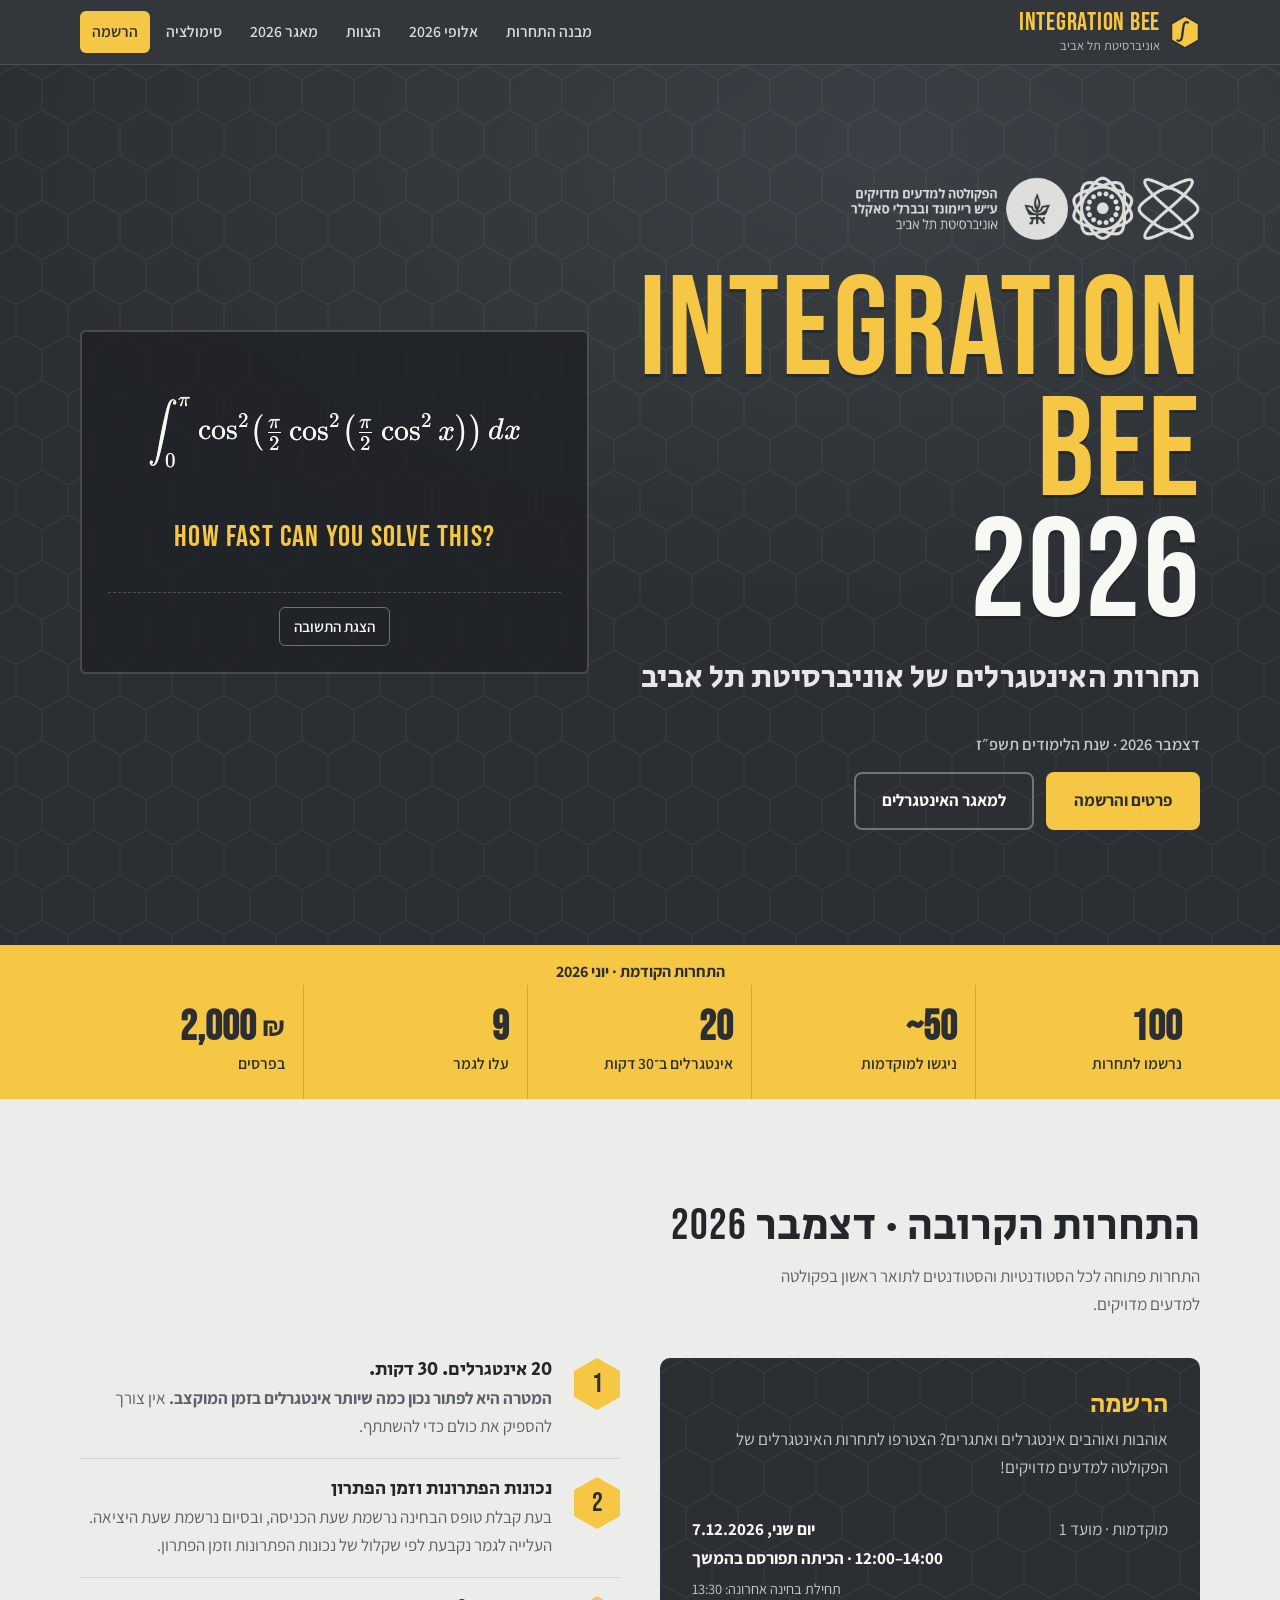
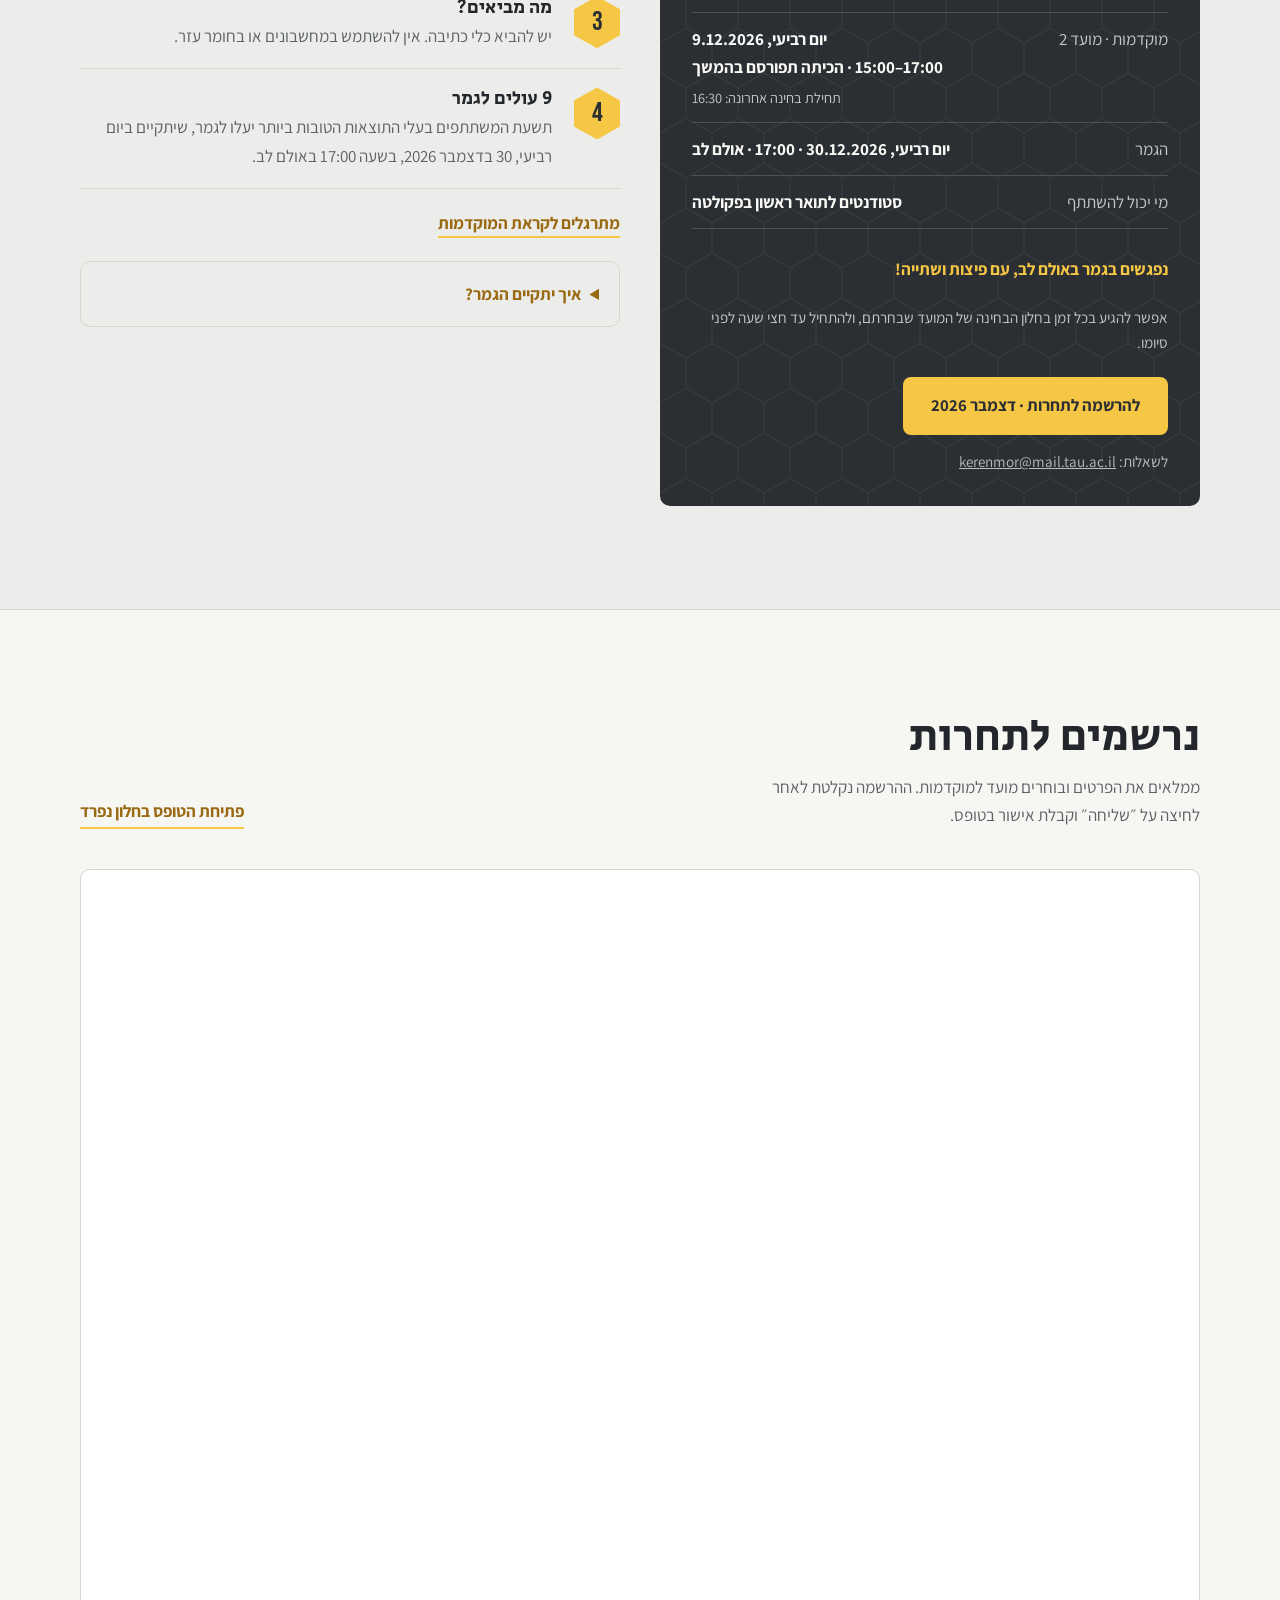
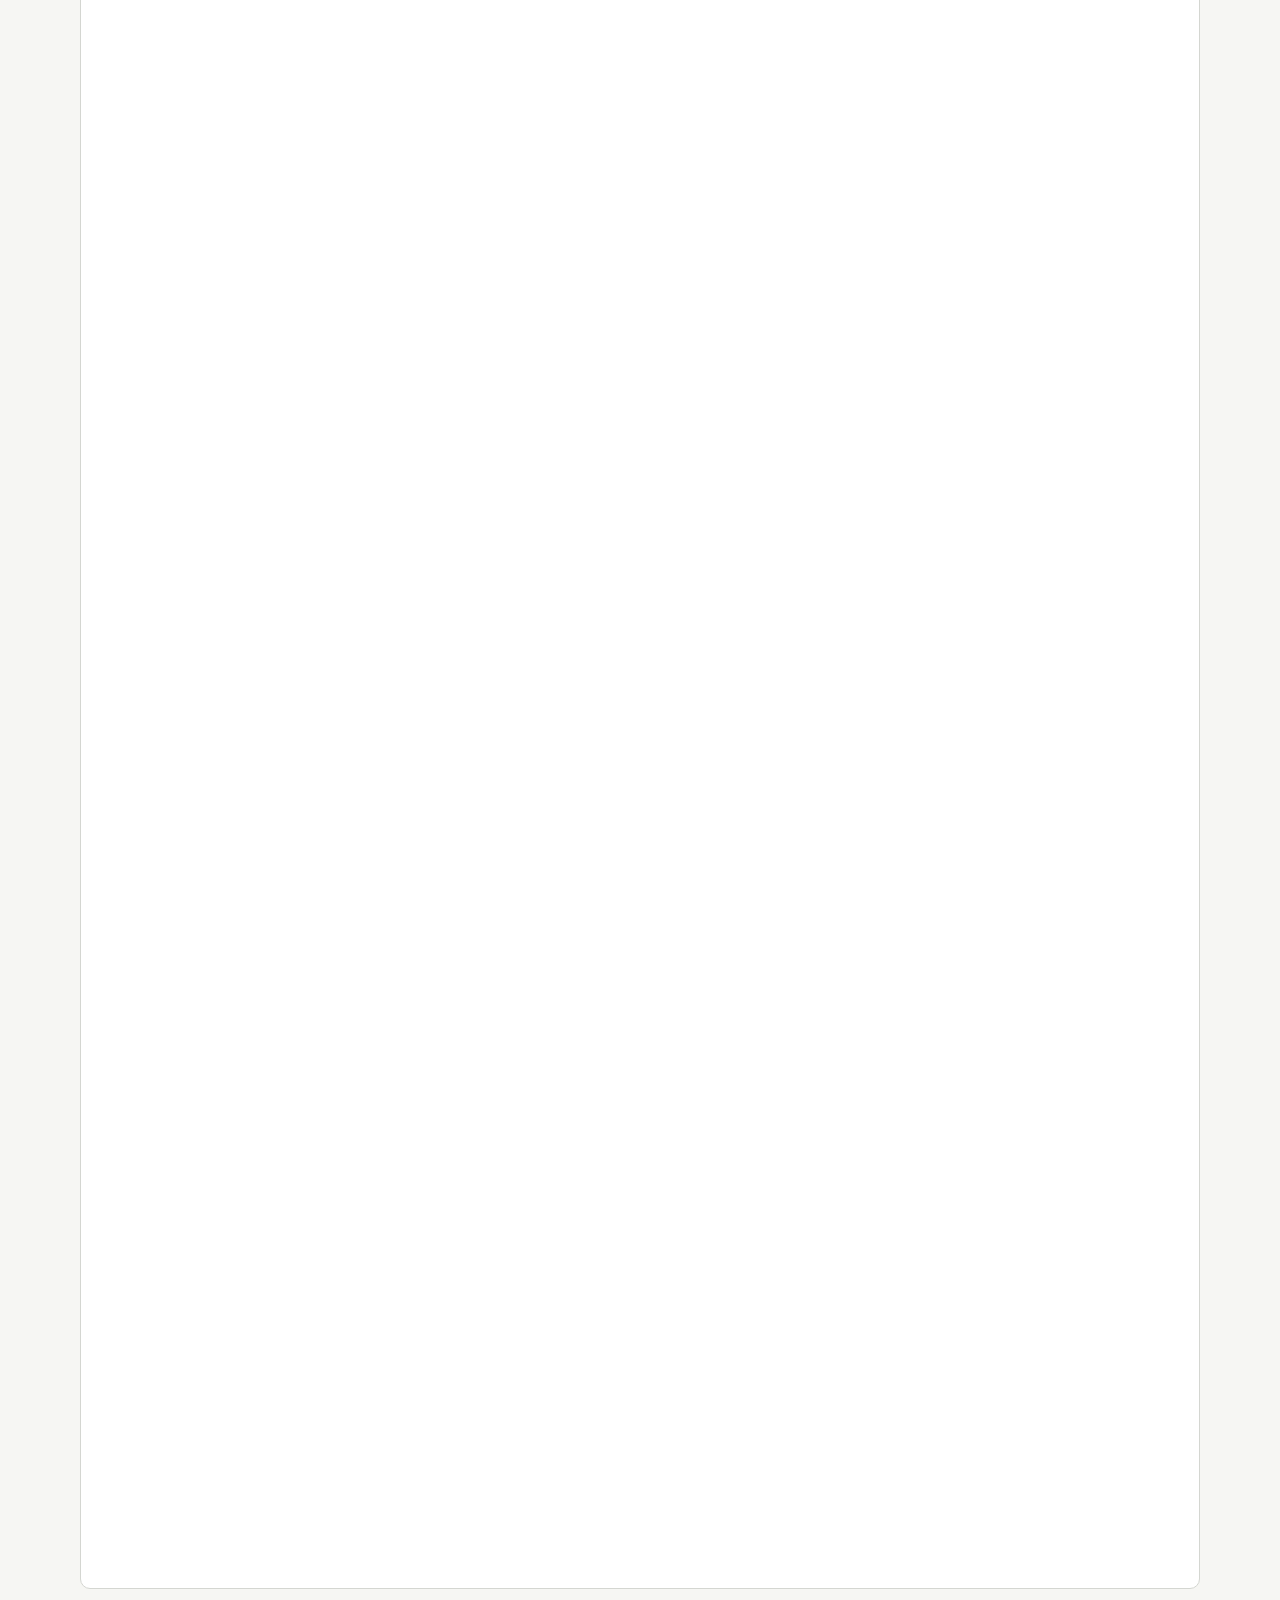
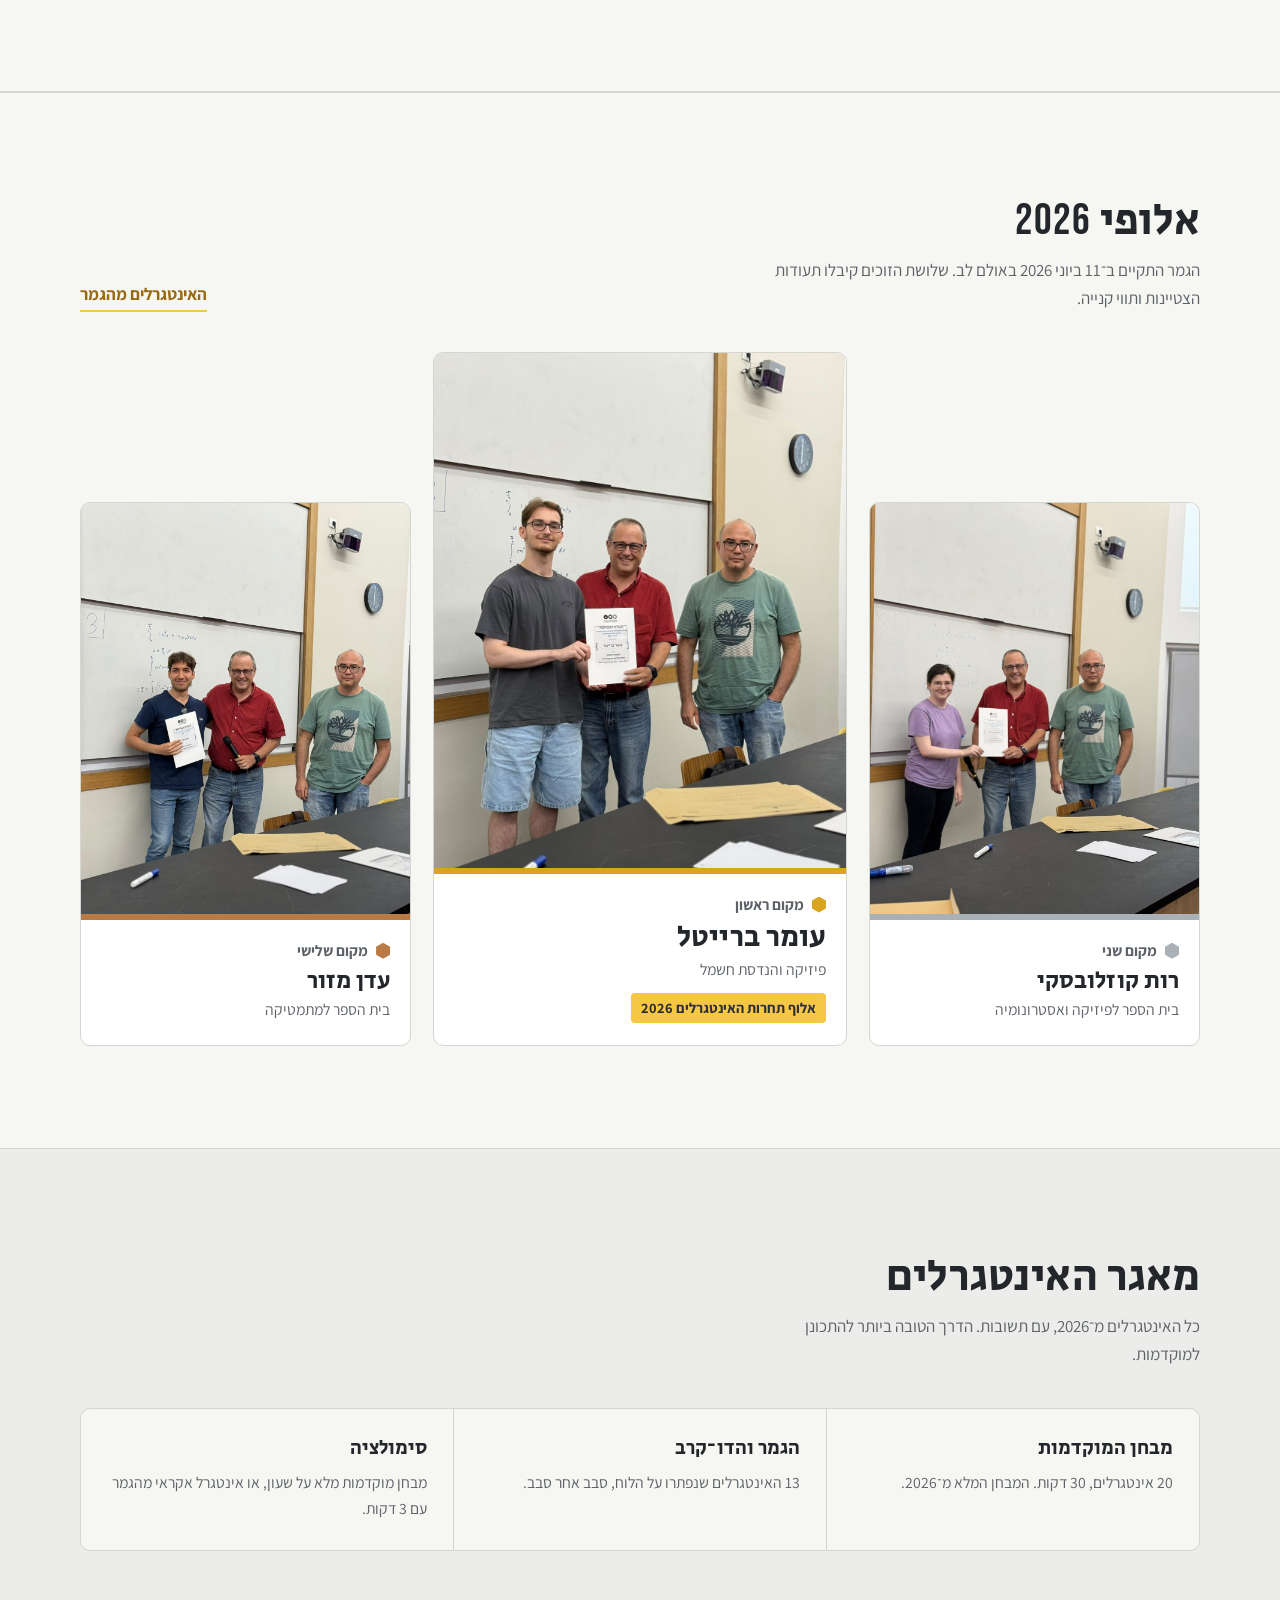
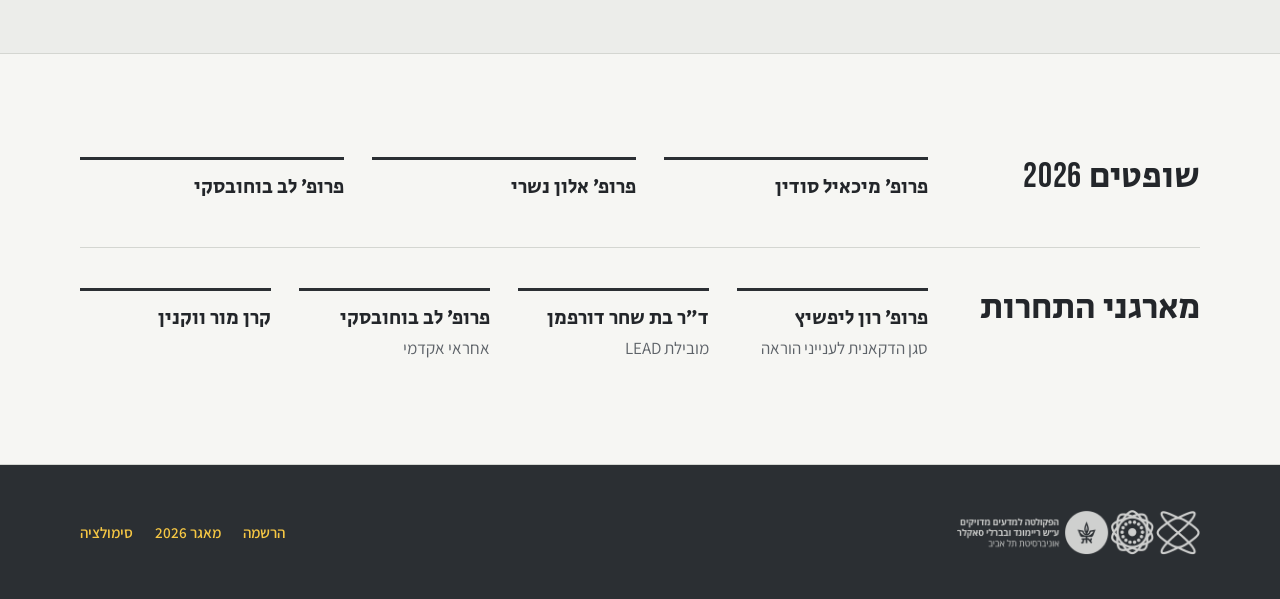
==== index.html @ d7afb15b "Simplify registration copy and homepage archive cards" ====
<!doctype html>
<html lang="he" dir="rtl">
<head>
<meta charset="utf-8">
<meta name="viewport" content="width=device-width, initial-scale=1">
<title>Integration Bee · תחרות האינטגרלים של אוניברסיטת תל אביב</title>
<meta name="description" content="תחרות האינטגרלים של הפקולטה למדעים מדויקים באוניברסיטת תל אביב: הרשמה, מבנה התחרות, אלופי 2026 ומאגר האינטגרלים מהשנים הקודמות.">
<meta property="og:title" content="Integration Bee · דצמבר 2026 · אוניברסיטת תל אביב">
<meta property="og:description" content="מוקדמות: 7 ו־9 בדצמבר. הגמר: 30.12.2026 בשעה 17:00 באולם לב, עם פיצות ושתייה. תחרות האינטגרלים של הפקולטה למדעים מדויקים.">
<meta property="og:image" content="https://kerenmorwak.github.io/tau-integration-bee/assets/img/og-integration-bee-december-2026.jpg">
<meta property="og:image:type" content="image/jpeg">
<meta property="og:image:width" content="1200">
<meta property="og:image:height" content="630">
<meta property="og:image:alt" content="Integration Bee דצמבר 2026 · תחרות האינטגרלים של אוניברסיטת תל אביב, הפקולטה למדעים מדויקים">
<meta property="og:type" content="website">
<meta name="twitter:card" content="summary_large_image">
<meta name="twitter:image" content="https://kerenmorwak.github.io/tau-integration-bee/assets/img/og-integration-bee-december-2026.jpg">
<meta name="twitter:image:alt" content="Integration Bee דצמבר 2026 · תחרות האינטגרלים של אוניברסיטת תל אביב, הפקולטה למדעים מדויקים">
<link rel="icon" href="assets/img/favicon.svg" type="image/svg+xml">
<link rel="stylesheet" href="assets/css/fonts.css">
<link rel="stylesheet" href="assets/vendor/katex/katex.min.css">
<link rel="stylesheet" href="assets/css/style.css?v=20261112">
</head>
<body>

<header class="site-header">
  <div class="wrap">
    <a class="brand" href="index.html" aria-label="Integration Bee · דף הבית">
      <img class="brand-mark" src="assets/img/favicon.svg" alt="">
      <span><span class="brand-name">INTEGRATION BEE</span><span class="brand-sub">אוניברסיטת תל אביב</span></span>
    </a>
    <button class="menu-btn" type="button" aria-expanded="false" aria-controls="nav">תפריט</button>
    <nav class="nav" id="nav" aria-label="ניווט ראשי">
      <a href="index.html#format">מבנה התחרות</a>
      <a href="index.html#champions">אלופי 2026</a>
      <a href="index.html#team">הצוות</a>
      <a href="archive-2026.html">מאגר 2026</a>
      <a href="simulation.html">סימולציה</a>
      <a class="nav-cta" href="index.html#register">הרשמה</a>
    </nav>
  </div>
</header>

<main>
  <section class="board hero">
    <div class="wrap hero-grid">
      <div>
        <img class="hero-logo" src="assets/img/faculty-he-light.png" alt="הפקולטה למדעים מדויקים ע״ש ריימונד ובברלי סאקלר, אוניברסיטת תל אביב" width="1016" height="192">
        <h1 class="hero-title" aria-label="Integration Bee"><span>INTEGRATION</span><span>BEE <span class="yr" data-year>2026</span></span></h1>
        <p class="hero-he">תחרות האינטגרלים של אוניברסיטת תל אביב</p>
        <p class="hero-kicker">דצמבר 2026 · שנת הלימודים תשפ״ז</p>
        <div class="hero-actions">
          <a class="btn btn-honey" href="#register">פרטים והרשמה</a>
          <a class="btn btn-ghost" href="archive-2026.html">למאגר האינטגרלים</a>
        </div>
      </div>
      <div class="chalk-problem">
        <div class="eq" data-tex="\int_0^{\pi}\cos^2\!\left(\tfrac{\pi}{2}\cos^2\!\left(\tfrac{\pi}{2}\cos^2 x\right)\right)dx"></div>
        <p class="chalk-q" dir="ltr">HOW FAST CAN YOU SOLVE THIS?</p>
        <div class="chalk-foot">
          <button class="reveal-btn" type="button" data-reveal="hero-ans" aria-expanded="false">הצגת התשובה</button>
        </div>
        <div class="chalk-answer" id="hero-ans" hidden><span data-tex="\dfrac{\pi}{2}"></span></div>
      </div>
    </div>
  </section>

  <section class="facts" aria-label="התחרות הקודמת, יוני 2026">
    <p class="facts-caption">התחרות הקודמת · יוני 2026</p>
    <div class="wrap">
      <div class="fact"><b dir="ltr">100</b><span>נרשמו לתחרות</span></div>
      <div class="fact"><b dir="ltr">~50</b><span>ניגשו למוקדמות</span></div>
      <div class="fact"><b>20</b><span>אינטגרלים ב־30 דקות</span></div>
      <div class="fact"><b>9</b><span>עלו לגמר</span></div>
      <div class="fact"><b dir="ltr">2,000<span class="cur">₪</span></b><span>בפרסים</span></div>
    </div>
  </section>

  <section class="section" id="register">
    <div class="wrap">
      <div class="section-head">
        <div>
          <h2>התחרות הקרובה · דצמבר <span class="latin">2026</span></h2>
          <p>התחרות פתוחה לכל הסטודנטיות והסטודנטים לתואר ראשון בפקולטה למדעים מדויקים.</p>
        </div>
      </div>
      <div class="reg">
        <div class="reg-card">
          <h3>הרשמה</h3>
          <p class="who">אוהבות ואוהבים אינטגרלים ואתגרים? הצטרפו לתחרות האינטגרלים של הפקולטה למדעים מדויקים!</p>
          <ul class="reg-dates" id="reg-dates"></ul>
          <p class="reg-highlight">נפגשים בגמר באולם לב, עם פיצות ושתייה!</p>
          <p class="reg-arrival">אפשר להגיע בכל זמן בחלון הבחינה של המועד שבחרתם, ולהתחיל עד חצי שעה לפני סיומו.</p>
          <a class="btn btn-honey" id="reg-btn" href="#">להרשמה</a>
          <p class="reg-note" id="reg-contact" hidden></p>
        </div>
        <div id="format">
          <ol class="steps">
            <li><div><h3>20 אינטגרלים. 30 דקות.</h3><p><strong>המטרה היא לפתור נכון כמה שיותר אינטגרלים בזמן המוקצב.</strong> אין צורך להספיק את כולם כדי להשתתף.</p></div></li>
            <li><div><h3>נכונות הפתרונות וזמן הפתרון</h3><p>בעת קבלת טופס הבחינה נרשמת שעת הכניסה, ובסיום נרשמת שעת היציאה. העלייה לגמר נקבעת לפי שקלול של נכונות הפתרונות וזמן הפתרון.</p></div></li>
            <li><div><h3>מה מביאים?</h3><p>יש להביא כלי כתיבה. אין להשתמש במחשבונים או בחומר עזר.</p></div></li>
            <li><div><h3>9 עולים לגמר</h3><p>תשעת המשתתפים בעלי התוצאות הטובות ביותר יעלו לגמר, שיתקיים ביום רביעי, 30 בדצמבר 2026, בשעה 17:00 באולם לב.</p></div></li>
          </ol>
          <p style="margin-top:20px"><a class="link-arrow" href="simulation.html">מתרגלים לקראת המוקדמות</a></p>
          <details class="final-format">
            <summary>איך יתקיים הגמר?</summary>
            <p><strong>שלב הבתים:</strong> שלושה מקצים של שלושה מתמודדים. בכל מקצה שלושה אינטגרלים, עד 3 דקות לכל אינטגרל. פותרים על הלוח מול הקהל, ומכל מקצה עולה מתמודד אחד.</p>
            <p><strong>שלב הגמר:</strong> שלושת העולים פותרים אינטגרל אחד. שני הפותרים הנכונים הראשונים עולים לדו קרב הסופי.</p>
            <p><strong>דו קרב סופי:</strong> שלושה אינטגרלים, עד 5 דקות לכל אחד. מי שצובר יותר נקודות זוכה בתואר אלוף תחרות האינטגרלים.</p>
          </details>
        </div>
      </div>
    </div>
  </section>

  <section class="section section-alt" id="registration-form" aria-labelledby="registration-form-title" hidden>
    <div class="wrap">
      <div class="section-head">
        <div>
          <h2 id="registration-form-title">נרשמים לתחרות</h2>
          <p>ממלאים את הפרטים ובוחרים מועד למוקדמות. ההרשמה נקלטת לאחר לחיצה על ״שליחה״ וקבלת אישור בטופס.</p>
        </div>
        <a class="link-arrow" id="registration-external" target="_blank" rel="noopener">פתיחת הטופס בחלון נפרד</a>
      </div>
      <iframe class="registration-embed" title="טופס הרשמה לתחרות האינטגרלים" loading="lazy"></iframe>
    </div>
  </section>

  <section class="section section-alt" id="champions">
    <div class="wrap">
      <div class="section-head">
        <div>
          <h2>אלופי <span class="latin">2026</span></h2>
          <p>הגמר התקיים ב־11 ביוני 2026 באולם לב. שלושת הזוכים קיבלו תעודות הצטיינות ותווי קנייה.</p>
        </div>
        <a class="link-arrow" href="archive-2026.html#finals">האינטגרלים מהגמר</a>
      </div>
      <div class="podium">
        <article class="champ second">
          <figure style="--pos: 18% 30%"><img src="assets/img/photos/second-place.jpg" alt="רות קוזלובסקי מקבלת את תעודת המקום השני" loading="lazy"></figure>
          <div class="champ-body">
            <span class="champ-place"><i></i>מקום שני</span>
            <h3>רות קוזלובסקי</h3>
            <p class="school">בית הספר לפיזיקה ואסטרונומיה</p>
          </div>
        </article>
        <article class="champ first">
          <figure style="--pos: 22% 30%"><img src="assets/img/photos/first-place.jpg" alt="עומר ברייטל מקבל את תעודת המקום הראשון"></figure>
          <div class="champ-body">
            <span class="champ-place"><i></i>מקום ראשון</span>
            <h3>עומר ברייטל</h3>
            <p class="school">פיזיקה והנדסת חשמל</p>
            <span class="title">אלוף תחרות האינטגרלים 2026</span>
          </div>
        </article>
        <article class="champ third">
          <figure style="--pos: 22% 30%"><img src="assets/img/photos/third-place.jpg" alt="עדן מזור עם תעודת המקום השלישי" loading="lazy"></figure>
          <div class="champ-body">
            <span class="champ-place"><i></i>מקום שלישי</span>
            <h3>עדן מזור</h3>
            <p class="school">בית הספר למתמטיקה</p>
          </div>
        </article>
      </div>
    </div>
  </section>

  <section class="section">
    <div class="wrap">
      <div class="section-head">
        <div>
          <h2>מאגר האינטגרלים</h2>
          <p>כל האינטגרלים מ־2026, עם תשובות. הדרך הטובה ביותר להתכונן למוקדמות.</p>
        </div>
      </div>
      <div class="teaser">
        <a href="archive-2026.html#qualifying">
          <h3>מבחן המוקדמות</h3>
          <p>20 אינטגרלים, 30 דקות. המבחן המלא מ־2026.</p>
        </a>
        <a href="archive-2026.html#finals">
          <h3>הגמר והדו־קרב</h3>
          <p>13 האינטגרלים שנפתרו על הלוח, סבב אחר סבב.</p>
        </a>
        <a href="simulation.html">
          <h3>סימולציה</h3>
          <p>מבחן מוקדמות מלא על שעון, או אינטגרל אקראי מהגמר עם 3 דקות.</p>
        </a>
      </div>
    </div>
  </section>

  <section class="section section-alt" id="team">
    <div class="wrap">
      <div class="team-block">
        <h2>שופטים <span class="latin">2026</span></h2>
        <div class="team">
          <div class="member"><h3>פרופ׳ מיכאיל סודין</h3></div>
          <div class="member"><h3>פרופ׳ אלון נשרי</h3></div>
          <div class="member"><h3>פרופ׳ לב בוחובסקי</h3></div>
        </div>
      </div>
      <div class="team-block">
        <h2>מארגני התחרות</h2>
        <div class="team">
          <div class="member"><h3>פרופ׳ רון ליפשיץ</h3><p>סגן הדקאנית לענייני הוראה</p></div>
          <div class="member"><h3>ד״ר בת שחר דורפמן</h3><p>מובילת LEAD</p></div>
          <div class="member"><h3>פרופ׳ לב בוחובסקי</h3><p>אחראי אקדמי</p></div>
          <div class="member"><h3>קרן מור ווקנין</h3></div>
        </div>
      </div>
    </div>
  </section>
</main>

<footer class="site-footer">
  <div class="wrap">
    <img class="footer-logo" src="assets/img/faculty-he-light.png" alt="הפקולטה למדעים מדויקים ע״ש ריימונד ובברלי סאקלר, אוניברסיטת תל אביב" width="1016" height="192" loading="lazy">
    <div class="footer-links"><a href="index.html#register">הרשמה</a><a href="archive-2026.html">מאגר 2026</a><a href="simulation.html">סימולציה</a></div>
  </div>
</footer>

<script src="assets/vendor/katex/katex.min.js"></script>
<script src="assets/js/data.js?v=20261112"></script>
<script src="assets/js/main.js?v=20261112"></script>
</body>
</html>
---- assets/css/fonts.css ----
/* self-hosted fonts (@fontsource, SIL OFL) */
@font-face{font-family:"Assistant";font-weight:400;font-display:swap;src:url(../fonts/assistant-hebrew-400-normal.woff2) format("woff2");unicode-range:U+0307-0308,U+0590-05FF,U+200C-2010,U+20AA,U+25CC,U+FB1D-FB4F}
@font-face{font-family:"Assistant";font-weight:400;font-display:swap;src:url(../fonts/assistant-latin-400-normal.woff2) format("woff2");unicode-range:U+0000-00FF,U+0131,U+0152-0153,U+02BB-02BC,U+02C6,U+02DA,U+02DC,U+2000-206F,U+2074,U+20AC,U+2122,U+2191,U+2193,U+2212,U+2215,U+FEFF,U+FFFD}
@font-face{font-family:"Assistant";font-weight:600;font-display:swap;src:url(../fonts/assistant-hebrew-600-normal.woff2) format("woff2");unicode-range:U+0307-0308,U+0590-05FF,U+200C-2010,U+20AA,U+25CC,U+FB1D-FB4F}
@font-face{font-family:"Assistant";font-weight:600;font-display:swap;src:url(../fonts/assistant-latin-600-normal.woff2) format("woff2");unicode-range:U+0000-00FF,U+0131,U+0152-0153,U+02BB-02BC,U+02C6,U+02DA,U+02DC,U+2000-206F,U+2074,U+20AC,U+2122,U+2191,U+2193,U+2212,U+2215,U+FEFF,U+FFFD}
@font-face{font-family:"Assistant";font-weight:700;font-display:swap;src:url(../fonts/assistant-hebrew-700-normal.woff2) format("woff2");unicode-range:U+0307-0308,U+0590-05FF,U+200C-2010,U+20AA,U+25CC,U+FB1D-FB4F}
@font-face{font-family:"Assistant";font-weight:700;font-display:swap;src:url(../fonts/assistant-latin-700-normal.woff2) format("woff2");unicode-range:U+0000-00FF,U+0131,U+0152-0153,U+02BB-02BC,U+02C6,U+02DA,U+02DC,U+2000-206F,U+2074,U+20AC,U+2122,U+2191,U+2193,U+2212,U+2215,U+FEFF,U+FFFD}
@font-face{font-family:"Secular One";font-weight:400;font-display:swap;src:url(../fonts/secular-one-hebrew-400-normal.woff2) format("woff2");unicode-range:U+0307-0308,U+0590-05FF,U+200C-2010,U+20AA,U+25CC,U+FB1D-FB4F}
@font-face{font-family:"Secular One";font-weight:400;font-display:swap;src:url(../fonts/secular-one-latin-400-normal.woff2) format("woff2");unicode-range:U+0000-00FF,U+0131,U+0152-0153,U+02BB-02BC,U+02C6,U+02DA,U+02DC,U+2000-206F,U+2074,U+20AC,U+2122,U+2191,U+2193,U+2212,U+2215,U+FEFF,U+FFFD}
@font-face{font-family:"Bebas Neue";font-weight:400;font-display:swap;src:url(../fonts/bebas-neue-latin-400-normal.woff2) format("woff2")}
---- assets/css/style.css ----
:root {
  --slate: #2b2f33;
  --slate-2: #353a3f;
  --slate-line: #4a5056;
  --honey: #f6c744;
  --honey-soft: #fbe3a0;
  --amber: #9a6a12;
  --paper: #ecedea;
  --paper-2: #f6f6f3;
  --chalk: #f8f8f5;
  --ink: #23262a;
  --muted: #5d6268;
  --rule: #d4d6d1;
  --gold: #d9a520;
  --silver: #a9b0b6;
  --bronze: #b97a45;

  --f-display: "Secular One", "Assistant", system-ui, sans-serif;
  --f-latin: "Bebas Neue", "Secular One", sans-serif;
  --f-body: "Assistant", system-ui, -apple-system, "Segoe UI", sans-serif;

  --wrap: 1120px;
  --hex: url("data:image/svg+xml,%3Csvg xmlns='http://www.w3.org/2000/svg' width='52' height='90' viewBox='0 0 51.9615 90' preserveAspectRatio='none'%3E%3Cpath d='M25.98 0 51.96 15v30L25.98 60 0 45V15zM25.98 60v30' fill='none' stroke='%23ffffff' stroke-opacity='.055' stroke-width='1.2'/%3E%3C/svg%3E");
}

* { box-sizing: border-box; }
[hidden] { display: none !important; }
html { scroll-behavior: smooth; }
@media (prefers-reduced-motion: reduce) { html { scroll-behavior: auto; } *, *::before, *::after { transition: none !important; animation: none !important; } }

body {
  margin: 0;
  font-family: var(--f-body);
  font-size: 1.0625rem;
  line-height: 1.65;
  color: var(--ink);
  background: var(--paper);
  -webkit-font-smoothing: antialiased;
}
img { max-width: 100%; display: block; }
a { color: inherit; }
:focus-visible { outline: 3px solid var(--honey); outline-offset: 3px; border-radius: 4px; }

.wrap { width: min(var(--wrap), 100% - 40px); margin-inline: auto; }
.math { direction: ltr; unicode-bidi: isolate; display: inline-block; }
.latin { font-family: var(--f-latin); letter-spacing: .02em; direction: ltr; unicode-bidi: isolate; }

h1, h2, h3 { font-family: var(--f-display); font-weight: 400; line-height: 1.15; margin: 0; }
h2 { font-size: clamp(1.9rem, 3.6vw, 2.75rem); }
h3 { font-size: 1.35rem; }
p { margin: 0 0 1em; }

/* ---------- header ---------- */
.site-header {
  position: sticky; top: 0; z-index: 20;
  background: rgba(43, 47, 51, .96);
  backdrop-filter: blur(6px);
  color: var(--chalk);
  border-bottom: 1px solid var(--slate-line);
}
.site-header .wrap { display: flex; align-items: center; justify-content: space-between; gap: 20px; height: 64px; }
.brand { display: flex; align-items: center; gap: 10px; text-decoration: none; }
.brand-mark { width: 30px; height: 34px; }
.brand-name { font-family: var(--f-latin); font-size: 1.55rem; color: var(--honey); line-height: 1; letter-spacing: .03em; }
.brand-sub { font-size: .8rem; color: #b9bec3; display: block; line-height: 1.2; }
.nav { display: flex; gap: 4px; align-items: center; }
.nav a { text-decoration: none; padding: 8px 12px; border-radius: 6px; font-weight: 600; font-size: .98rem; color: #d9dcdf; }
.nav a:hover, .nav a[aria-current="page"] { color: var(--chalk); background: var(--slate-2); }
.nav .nav-cta { background: var(--honey); color: var(--slate); }
.nav .nav-cta:hover { background: var(--honey-soft); color: var(--slate); }
.menu-btn { display: none; background: none; border: 1px solid var(--slate-line); color: var(--chalk); border-radius: 6px; padding: 6px 12px; font: inherit; font-weight: 600; cursor: pointer; }

@media (max-width: 820px) {
  .menu-btn { display: block; }
  .nav { display: none; position: absolute; top: 64px; inset-inline: 0; background: var(--slate); flex-direction: column; align-items: stretch; padding: 10px 20px 18px; border-bottom: 1px solid var(--slate-line); }
  .nav.open { display: flex; }
  .nav a { padding: 12px; }
}

/* ---------- buttons ---------- */
.btn {
  display: inline-flex; align-items: center; gap: 8px; justify-content: center;
  font: inherit; font-weight: 700; font-size: 1.05rem;
  padding: 13px 26px; border-radius: 8px; text-decoration: none; cursor: pointer;
  border: 2px solid transparent; transition: background .15s, color .15s, border-color .15s;
}
.btn-honey { background: var(--honey); color: var(--slate); }
.btn-honey:hover { background: var(--honey-soft); }
.btn-ghost { border-color: #6d747b; color: var(--chalk); background: transparent; }
.btn-ghost:hover { border-color: var(--honey); color: var(--honey); }
.btn-dark { background: var(--slate); color: var(--chalk); }
.btn-dark:hover { background: var(--slate-2); }
.btn-line { border-color: var(--ink); color: var(--ink); background: transparent; }
.btn-line:hover { background: var(--ink); color: var(--chalk); }
.btn[aria-disabled="true"] { opacity: .75; cursor: default; }

/* ---------- hero (chalkboard) ---------- */
.board {
  background-color: var(--slate);
  background-image: var(--hex), radial-gradient(120% 90% at 70% 10%, #3a4045 0%, var(--slate) 60%);
  background-size: 52px 90px, auto;
  background-position: center top, 0 0;
  color: var(--chalk);
  position: relative;
  overflow: hidden;
}
.hero { padding: clamp(56px, 9vw, 110px) 0 clamp(64px, 9vw, 120px); }
.hero-grid { display: grid; grid-template-columns: 1.05fr .95fr; gap: 48px; align-items: center; }
.hero-logo { height: 66px; width: auto; margin: 0 0 30px auto; opacity: .92; }
@media (max-width: 600px) { .hero-logo { height: 50px; } }
.hero-kicker { color: #c3c8cc; font-weight: 600; font-size: 1.02rem; margin-bottom: 14px; }
.hero-title {
  font-family: var(--f-latin); color: var(--honey);
  font-size: clamp(4.2rem, 11vw, 9rem); line-height: .86; letter-spacing: .01em;
  direction: ltr; text-align: right;
  text-shadow: 0 3px 0 rgba(0,0,0,.25);
}
.hero-title span { display: block; }
.hero-title .yr { color: var(--chalk); }
.hero-he { font-family: var(--f-display); font-size: clamp(1.5rem, 2.6vw, 2rem); color: #e5e7e9; margin: 18px 0 26px; }
.hero-actions { display: flex; gap: 12px; flex-wrap: wrap; }

.chalk-problem {
  border: 2px solid rgba(248,248,245,.18);
  border-radius: 6px;
  padding: 34px 26px 26px;
  position: relative;
  background: rgba(31,34,37,.82);
}
.chalk-problem .eq { font-size: clamp(1.05rem, 2.2vw, 1.55rem); color: var(--chalk); text-align: center; overflow-x: auto; overflow-y: hidden; padding: 6px 0 12px; }
.chalk-problem .eq .katex { filter: drop-shadow(0 0 .6px rgba(255,255,255,.6)); }
.chalk-q { font-family: var(--f-latin); font-size: 1.9rem; color: var(--honey); text-align: center; letter-spacing: .04em; margin-top: 8px; }
.chalk-foot { display: flex; justify-content: center; align-items: center; gap: 12px; margin-top: 14px; padding-top: 14px; border-top: 1px dashed rgba(248,248,245,.2); color: #b9bec3; font-size: .95rem; }
.reveal-btn { background: none; border: 1px solid #6d747b; color: var(--chalk); border-radius: 6px; padding: 6px 14px; font: inherit; font-weight: 600; cursor: pointer; }
.reveal-btn:hover { border-color: var(--honey); color: var(--honey); }
.chalk-answer { margin-top: 12px; color: var(--honey); font-size: 1.15rem; text-align: center; }
.chalk-answer[hidden] { display: none; }

@media (max-width: 900px) { .hero-grid { grid-template-columns: 1fr; } }

/* ---------- facts strip ---------- */
.facts { background: var(--honey); color: var(--slate); }
.facts .wrap { display: grid; grid-template-columns: repeat(5, 1fr); }
.fact { padding: 22px 18px; border-inline-start: 1px solid rgba(43,47,51,.2); }
.fact:first-child { border-inline-start: 0; }
.facts-caption { margin: 0; padding: 14px 20px 0; text-align: center; font-weight: 700; font-size: 1rem; }
.fact .cur { font-family: var(--f-body); font-weight: 700; font-size: 1.7rem; margin-inline-start: 6px; vertical-align: 4px; }
.fact b { display: block; font-family: var(--f-latin); font-size: 2.6rem; line-height: 1; direction: ltr; text-align: right; }
.fact span { font-weight: 600; font-size: .98rem; }
@media (max-width: 860px) { .facts .wrap { grid-template-columns: 1fr 1fr; } .fact { border-top: 1px solid rgba(43,47,51,.15); } .fact:nth-child(even) { border-inline-start: 0; } .fact:first-child { grid-column: 1 / -1; border-top: 0; } }

/* ---------- sections ---------- */
.section { padding: clamp(64px, 8vw, 104px) 0; }
.section-alt { background: var(--paper-2); border-block: 1px solid var(--rule); }
.section-head { display: flex; justify-content: space-between; align-items: end; gap: 24px; margin-bottom: 40px; flex-wrap: wrap; }
.section-head p { color: var(--muted); max-width: 56ch; margin: 10px 0 0; }
.link-arrow { font-weight: 700; color: var(--amber); text-decoration: none; border-bottom: 2px solid var(--honey); padding-bottom: 2px; }
.link-arrow:hover { color: var(--ink); }

/* ---------- registration ---------- */
.reg { display: grid; grid-template-columns: 1fr 1fr; gap: 40px; align-items: start; }
.reg-card { background: var(--slate); color: var(--chalk); border-radius: 10px; padding: 32px; background-image: var(--hex); background-size: 52px 90px; }
.reg-card h3 { color: var(--honey); font-size: 1.6rem; margin-bottom: 6px; }
.reg-card .who { color: #c3c8cc; margin-bottom: 22px; }
.reg-dates { list-style: none; padding: 0; margin: 0 0 26px; }
.reg-dates li { display: flex; justify-content: space-between; gap: 16px; padding: 12px 0; border-bottom: 1px solid var(--slate-line); }
.reg-dates li span:first-child { color: #c3c8cc; }
.reg-dates li span:last-child { font-weight: 700; text-align: left; }
.reg-dates small { display: block; color: #c3c8cc; font-size: .9rem; font-weight: 400; margin-top: 5px; }
.reg-note { font-size: .95rem; color: #b9bec3; margin: 14px 0 0; }
.reg-highlight { color: var(--honey); font-weight: 700; margin: 0 0 22px; }
.reg-arrival { color: #c3c8cc; font-size: .95rem; margin: 0 0 22px; }
.registration-embed { display: block; width: 100%; height: 2320px; border: 1px solid var(--rule); border-radius: 10px; background: #fff; }
.form-help { font-size: .95rem; }
@media (max-width: 600px) { .registration-embed { height: 2900px; } }
.final-format { margin-top: 24px; padding: 18px 20px; border: 1px solid var(--rule); border-radius: 10px; }
.final-format summary { cursor: pointer; font-weight: 700; color: var(--amber); }
.final-format p { color: var(--muted); margin: 14px 0 0; }

.steps { list-style: none; margin: 0; padding: 0; counter-reset: s; }
.steps li { counter-increment: s; display: grid; grid-template-columns: 52px 1fr; gap: 16px; padding: 18px 0; border-bottom: 1px solid var(--rule); }
.steps li:first-child { padding-top: 0; }
.steps li::before {
  content: counter(s); font-family: var(--f-latin); font-size: 1.7rem; color: var(--slate);
  width: 46px; height: 52px; display: grid; place-items: center;
  background: var(--honey);
  clip-path: polygon(50% 0, 100% 25%, 100% 75%, 50% 100%, 0 75%, 0 25%);
}
.steps h3 { font-size: 1.2rem; margin-bottom: 4px; }
.steps p { margin: 0; color: var(--muted); }
@media (max-width: 860px) { .reg { grid-template-columns: 1fr; } }

/* ---------- champions ---------- */
.podium { display: grid; grid-template-columns: 1fr 1.25fr 1fr; gap: 22px; align-items: end; }
.champ { background: #fff; border: 1px solid var(--rule); border-radius: 10px; overflow: hidden; }
.champ figure { margin: 0; aspect-ratio: 4 / 5; overflow: hidden; background: #ddd; }
.champ figure img { width: 100%; height: 100%; object-fit: cover; object-position: var(--pos, 20% 30%); }
.champ-body { padding: 18px 20px 22px; border-top: 6px solid var(--medal); }
.champ-place { font-weight: 700; color: var(--muted); font-size: .95rem; display: flex; align-items: center; gap: 8px; }
.champ-place i { width: 14px; height: 16px; background: var(--medal); clip-path: polygon(50% 0, 100% 25%, 100% 75%, 50% 100%, 0 75%, 0 25%); display: inline-block; }
.champ h3 { font-size: 1.5rem; margin: 4px 0 2px; }
.champ .school { color: var(--muted); margin: 0; font-size: .98rem; }
.champ.first { --medal: var(--gold); }
.champ.first h3 { font-size: 1.85rem; }
.champ.first .title { display: inline-block; margin-top: 10px; background: var(--honey); color: var(--slate); font-weight: 700; font-size: .9rem; padding: 3px 10px; border-radius: 4px; }
.champ.second { --medal: var(--silver); }
.champ.third { --medal: var(--bronze); }
@media (max-width: 860px) {
  .podium { grid-template-columns: 1fr; max-width: 460px; margin-inline: auto; }
  .champ.first { order: -1; }
}

/* ---------- archive teaser ---------- */
.teaser { display: grid; grid-template-columns: repeat(3, 1fr); gap: 1px; background: var(--rule); border: 1px solid var(--rule); border-radius: 10px; overflow: hidden; }
.teaser a { background: var(--paper-2); padding: 28px 26px; text-decoration: none; display: flex; flex-direction: column; gap: 10px; transition: background .15s; }
.teaser a:hover { background: #fff; }
.teaser .eq { font-size: 1.1rem; min-height: 64px; display: flex; align-items: center; color: var(--ink); overflow-x: auto; }
.teaser h3 { font-size: 1.25rem; }
.teaser p { color: var(--muted); margin: 0; font-size: .98rem; }
@media (max-width: 860px) { .teaser { grid-template-columns: 1fr; } }

/* ---------- team ---------- */
.team-block { display: grid; grid-template-columns: 240px 1fr; gap: 32px; align-items: start; }
.team-block + .team-block { margin-top: 48px; padding-top: 40px; border-top: 1px solid var(--rule); }
.team-block h2 { font-size: clamp(1.6rem, 3vw, 2.2rem); }
@media (max-width: 760px) { .team-block { grid-template-columns: 1fr; gap: 18px; } }
.team { display: grid; grid-template-columns: repeat(auto-fit, minmax(180px, 1fr)); gap: 28px; }
.member { border-top: 3px solid var(--slate); padding-top: 16px; }
.member h3 { font-size: 1.25rem; }
.member p { color: var(--muted); margin: 4px 0 0; }
@media (max-width: 760px) { .team { grid-template-columns: 1fr; gap: 20px; } }

/* ---------- footer ---------- */
.site-footer { background: var(--slate); color: #c3c8cc; padding: 44px 0; font-size: .95rem; }
.site-footer .wrap { display: flex; justify-content: space-between; gap: 24px; flex-wrap: wrap; align-items: center; }
.site-footer b { color: var(--chalk); font-weight: 600; }
.site-footer a { color: var(--honey); }
.footer-logo { height: 46px; width: auto; opacity: .85; }
.footer-links { display: flex; gap: 22px; }
.footer-links a { text-decoration: none; font-weight: 600; }
.footer-links a:hover { text-decoration: underline; }

/* ---------- page header (inner pages) ---------- */
.page-head { padding: 60px 0 52px; }
.page-head h1 { font-size: clamp(2.3rem, 5vw, 3.6rem); color: var(--chalk); }
.page-head h1 .latin { color: var(--honey); }
.page-head p { color: #c3c8cc; max-width: 60ch; margin: 14px 0 0; font-size: 1.1rem; }

.subnav { position: sticky; top: 64px; z-index: 10; background: var(--paper-2); border-bottom: 1px solid var(--rule); }
.subnav .wrap { display: flex; gap: 6px; overflow-x: auto; padding: 10px 0; }
.subnav a { white-space: nowrap; text-decoration: none; font-weight: 600; padding: 7px 14px; border-radius: 999px; color: var(--muted); }
.subnav a:hover { color: var(--ink); background: var(--paper); }

/* ---------- problems ---------- */
.tools { display: flex; gap: 10px; flex-wrap: wrap; align-items: center; }
.problems { display: grid; grid-template-columns: repeat(3, 1fr); gap: 16px; counter-reset: p; }
.problem { background: #fff; border: 1px solid var(--rule); border-radius: 8px; padding: 18px 20px 14px; display: flex; flex-direction: column; }
.problem-top { display: flex; justify-content: space-between; align-items: center; color: var(--muted); font-weight: 700; font-size: .9rem; }
.problem-num { font-family: var(--f-latin); font-size: 1.35rem; color: var(--amber); letter-spacing: .03em; }
.problem .eq { font-size: 1.12rem; padding: 14px 0 16px; text-align: center; overflow-x: auto; overflow-y: hidden; flex: 1; display: flex; align-items: center; justify-content: center; }
.problem .note { font-size: .88rem; color: var(--muted); text-align: center; margin: -6px 0 10px; }
.problem-foot { border-top: 1px solid var(--rule); padding-top: 10px; display: flex; align-items: center; justify-content: space-between; gap: 12px; min-height: 46px; }
.ans-toggle { background: none; border: 0; padding: 4px 0; font: inherit; font-weight: 700; color: var(--amber); cursor: pointer; }
.ans-toggle:hover { color: var(--ink); }
.ans { overflow-x: auto; }
.ans[hidden] { display: none; }
.ans .math { background: var(--honey-soft); padding: 2px 10px; border-radius: 4px; }
@media (max-width: 1000px) { .problems { grid-template-columns: repeat(2, 1fr); } }
@media (max-width: 680px) { .problems, .problems.cols-3 { grid-template-columns: 1fr; } }
.problems.single { grid-template-columns: minmax(0, 560px); justify-content: center; }

.round { margin-top: 48px; }
.round:first-of-type { margin-top: 0; }
.round-head { display: flex; justify-content: space-between; align-items: baseline; gap: 16px; flex-wrap: wrap; border-bottom: 2px solid var(--ink); padding-bottom: 10px; margin-bottom: 18px; }
.round-head h3 { font-size: 1.55rem; }
.round-meta { color: var(--muted); font-size: .98rem; }
.round-meta b { color: var(--ink); font-weight: 600; }
.problems.cols-3 { grid-template-columns: repeat(3, 1fr); }


/* ---------- slides viewer ---------- */
.viewer { background: var(--slate); border-radius: 10px; padding: 18px; color: var(--chalk); }
.viewer-stage { position: relative; aspect-ratio: 16 / 9; background: #1f2225; border-radius: 6px; overflow: hidden; }
.viewer-stage img { width: 100%; height: 100%; object-fit: contain; }
.viewer-bar { display: flex; justify-content: space-between; align-items: center; gap: 12px; margin-top: 14px; }
.viewer-bar button { background: var(--slate-2); color: var(--chalk); border: 1px solid var(--slate-line); border-radius: 6px; padding: 8px 16px; font: inherit; font-weight: 700; cursor: pointer; }
.viewer-bar button:hover { border-color: var(--honey); color: var(--honey); }
.viewer-count { font-family: var(--f-latin); font-size: 1.4rem; letter-spacing: .04em; direction: ltr; }
.thumbs { display: flex; gap: 8px; overflow-x: auto; margin-top: 14px; padding-bottom: 6px; }
.thumbs img { aspect-ratio: 16 / 9; width: 100%; object-fit: cover; }
.thumbs button { flex: 0 0 104px; padding: 0; border: 2px solid transparent; border-radius: 4px; overflow: hidden; cursor: pointer; background: none; opacity: .6; }
.thumbs button[aria-current="true"] { border-color: var(--honey); opacity: 1; }
.thumbs button:hover { opacity: 1; }

/* ---------- downloads ---------- */
.downloads { display: grid; grid-template-columns: repeat(3, 1fr); gap: 16px; }
.dl { display: flex; gap: 14px; align-items: center; padding: 18px 20px; background: #fff; border: 1px solid var(--rule); border-radius: 8px; text-decoration: none; }
.dl:hover { border-color: var(--ink); }
.dl svg { flex: 0 0 34px; }
.dl b { display: block; font-size: 1.05rem; }
.dl span { color: var(--muted); font-size: .9rem; }
@media (max-width: 860px) { .downloads { grid-template-columns: 1fr; } }

/* ---------- gallery ---------- */
.gallery { display: grid; grid-template-columns: 2fr 1fr 1fr; gap: 12px; }
.gallery img { width: 100%; height: 100%; object-fit: cover; border-radius: 6px; aspect-ratio: 3 / 4; }
.gallery .wide img { aspect-ratio: 3 / 2; }
@media (max-width: 760px) { .gallery { grid-template-columns: 1fr 1fr; } .gallery .wide { grid-column: 1 / -1; } .gallery .wide img { aspect-ratio: 4/3; } }

/* ---------- quiz ---------- */
.quiz { display: grid; gap: 10px; }
.quiz-row { display: grid; grid-template-columns: 1fr auto; gap: 16px; align-items: center; background: #fff; border: 1px solid var(--rule); border-radius: 8px; padding: 14px 18px; }
.quiz-row p { margin: 0; font-weight: 600; }
.quiz-choices { display: flex; gap: 8px; }
.quiz-choices button { font: inherit; font-weight: 700; padding: 7px 16px; border-radius: 6px; border: 1.5px solid var(--rule); background: var(--paper-2); cursor: pointer; }
.quiz-choices button:hover:not(:disabled) { border-color: var(--ink); }
.quiz-choices button:disabled { cursor: default; }
.quiz-choices button.right { background: #d8ecd2; border-color: #3f7a32; color: #24501b; }
.quiz-choices button.wrong { background: #f4d6d1; border-color: #a2382a; color: #6d1f15; }
.quiz-score { margin-top: 16px; font-weight: 700; font-size: 1.1rem; }
@media (max-width: 640px) { .quiz-row { grid-template-columns: 1fr; } }

/* ---------- practice ---------- */
.practice { padding: 48px 0 80px; }
.arena { max-width: 860px; margin-inline: auto; text-align: center; }
.arena-meta { display: flex; justify-content: space-between; align-items: center; color: #c3c8cc; font-weight: 600; margin-bottom: 16px; gap: 12px; flex-wrap: wrap; }
.timer { font-family: var(--f-latin); font-size: clamp(4.5rem, 14vw, 8rem); color: var(--honey); line-height: 1; direction: ltr; letter-spacing: .03em; }
.timer.low { color: #ff9d7a; }
.arena-board { border: 2px solid rgba(248,248,245,.18); border-radius: 6px; padding: 40px 20px; margin: 18px 0 22px; background: rgba(31,34,37,.82); min-height: 190px; display: grid; place-items: center; }
.arena-board .eq { font-size: clamp(1.25rem, 3.4vw, 2.1rem); color: var(--chalk); overflow-x: auto; max-width: 100%; }
.arena-board .note { color: #b9bec3; font-size: .95rem; margin-top: 8px; }
.arena-answer { min-height: 56px; font-size: 1.4rem; color: var(--honey); margin-bottom: 18px; }
.arena-actions { display: flex; gap: 10px; justify-content: center; flex-wrap: wrap; }
.seg { display: inline-flex; border: 1px solid var(--slate-line); border-radius: 8px; overflow: hidden; }
.seg button { background: transparent; color: #c3c8cc; border: 0; padding: 7px 14px; font: inherit; font-weight: 600; cursor: pointer; }
.seg button[aria-pressed="true"] { background: var(--honey); color: var(--slate); }

.sr-only { position: absolute; width: 1px; height: 1px; overflow: hidden; clip: rect(0 0 0 0); white-space: nowrap; }

/* ---------- simulation ---------- */
.sim-head { padding: 44px 0 36px; }
.sim-head .wrap { display: flex; justify-content: space-between; align-items: center; gap: 20px; flex-wrap: wrap; }
.sim-head h1 { font-size: clamp(2.2rem, 5vw, 3.2rem); color: var(--chalk); }
.seg-lg button { padding: 10px 26px; font-size: 1.08rem; }
.sim-bar { position: sticky; top: 64px; z-index: 9; background: var(--paper-2); border-bottom: 1px solid var(--rule); }
.sim-bar .wrap { display: grid; grid-template-columns: auto 1fr auto; gap: 24px; align-items: center; padding: 14px 0; }
.timer-sm { font-size: 3.4rem; color: var(--slate); }
.timer-sm.low { color: #b2402e; }
.sim-status { color: var(--muted); font-weight: 600; }
.sim-actions { display: flex; gap: 10px; }
.section-tight { padding: 36px 0 80px; }
#qual-sheet[data-locked="true"] .eq { filter: blur(7px); user-select: none; pointer-events: none; }
#qual-sheet .problem-foot { justify-content: space-between; }
#qual-sheet .problem-foot[hidden] { display: none; }
.self-check { display: flex; gap: 6px; align-items: center; font-weight: 600; color: var(--muted); cursor: pointer; white-space: nowrap; }
.self-check input { width: 18px; height: 18px; accent-color: var(--amber); }
.qual-score { margin-top: 24px; font-weight: 700; font-size: 1.15rem; }
@media (max-width: 760px) { .sim-bar .wrap { grid-template-columns: auto 1fr; } .sim-status { display: none; } .timer-sm { font-size: 2.6rem; } }

/* ---------- mobile polish ---------- */
@media (max-width: 600px) {
  body { font-size: 1rem; }
  .hero { padding: 40px 0 56px; }
  .hero-actions .btn { flex: 1 1 100%; }
  .chalk-problem { padding: 24px 12px 18px; }
  .chalk-problem .eq { font-size: 0.92rem; }
  .chalk-q { font-size: 1.5rem; }
  .problem .eq { font-size: 1rem; }
  .arena-board { padding: 28px 10px; }
  .arena-board .eq { font-size: 1.05rem; }
  .section-head { margin-bottom: 28px; }
  .round-meta { font-size: .9rem; }
  .viewer { padding: 10px; }
  .viewer-bar button { padding: 8px 12px; }
  .site-footer .wrap { flex-direction: column; align-items: flex-start; }
  .footer-logo { height: 38px; }
  .sim-actions .btn { padding: 11px 16px; font-size: .98rem; }
  .sim-head .wrap { flex-direction: column; align-items: flex-start; }
  .reg-card { padding: 24px 20px; }
  .reg-dates li { flex-direction: column; gap: 2px; }
  .reg-dates li span:last-child { text-align: right; }
  .gallery { grid-template-columns: 1fr; }
}
#sim-final { min-height: 72vh; }

/* ---------- photo gallery ---------- */
.ph-title { font-size: 1.3rem; margin: 0 0 14px; }
.ph-title:not(:first-of-type) { margin-top: 44px; }
.ph-grid { display: grid; gap: 10px; }
.ph { margin: 0; overflow: hidden; border-radius: 6px; background: #d9dad6; }
.ph-open { display: block; width: 100%; height: 100%; padding: 0; border: 0; background: none; cursor: zoom-in; }
.ph img { width: 100%; height: 100%; object-fit: cover; transition: transform .3s ease; }
.ph-open:hover img { transform: scale(1.03); }
.ph-qual { grid-template-columns: repeat(2, 1fr); max-width: 760px; }
.ph-qual .ph { aspect-ratio: 3 / 4; }
.ph-final { grid-template-columns: repeat(4, 1fr); grid-auto-rows: 190px; }
.ph-final .lead { grid-column: span 2; grid-row: span 2; }
.ph-final .wide { grid-column: span 2; grid-row: span 2; }
@media (max-width: 760px) {
  .ph-final { grid-template-columns: 1fr 1fr; grid-auto-rows: 130px; }
  .ph-final .lead, .ph-final .wide { grid-column: 1 / -1; grid-row: span 2; }
  .ph-qual { grid-template-columns: 1fr 1fr; }
}
.lightbox { border: 0; padding: 0; background: transparent; max-width: 94vw; max-height: 92vh; overflow: visible; }
.lightbox::backdrop { background: rgba(20, 22, 24, .9); }
.lightbox img { max-width: 94vw; max-height: 88vh; width: auto; height: auto; border-radius: 6px; }
.lb-close { position: absolute; top: -14px; inset-inline-start: -14px; width: 40px; height: 40px; border-radius: 50%; border: 0; background: var(--honey); color: var(--slate); font-size: 1.1rem; font-weight: 700; cursor: pointer; }
.ph-final .ph:not(.lead):not(.wide) img { object-position: 50% 85%; }
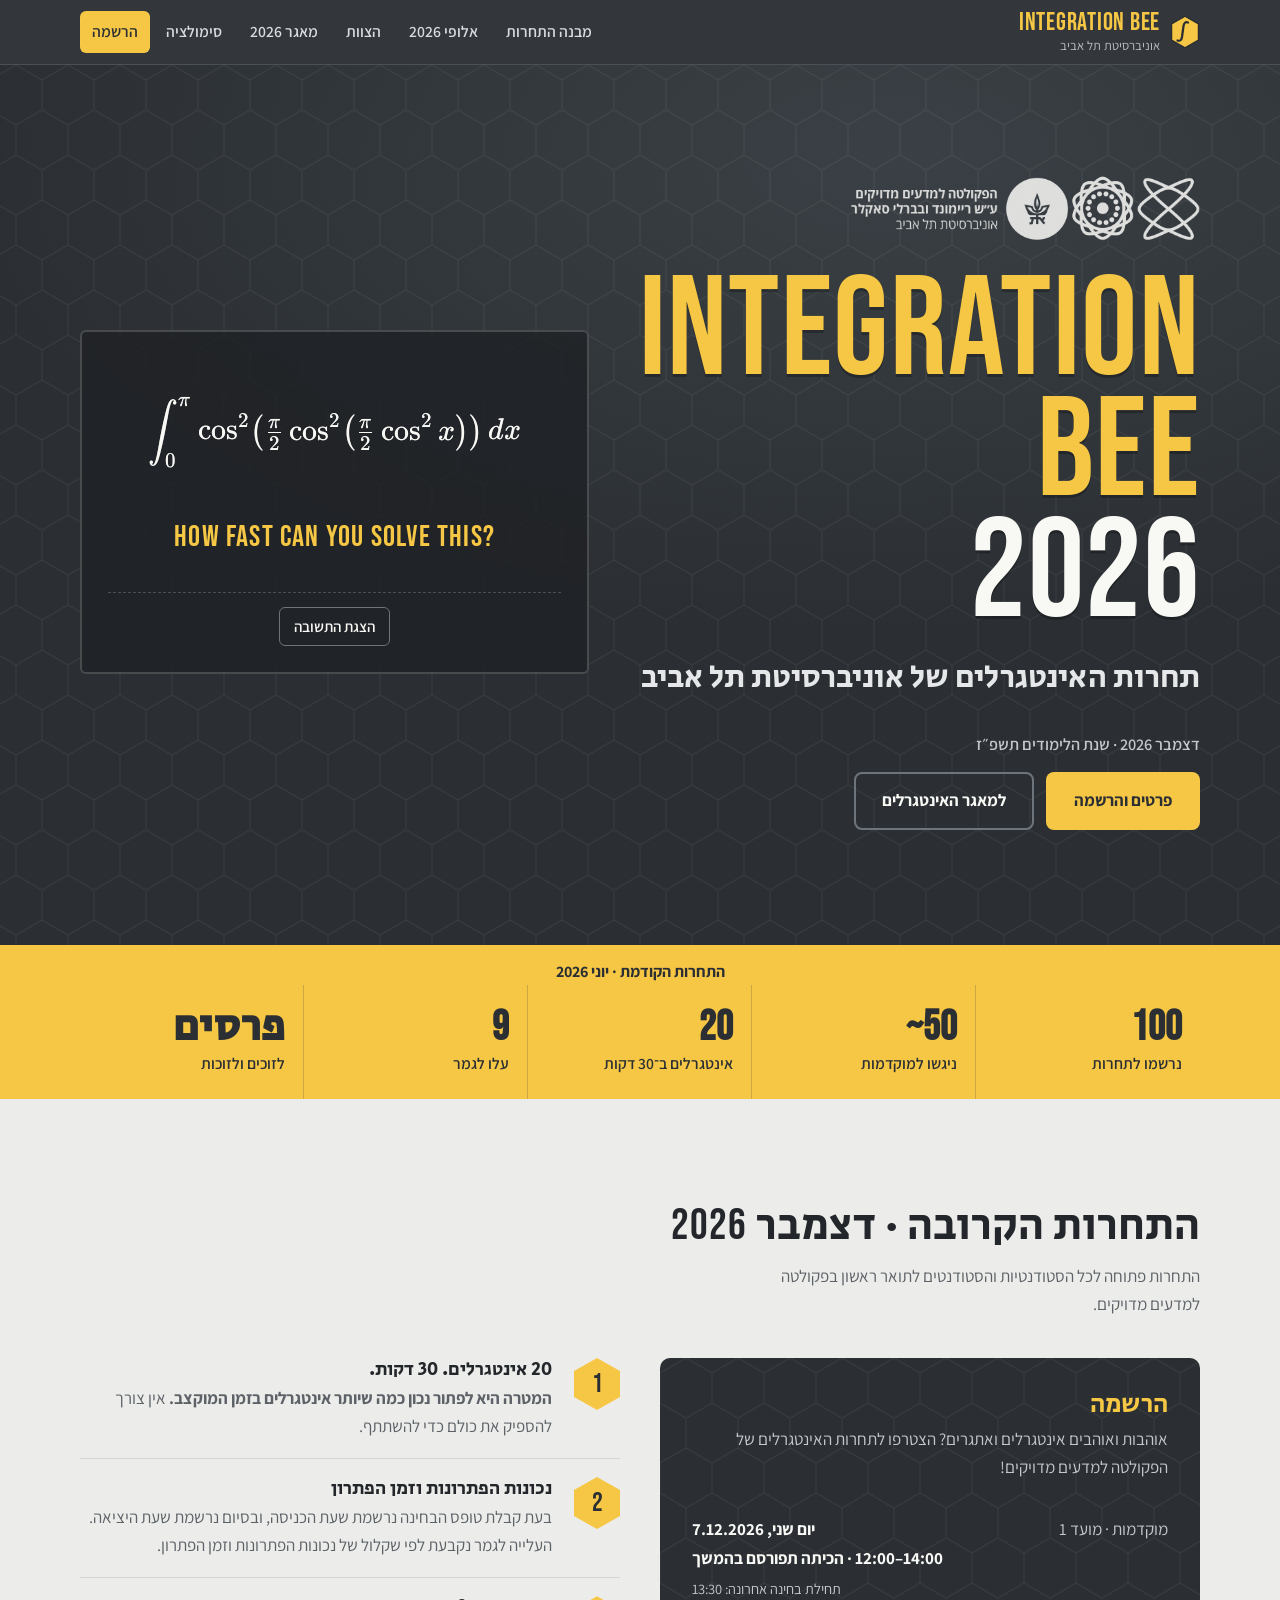
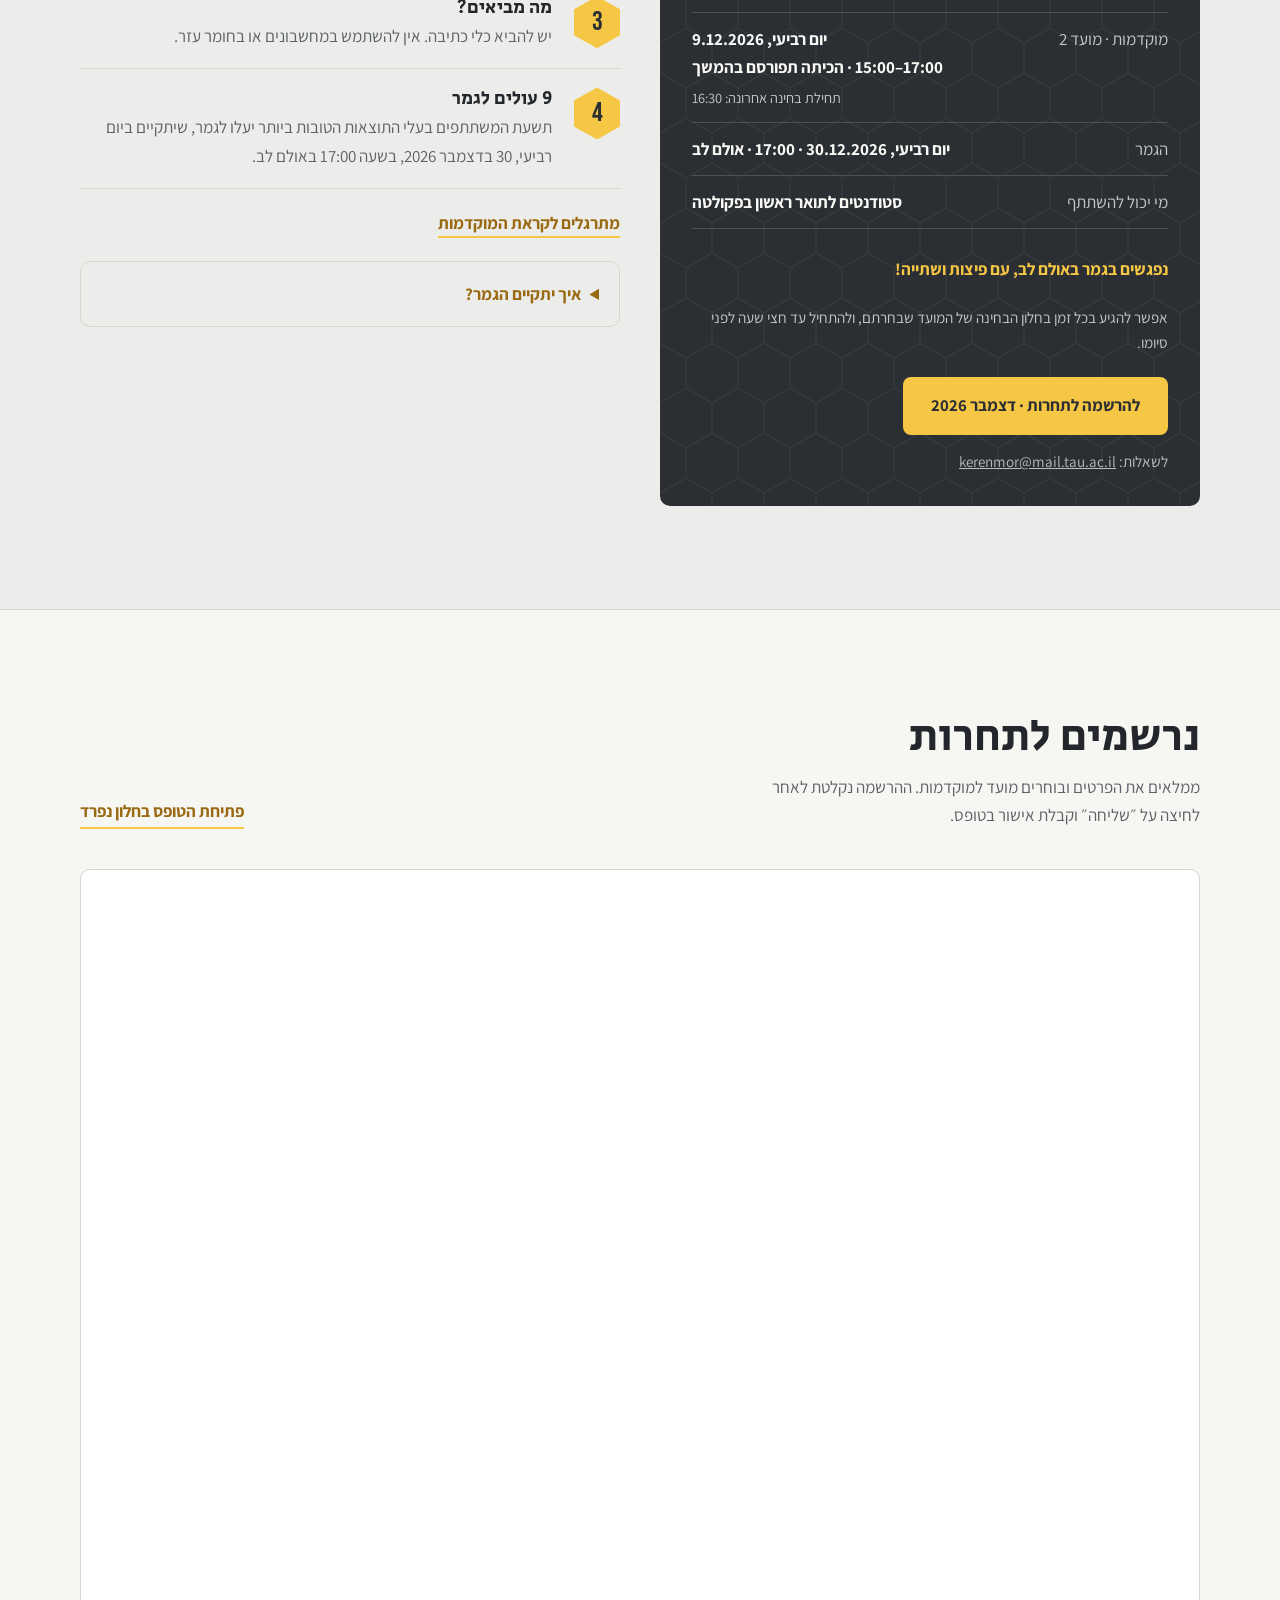
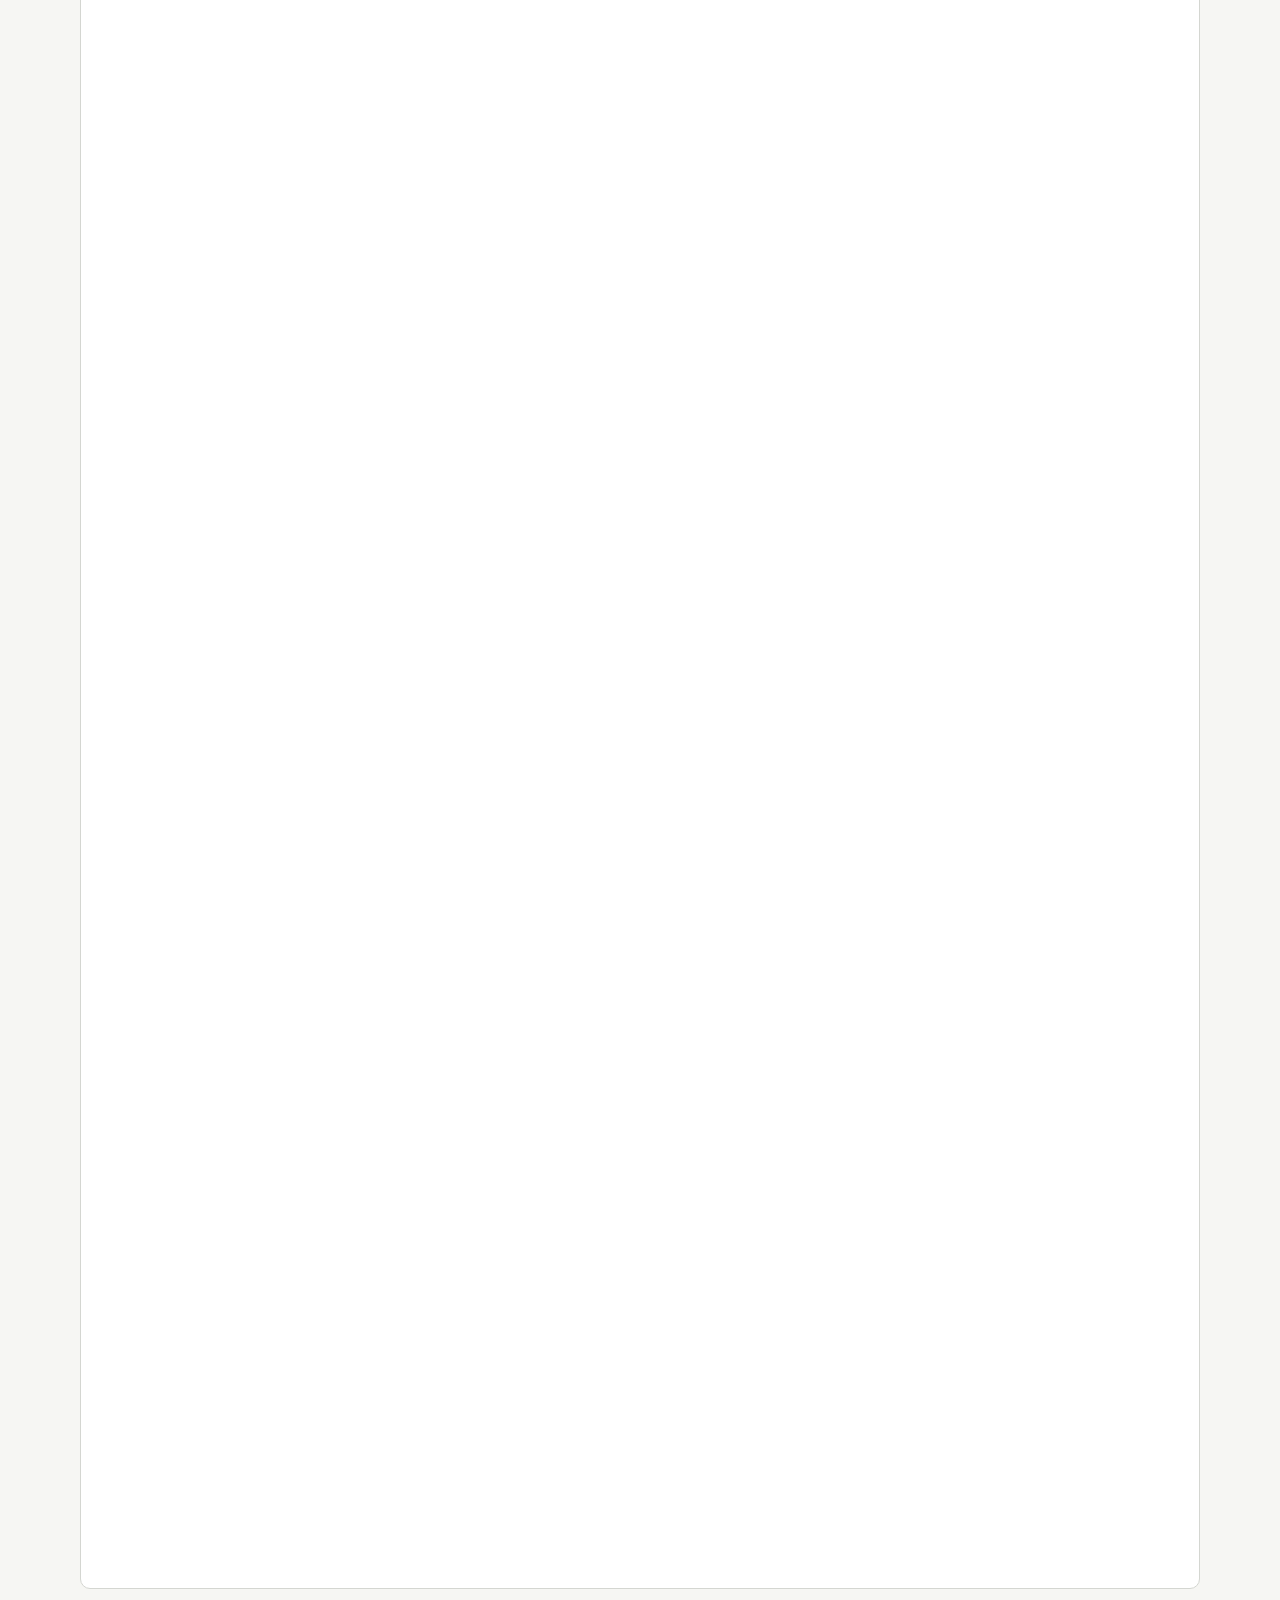
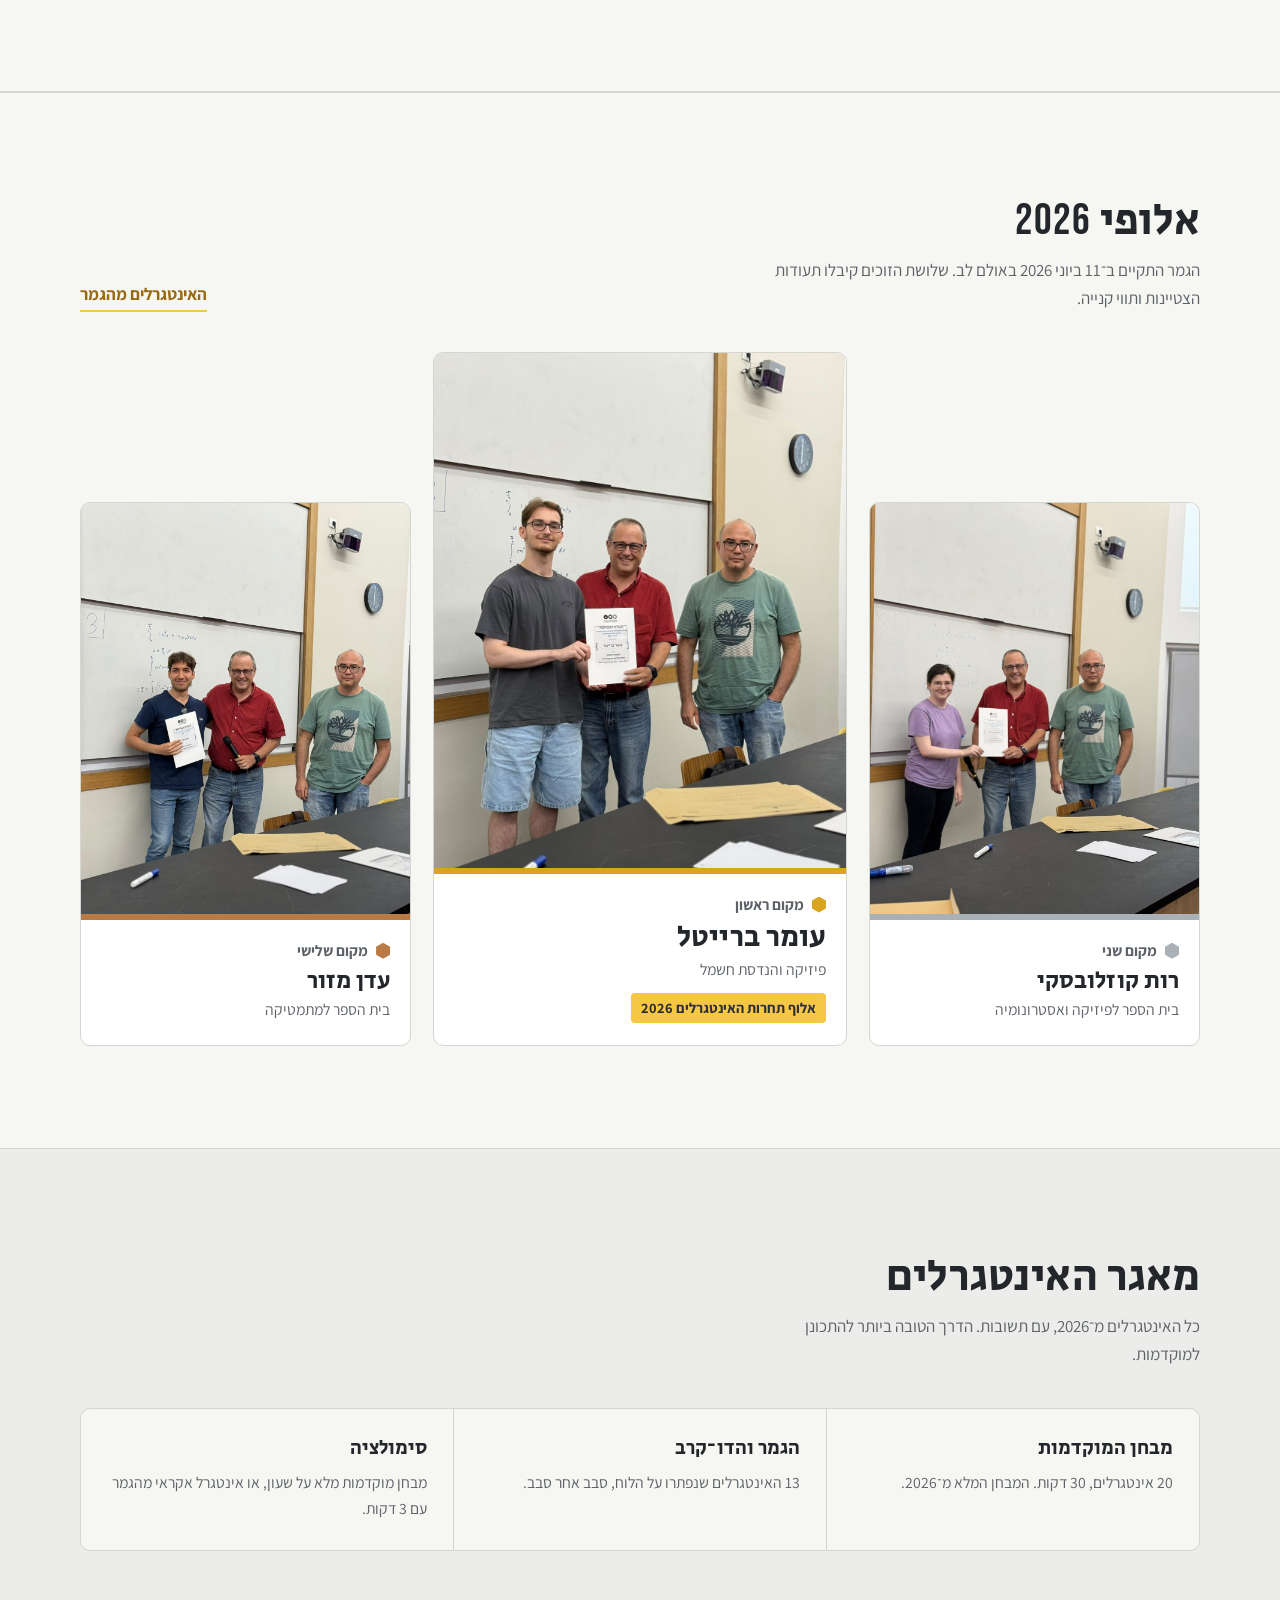
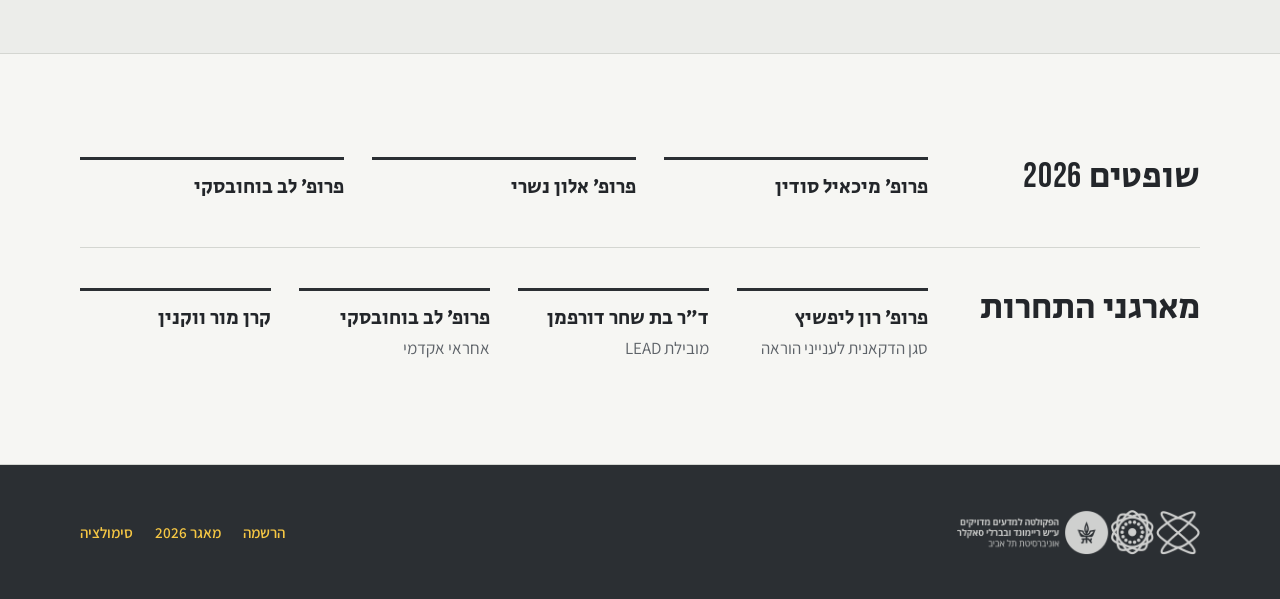
==== commit ca260e16: "Describe competition prizes without a monetary amount" ====
--- a/index.html
+++ b/index.html
@@ -72,7 +72,7 @@
       <div class="fact"><b dir="ltr">~50</b><span>ניגשו למוקדמות</span></div>
       <div class="fact"><b>20</b><span>אינטגרלים ב־30 דקות</span></div>
       <div class="fact"><b>9</b><span>עלו לגמר</span></div>
-      <div class="fact"><b dir="ltr">2,000<span class="cur">₪</span></b><span>בפרסים</span></div>
+      <div class="fact"><b>פרסים</b><span>לזוכים ולזוכות</span></div>
     </div>
   </section>
 
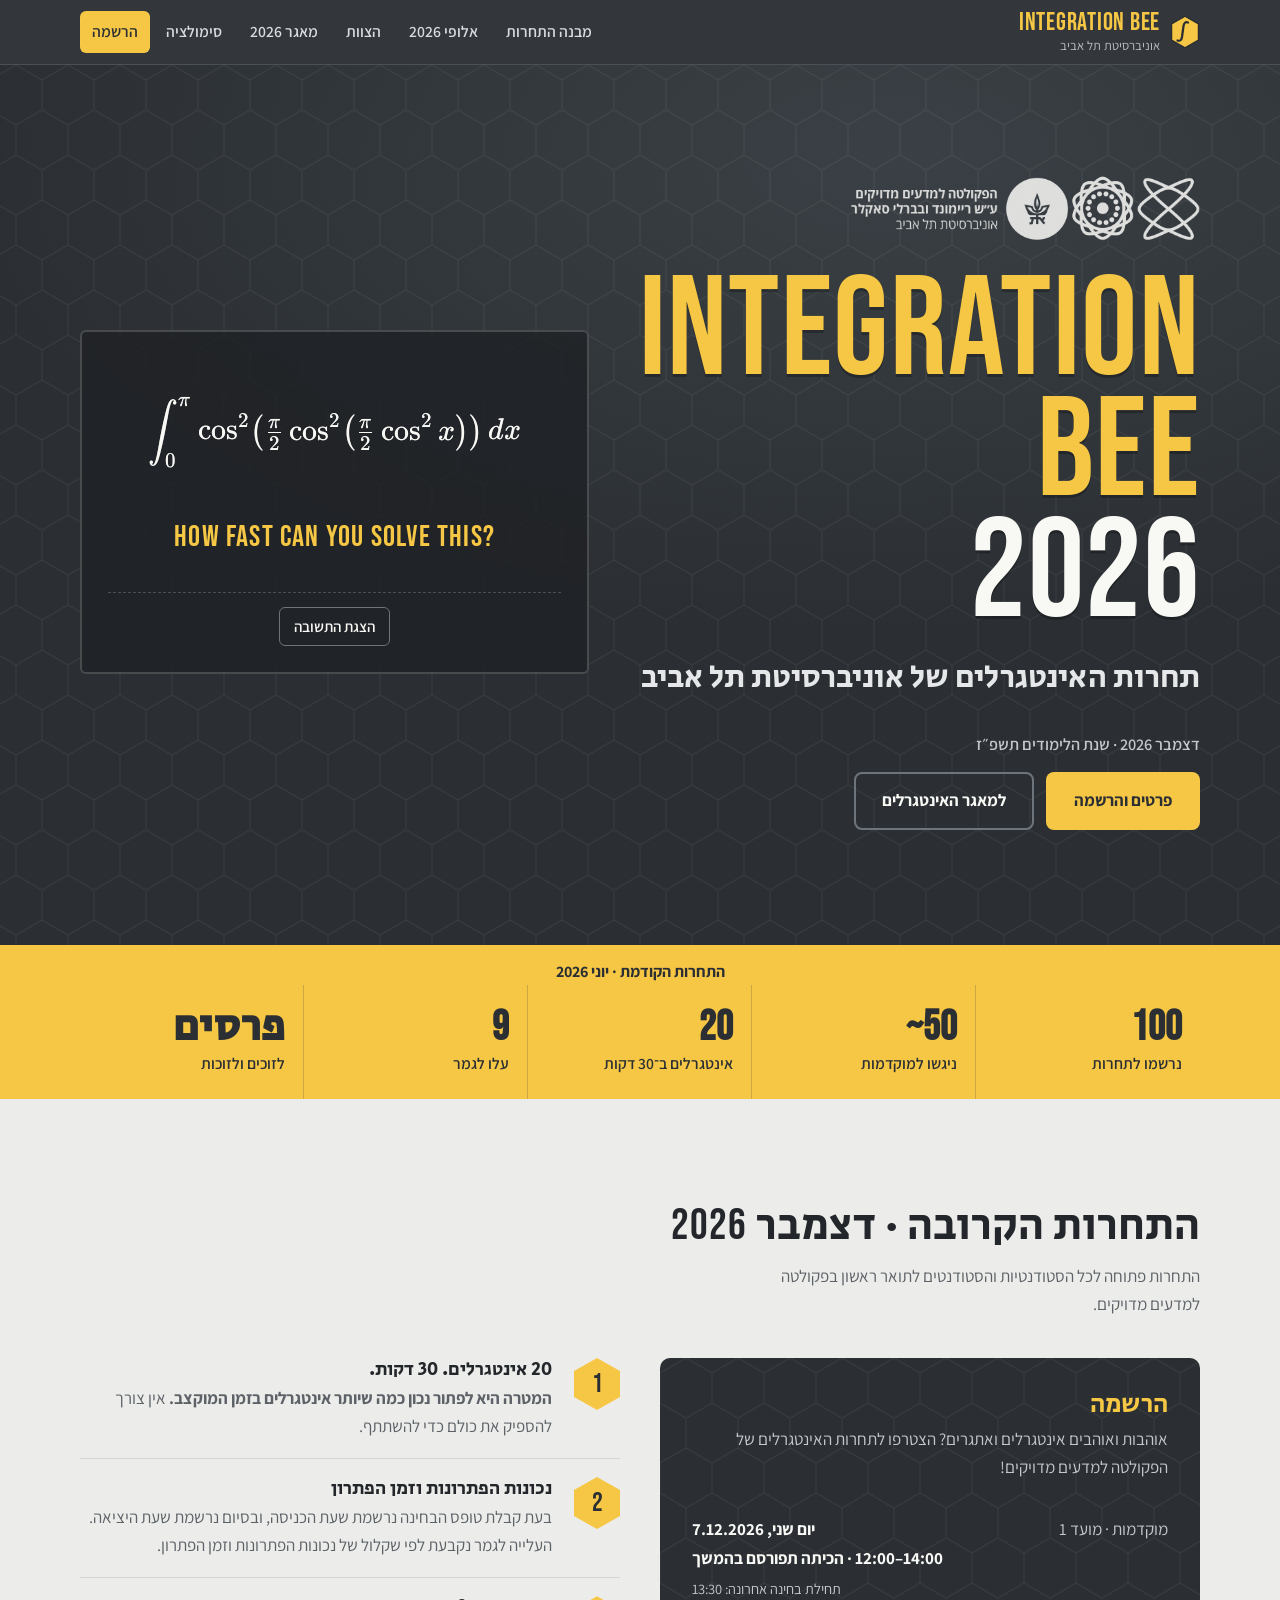
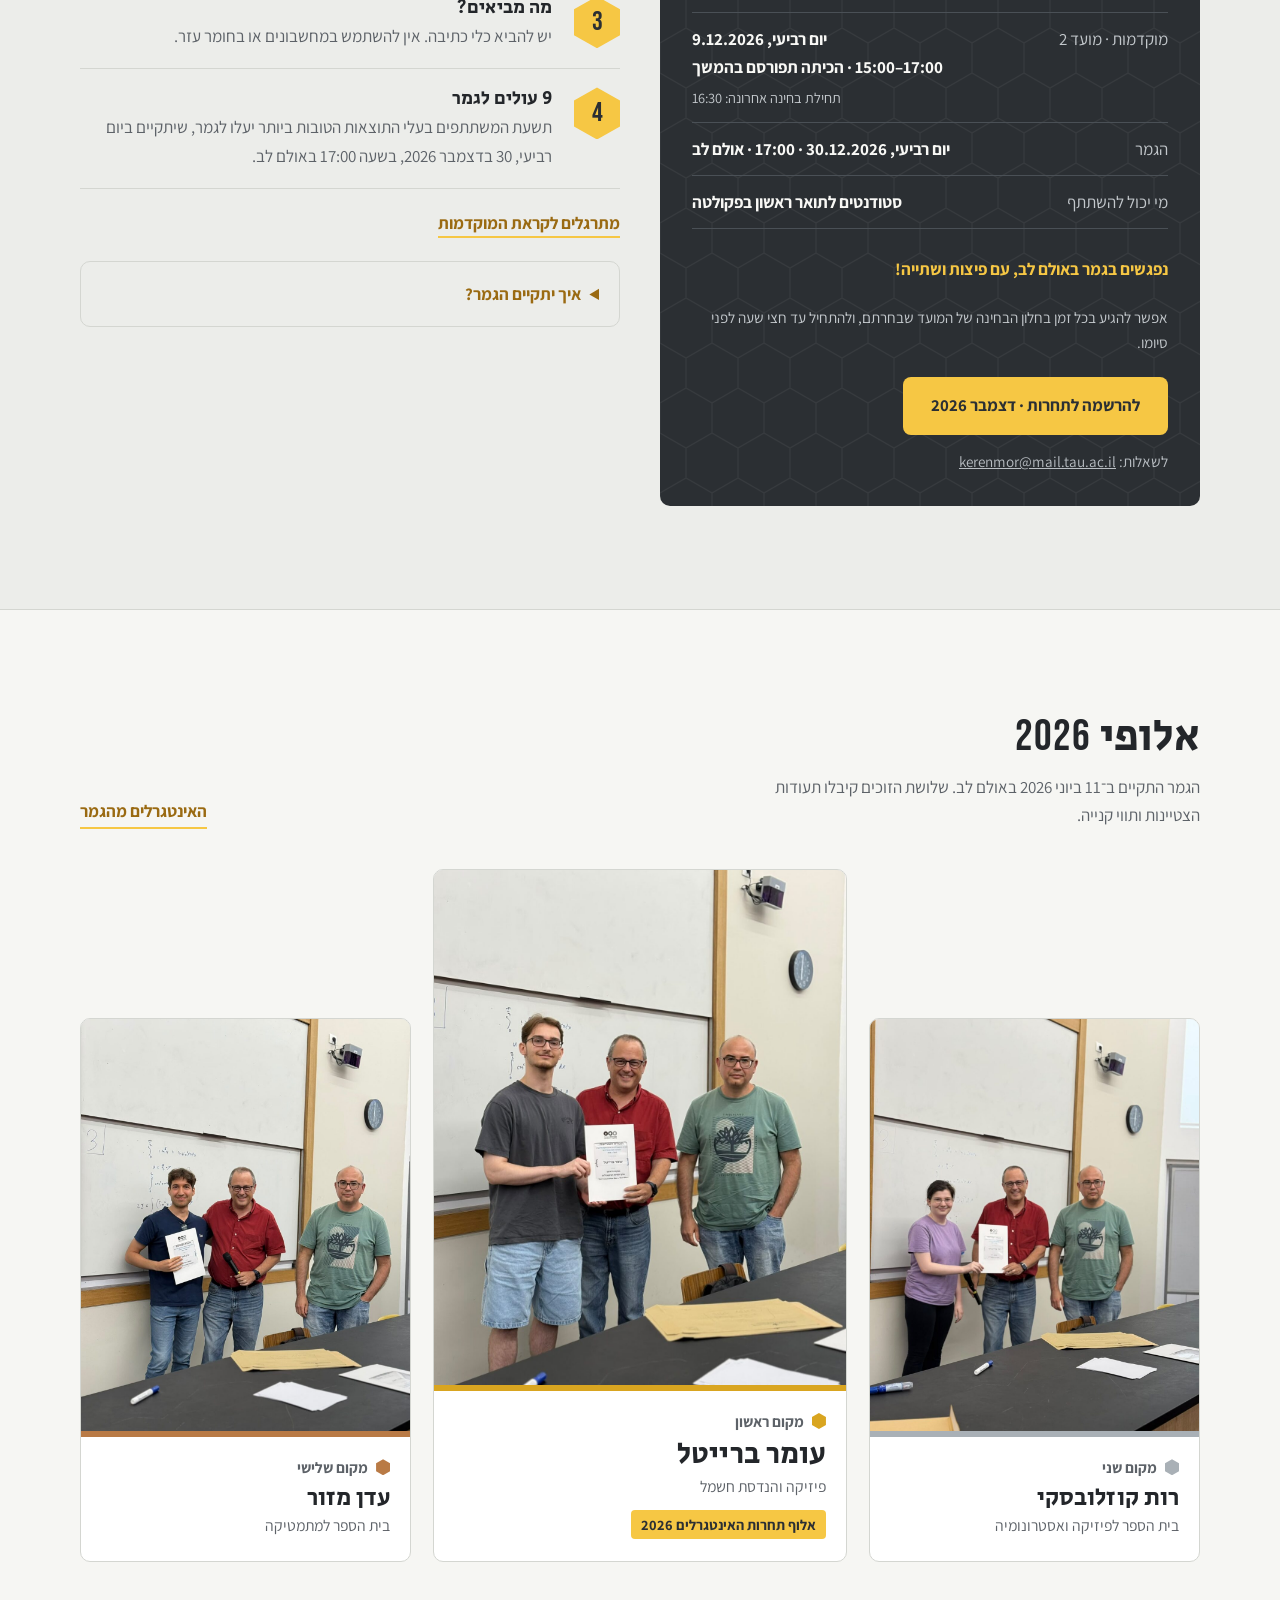
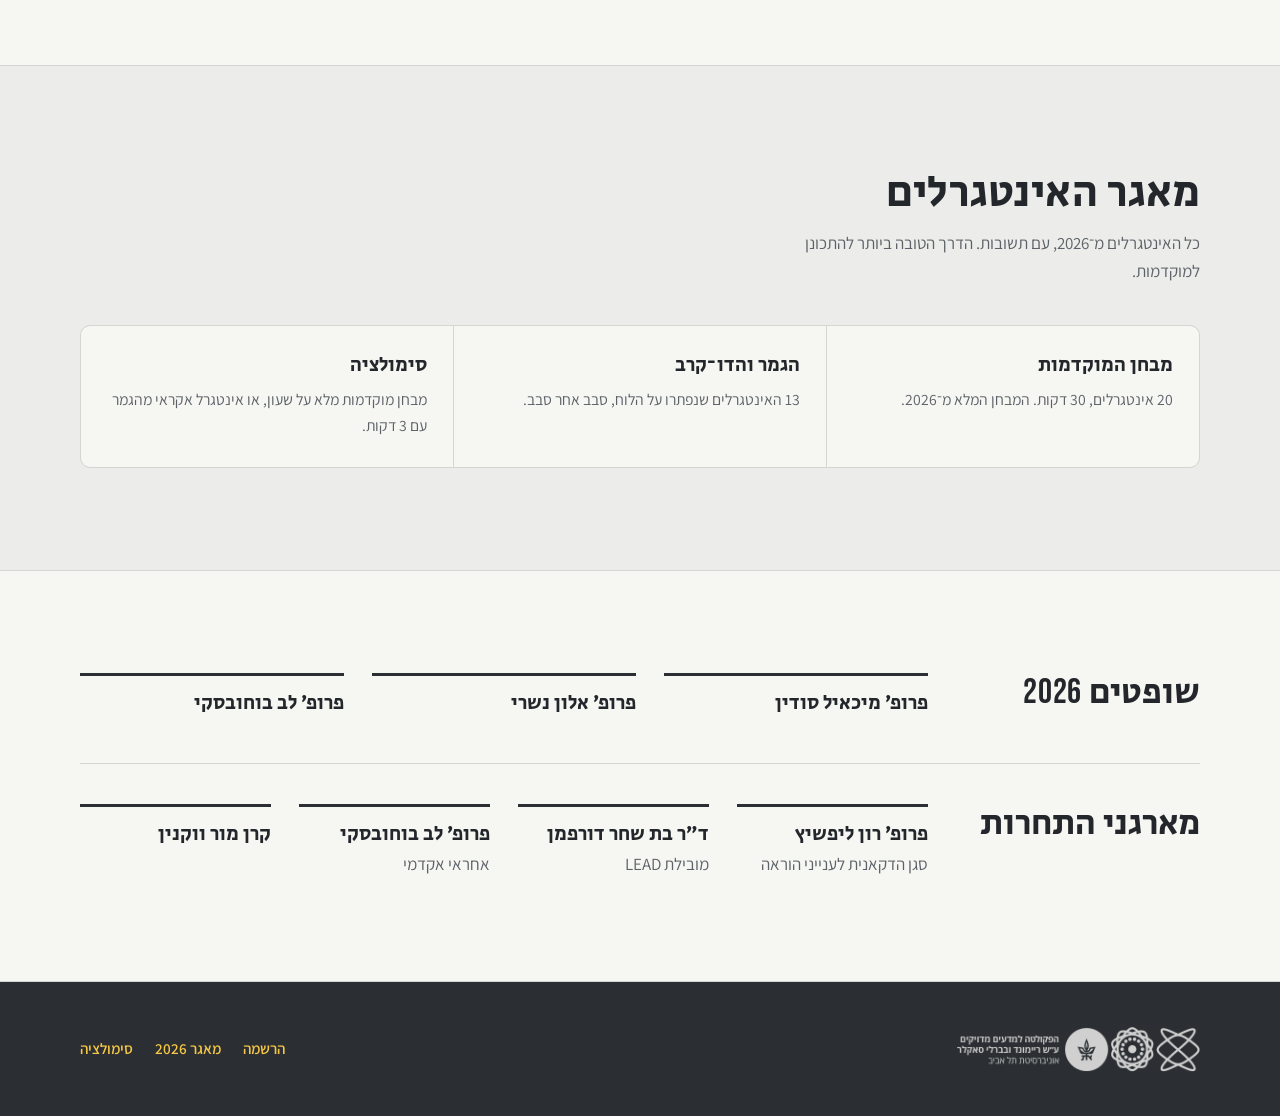
==== commit e8d78a7c: "Open competition registration in a separate tab instead of embedding the form" ====
--- a/index.html
+++ b/index.html
@@ -19,7 +19,7 @@
 <link rel="icon" href="assets/img/favicon.svg" type="image/svg+xml">
 <link rel="stylesheet" href="assets/css/fonts.css">
 <link rel="stylesheet" href="assets/vendor/katex/katex.min.css">
-<link rel="stylesheet" href="assets/css/style.css?v=20261112">
+<link rel="stylesheet" href="assets/css/style.css?v=20261112-link">
 </head>
 <body>
 
@@ -110,19 +110,6 @@
           </details>
         </div>
       </div>
-    </div>
-  </section>
-
-  <section class="section section-alt" id="registration-form" aria-labelledby="registration-form-title" hidden>
-    <div class="wrap">
-      <div class="section-head">
-        <div>
-          <h2 id="registration-form-title">נרשמים לתחרות</h2>
-          <p>ממלאים את הפרטים ובוחרים מועד למוקדמות. ההרשמה נקלטת לאחר לחיצה על ״שליחה״ וקבלת אישור בטופס.</p>
-        </div>
-        <a class="link-arrow" id="registration-external" target="_blank" rel="noopener">פתיחת הטופס בחלון נפרד</a>
-      </div>
-      <iframe class="registration-embed" title="טופס הרשמה לתחרות האינטגרלים" loading="lazy"></iframe>
     </div>
   </section>
 
@@ -221,7 +208,7 @@
 </footer>
 
 <script src="assets/vendor/katex/katex.min.js"></script>
-<script src="assets/js/data.js?v=20261112"></script>
-<script src="assets/js/main.js?v=20261112"></script>
+<script src="assets/js/data.js?v=20261112-link"></script>
+<script src="assets/js/main.js?v=20261112-link"></script>
 </body>
 </html>
--- a/assets/css/style.css
+++ b/assets/css/style.css
@@ -170,9 +170,6 @@
 .reg-note { font-size: .95rem; color: #b9bec3; margin: 14px 0 0; }
 .reg-highlight { color: var(--honey); font-weight: 700; margin: 0 0 22px; }
 .reg-arrival { color: #c3c8cc; font-size: .95rem; margin: 0 0 22px; }
-.registration-embed { display: block; width: 100%; height: 2320px; border: 1px solid var(--rule); border-radius: 10px; background: #fff; }
-.form-help { font-size: .95rem; }
-@media (max-width: 600px) { .registration-embed { height: 2900px; } }
 .final-format { margin-top: 24px; padding: 18px 20px; border: 1px solid var(--rule); border-radius: 10px; }
 .final-format summary { cursor: pointer; font-weight: 700; color: var(--amber); }
 .final-format p { color: var(--muted); margin: 14px 0 0; }
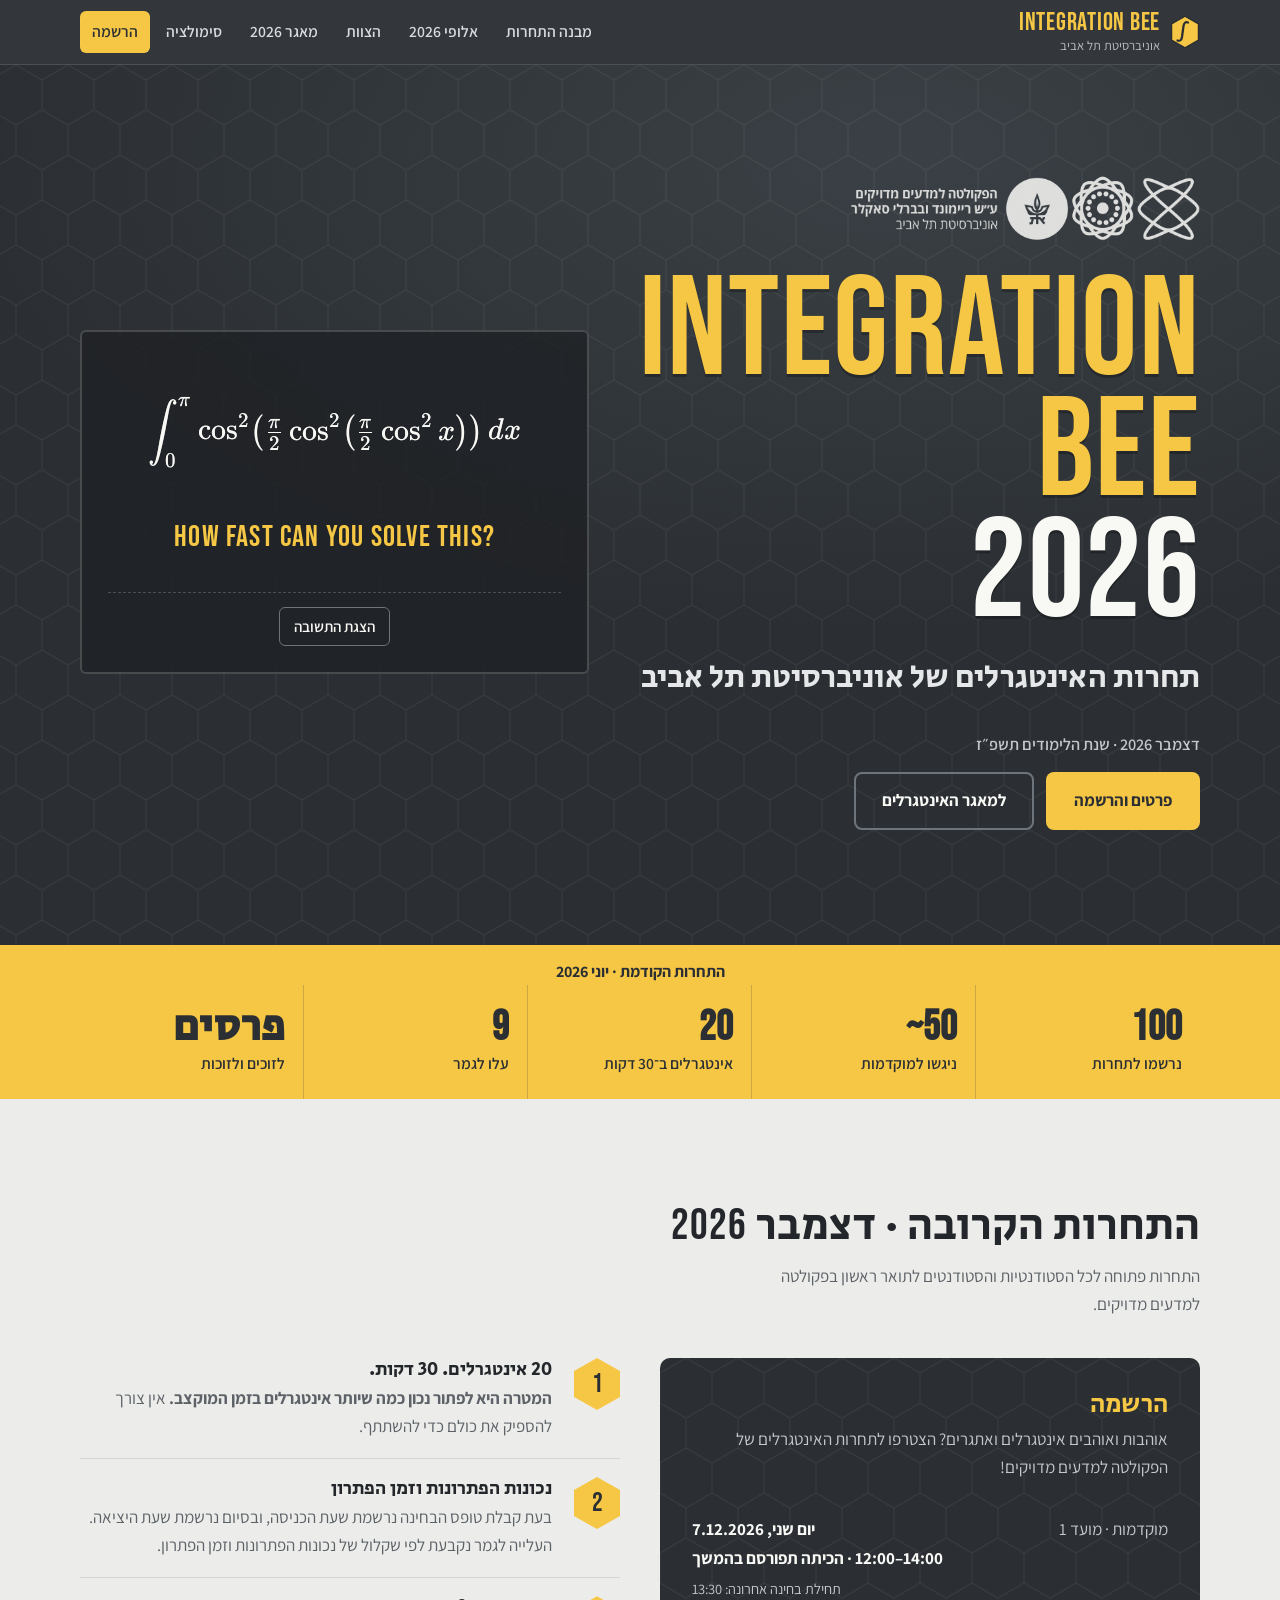
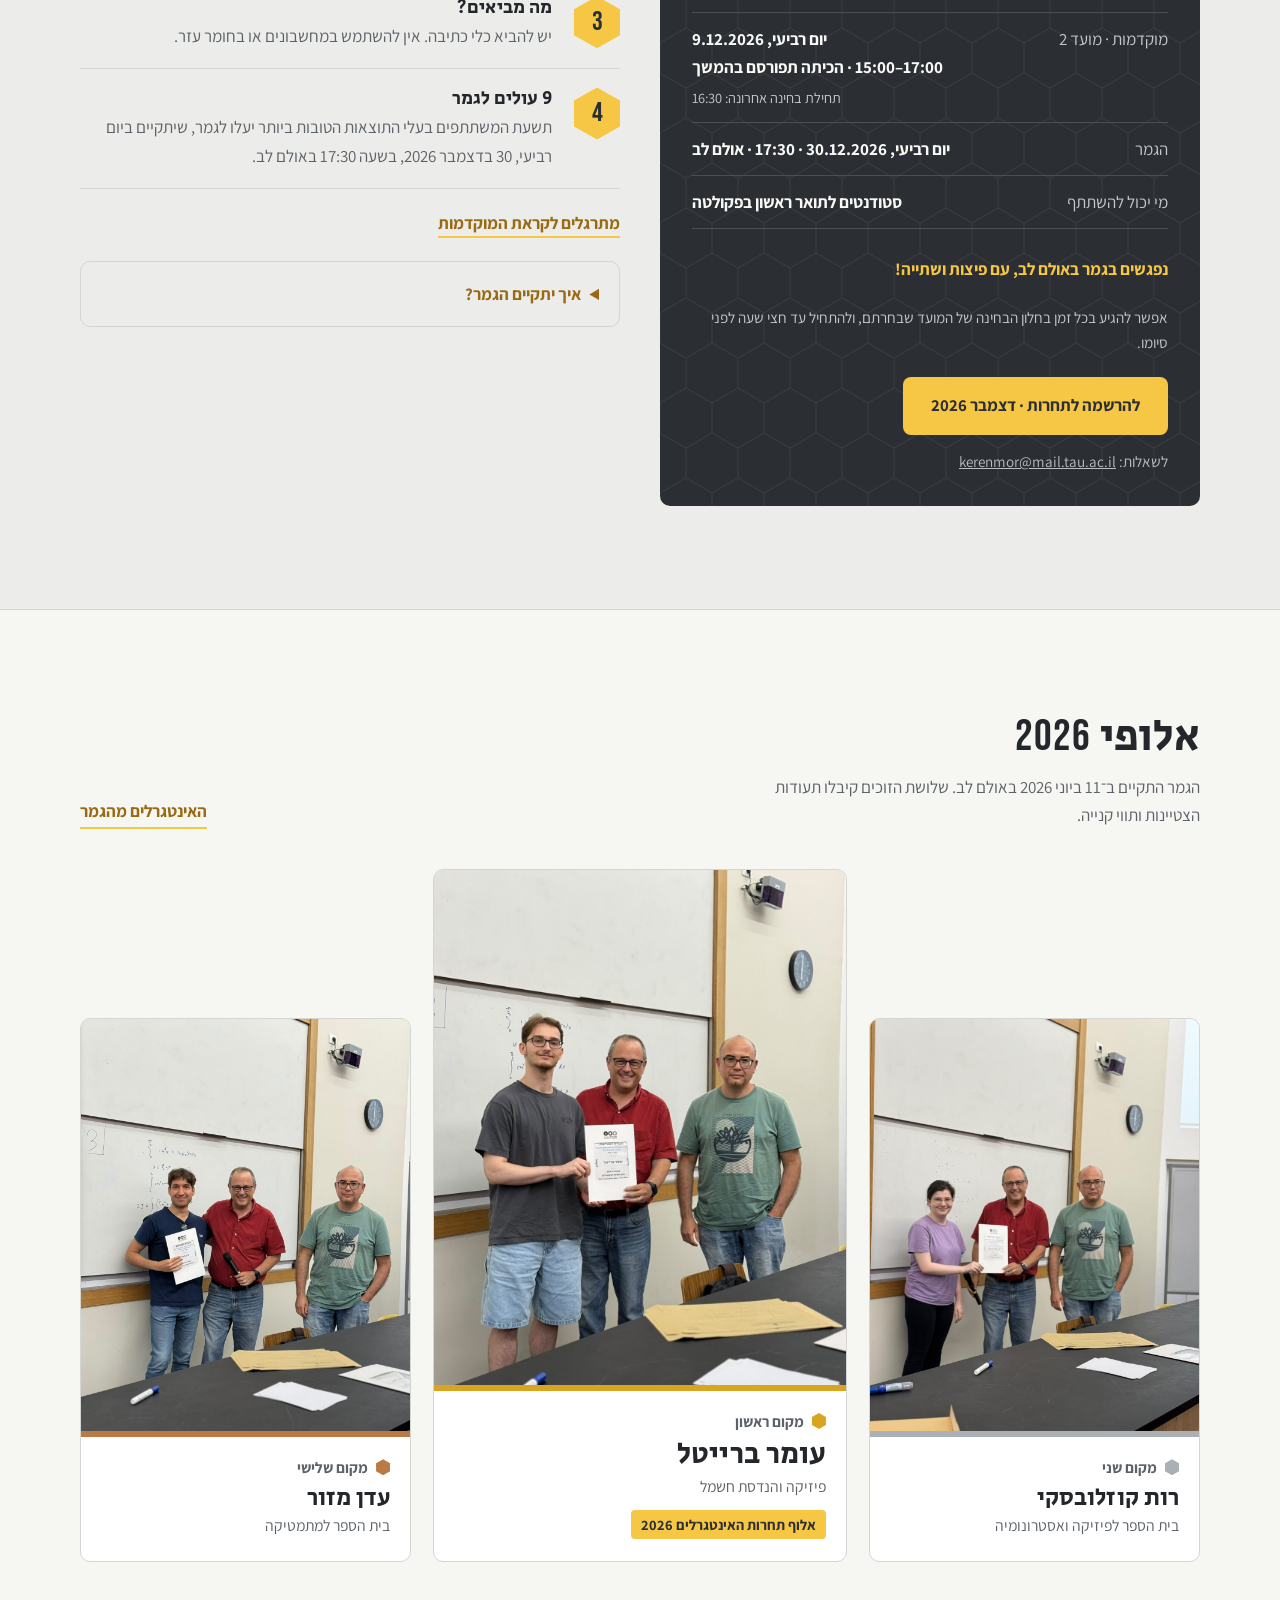
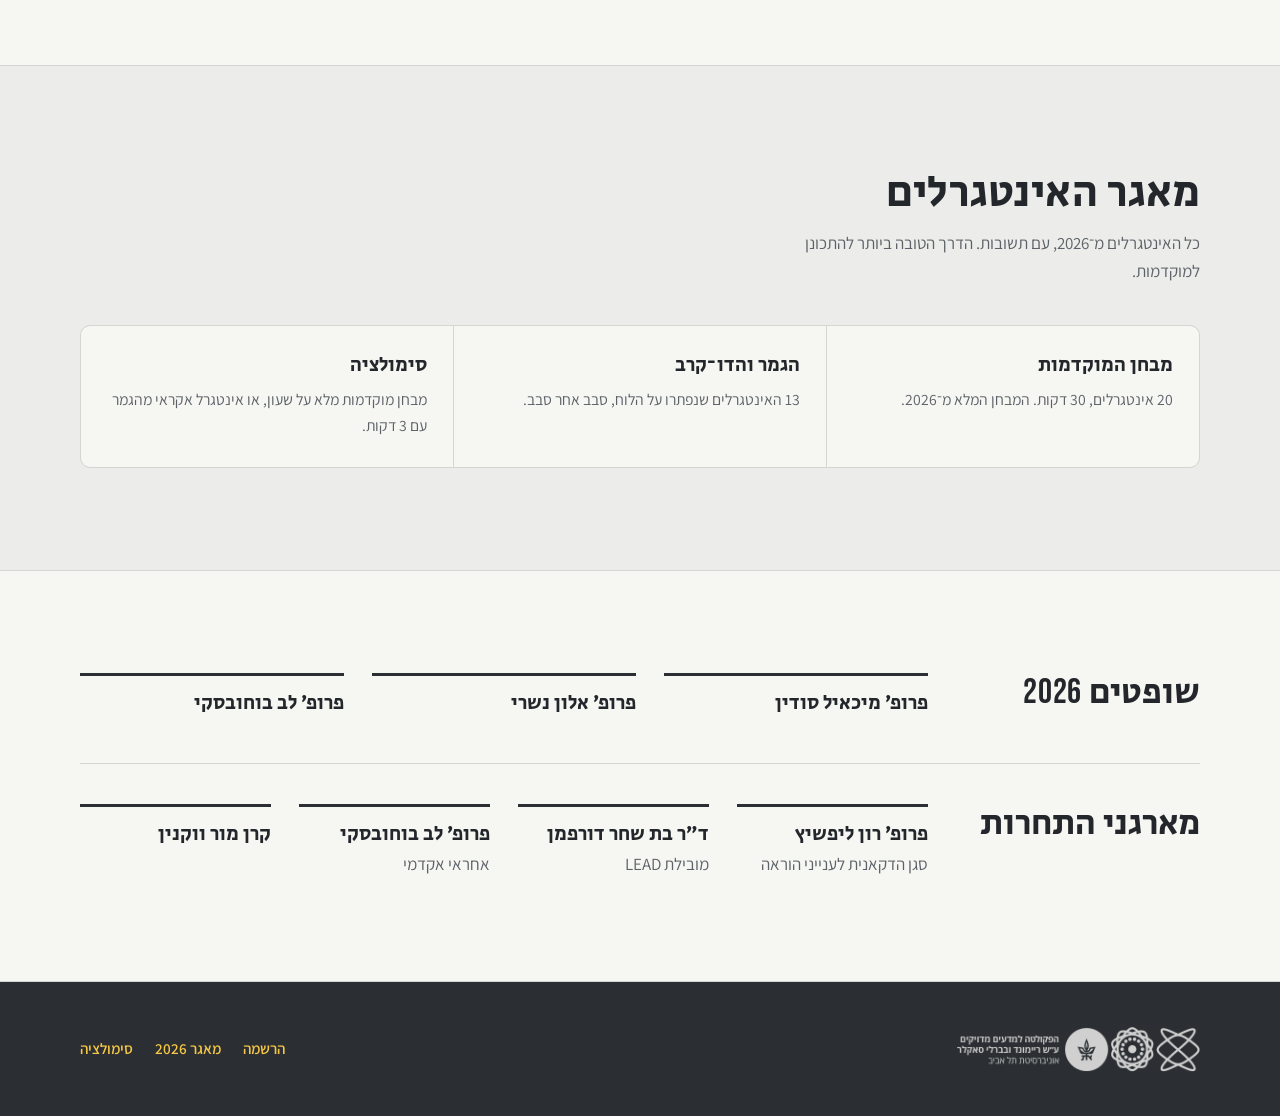
==== commit 394c32dc: "Correct final start time to 17:30 including social preview" ====
--- a/index.html
+++ b/index.html
@@ -6,15 +6,15 @@
 <title>Integration Bee · תחרות האינטגרלים של אוניברסיטת תל אביב</title>
 <meta name="description" content="תחרות האינטגרלים של הפקולטה למדעים מדויקים באוניברסיטת תל אביב: הרשמה, מבנה התחרות, אלופי 2026 ומאגר האינטגרלים מהשנים הקודמות.">
 <meta property="og:title" content="Integration Bee · דצמבר 2026 · אוניברסיטת תל אביב">
-<meta property="og:description" content="מוקדמות: 7 ו־9 בדצמבר. הגמר: 30.12.2026 בשעה 17:00 באולם לב, עם פיצות ושתייה. תחרות האינטגרלים של הפקולטה למדעים מדויקים.">
-<meta property="og:image" content="https://kerenmorwak.github.io/tau-integration-bee/assets/img/og-integration-bee-december-2026.jpg">
+<meta property="og:description" content="מוקדמות: 7 ו־9 בדצמבר. הגמר: 30.12.2026 בשעה 17:30 באולם לב, עם פיצות ושתייה. תחרות האינטגרלים של הפקולטה למדעים מדויקים.">
+<meta property="og:image" content="https://kerenmorwak.github.io/tau-integration-bee/assets/img/og-integration-bee-december-2026-1730.jpg">
 <meta property="og:image:type" content="image/jpeg">
 <meta property="og:image:width" content="1200">
 <meta property="og:image:height" content="630">
 <meta property="og:image:alt" content="Integration Bee דצמבר 2026 · תחרות האינטגרלים של אוניברסיטת תל אביב, הפקולטה למדעים מדויקים">
 <meta property="og:type" content="website">
 <meta name="twitter:card" content="summary_large_image">
-<meta name="twitter:image" content="https://kerenmorwak.github.io/tau-integration-bee/assets/img/og-integration-bee-december-2026.jpg">
+<meta name="twitter:image" content="https://kerenmorwak.github.io/tau-integration-bee/assets/img/og-integration-bee-december-2026-1730.jpg">
 <meta name="twitter:image:alt" content="Integration Bee דצמבר 2026 · תחרות האינטגרלים של אוניברסיטת תל אביב, הפקולטה למדעים מדויקים">
 <link rel="icon" href="assets/img/favicon.svg" type="image/svg+xml">
 <link rel="stylesheet" href="assets/css/fonts.css">
@@ -99,7 +99,7 @@
             <li><div><h3>20 אינטגרלים. 30 דקות.</h3><p><strong>המטרה היא לפתור נכון כמה שיותר אינטגרלים בזמן המוקצב.</strong> אין צורך להספיק את כולם כדי להשתתף.</p></div></li>
             <li><div><h3>נכונות הפתרונות וזמן הפתרון</h3><p>בעת קבלת טופס הבחינה נרשמת שעת הכניסה, ובסיום נרשמת שעת היציאה. העלייה לגמר נקבעת לפי שקלול של נכונות הפתרונות וזמן הפתרון.</p></div></li>
             <li><div><h3>מה מביאים?</h3><p>יש להביא כלי כתיבה. אין להשתמש במחשבונים או בחומר עזר.</p></div></li>
-            <li><div><h3>9 עולים לגמר</h3><p>תשעת המשתתפים בעלי התוצאות הטובות ביותר יעלו לגמר, שיתקיים ביום רביעי, 30 בדצמבר 2026, בשעה 17:00 באולם לב.</p></div></li>
+            <li><div><h3>9 עולים לגמר</h3><p>תשעת המשתתפים בעלי התוצאות הטובות ביותר יעלו לגמר, שיתקיים ביום רביעי, 30 בדצמבר 2026, בשעה 17:30 באולם לב.</p></div></li>
           </ol>
           <p style="margin-top:20px"><a class="link-arrow" href="simulation.html">מתרגלים לקראת המוקדמות</a></p>
           <details class="final-format">
@@ -208,7 +208,7 @@
 </footer>
 
 <script src="assets/vendor/katex/katex.min.js"></script>
-<script src="assets/js/data.js?v=20261112-link"></script>
+<script src="assets/js/data.js?v=20261112-1730"></script>
 <script src="assets/js/main.js?v=20261112-link"></script>
 </body>
 </html>
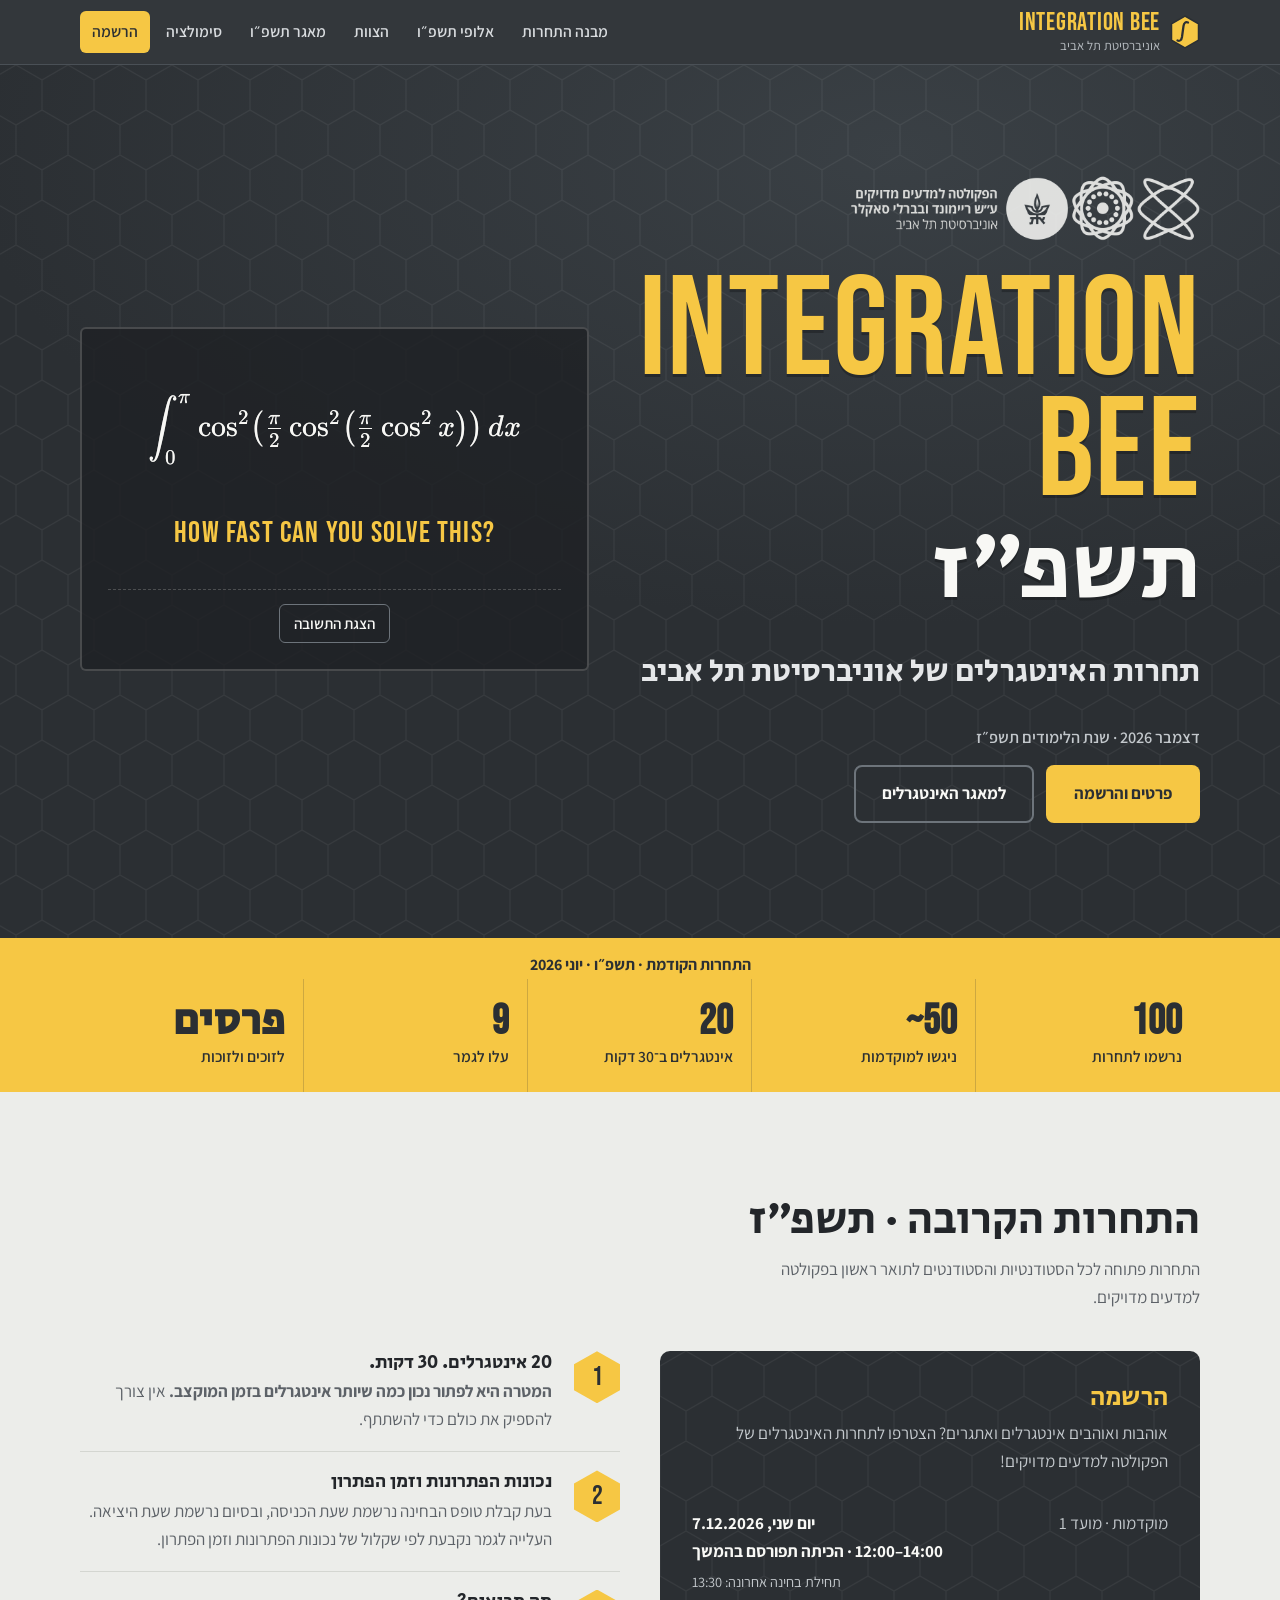
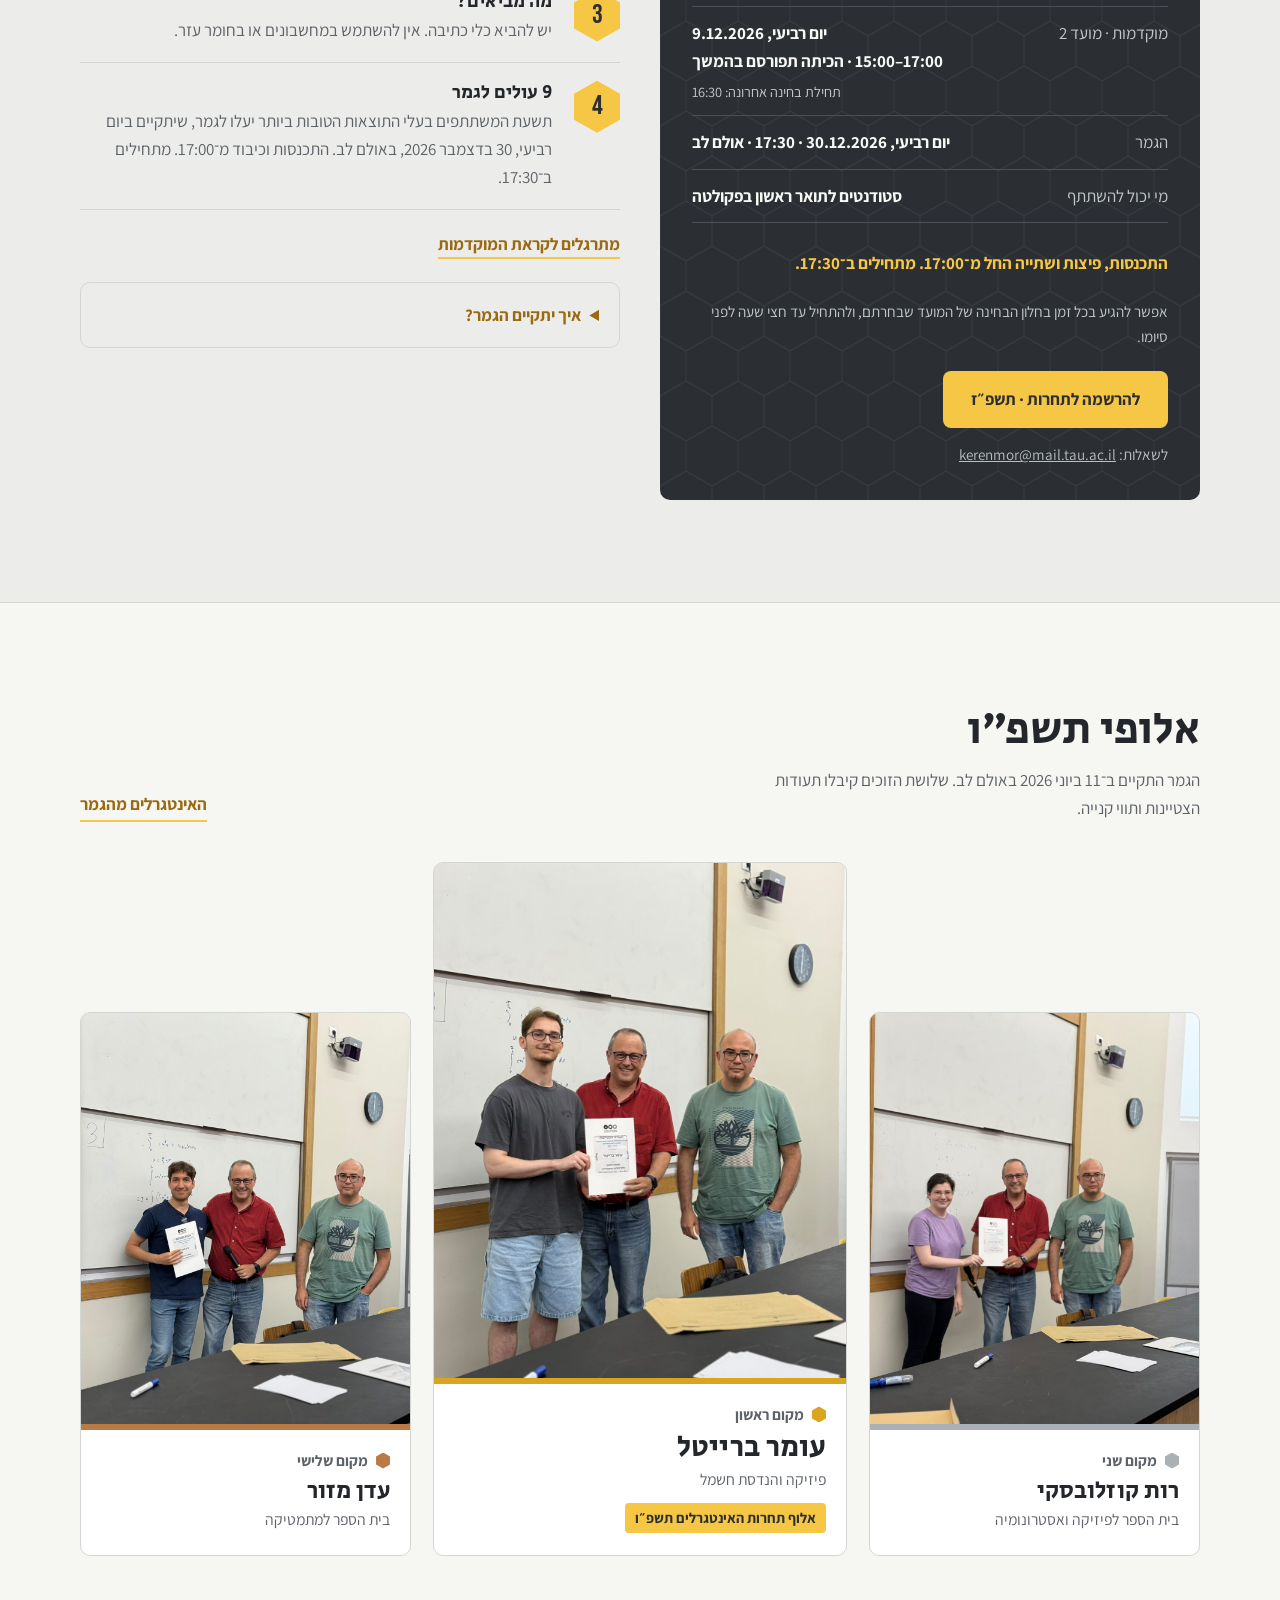
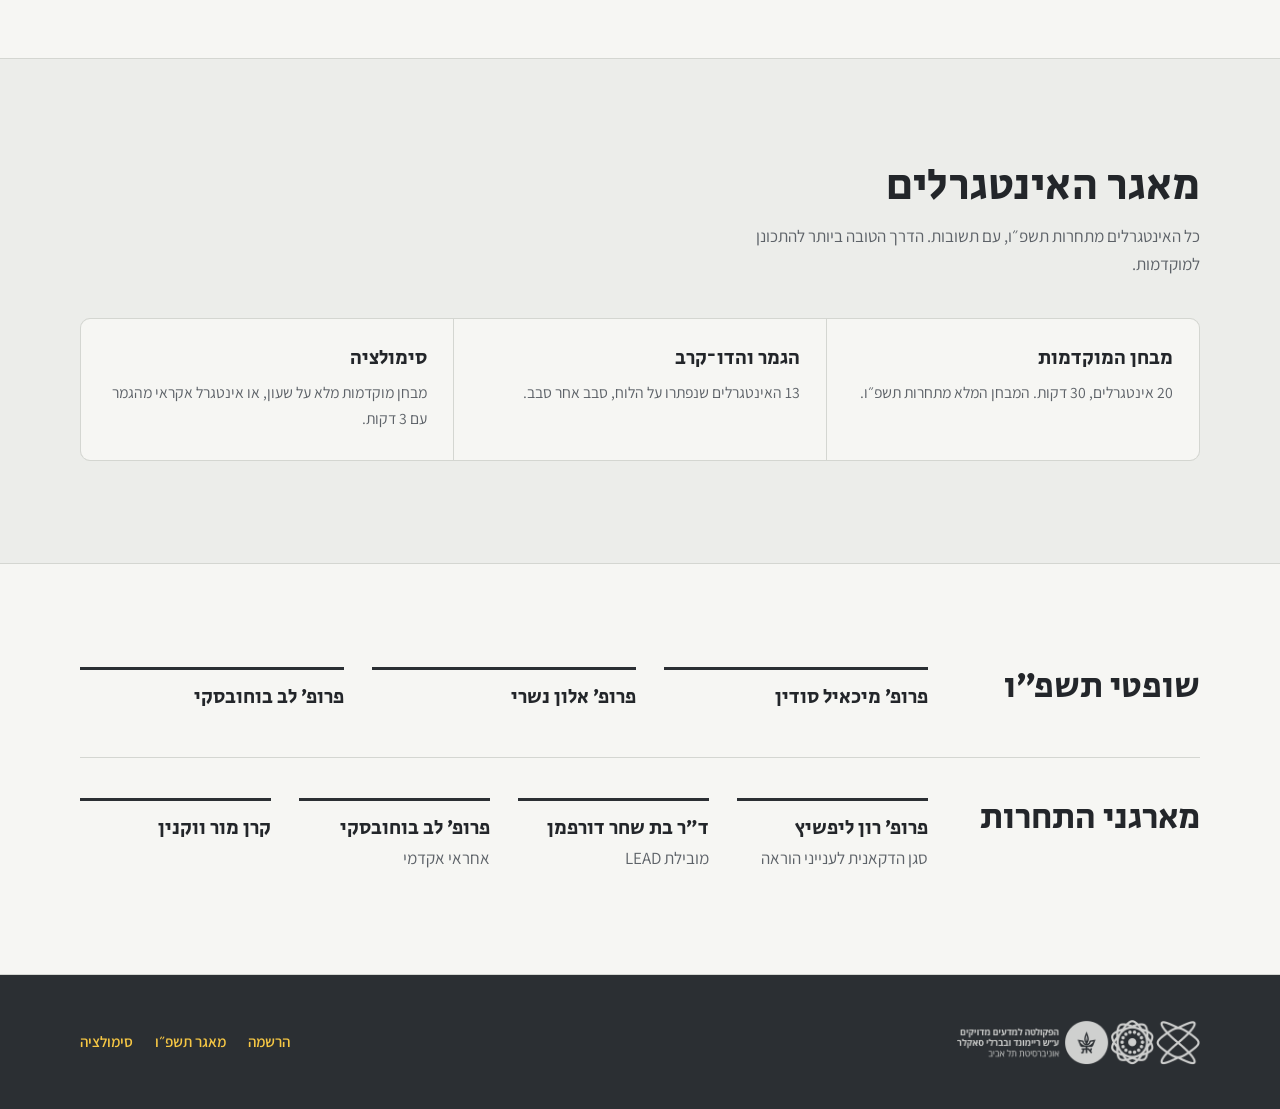
==== commit 74a3f73d: "Name competitions by academic year and clarify finals reception and start times" ====
--- a/index.html
+++ b/index.html
@@ -3,23 +3,23 @@
 <head>
 <meta charset="utf-8">
 <meta name="viewport" content="width=device-width, initial-scale=1">
-<title>Integration Bee · תחרות האינטגרלים של אוניברסיטת תל אביב</title>
-<meta name="description" content="תחרות האינטגרלים של הפקולטה למדעים מדויקים באוניברסיטת תל אביב: הרשמה, מבנה התחרות, אלופי 2026 ומאגר האינטגרלים מהשנים הקודמות.">
-<meta property="og:title" content="Integration Bee · דצמבר 2026 · אוניברסיטת תל אביב">
-<meta property="og:description" content="מוקדמות: 7 ו־9 בדצמבר. הגמר: 30.12.2026 בשעה 17:30 באולם לב, עם פיצות ושתייה. תחרות האינטגרלים של הפקולטה למדעים מדויקים.">
-<meta property="og:image" content="https://kerenmorwak.github.io/tau-integration-bee/assets/img/og-integration-bee-december-2026-1730.jpg">
+<title>Integration Bee תשפ״ז · תחרות האינטגרלים של אוניברסיטת תל אביב</title>
+<meta name="description" content="תחרות האינטגרלים של הפקולטה למדעים מדויקים באוניברסיטת תל אביב: הרשמה, מבנה התחרות, אלופי תשפ״ו ומאגר האינטגרלים מהשנים הקודמות.">
+<meta property="og:title" content="Integration Bee · תשפ״ז · אוניברסיטת תל אביב">
+<meta property="og:description" content="מוקדמות: 7 ו־9 בדצמבר. הגמר: 30.12.2026 באולם לב. התכנסות וכיבוד מ־17:00, מתחילים ב־17:30. תחרות האינטגרלים של הפקולטה למדעים מדויקים.">
+<meta property="og:image" content="https://kerenmorwak.github.io/tau-integration-bee/assets/img/og-integration-bee-5787.jpg">
 <meta property="og:image:type" content="image/jpeg">
 <meta property="og:image:width" content="1200">
 <meta property="og:image:height" content="630">
-<meta property="og:image:alt" content="Integration Bee דצמבר 2026 · תחרות האינטגרלים של אוניברסיטת תל אביב, הפקולטה למדעים מדויקים">
+<meta property="og:image:alt" content="Integration Bee תשפ״ז · תחרות האינטגרלים של אוניברסיטת תל אביב, הפקולטה למדעים מדויקים">
 <meta property="og:type" content="website">
 <meta name="twitter:card" content="summary_large_image">
-<meta name="twitter:image" content="https://kerenmorwak.github.io/tau-integration-bee/assets/img/og-integration-bee-december-2026-1730.jpg">
-<meta name="twitter:image:alt" content="Integration Bee דצמבר 2026 · תחרות האינטגרלים של אוניברסיטת תל אביב, הפקולטה למדעים מדויקים">
+<meta name="twitter:image" content="https://kerenmorwak.github.io/tau-integration-bee/assets/img/og-integration-bee-5787.jpg">
+<meta name="twitter:image:alt" content="Integration Bee תשפ״ז · תחרות האינטגרלים של אוניברסיטת תל אביב, הפקולטה למדעים מדויקים">
 <link rel="icon" href="assets/img/favicon.svg" type="image/svg+xml">
 <link rel="stylesheet" href="assets/css/fonts.css">
 <link rel="stylesheet" href="assets/vendor/katex/katex.min.css">
-<link rel="stylesheet" href="assets/css/style.css?v=20261112-link">
+<link rel="stylesheet" href="assets/css/style.css?v=20261112-academic">
 </head>
 <body>
 
@@ -32,9 +32,9 @@
     <button class="menu-btn" type="button" aria-expanded="false" aria-controls="nav">תפריט</button>
     <nav class="nav" id="nav" aria-label="ניווט ראשי">
       <a href="index.html#format">מבנה התחרות</a>
-      <a href="index.html#champions">אלופי 2026</a>
+      <a href="index.html#champions">אלופי תשפ״ו</a>
       <a href="index.html#team">הצוות</a>
-      <a href="archive-2026.html">מאגר 2026</a>
+      <a href="archive-2026.html">מאגר תשפ״ו</a>
       <a href="simulation.html">סימולציה</a>
       <a class="nav-cta" href="index.html#register">הרשמה</a>
     </nav>
@@ -46,7 +46,7 @@
     <div class="wrap hero-grid">
       <div>
         <img class="hero-logo" src="assets/img/faculty-he-light.png" alt="הפקולטה למדעים מדויקים ע״ש ריימונד ובברלי סאקלר, אוניברסיטת תל אביב" width="1016" height="192">
-        <h1 class="hero-title" aria-label="Integration Bee"><span>INTEGRATION</span><span>BEE <span class="yr" data-year>2026</span></span></h1>
+        <h1 class="hero-title" aria-label="Integration Bee תשפ״ז"><span>INTEGRATION</span><span>BEE <span class="yr" data-year>תשפ״ז</span></span></h1>
         <p class="hero-he">תחרות האינטגרלים של אוניברסיטת תל אביב</p>
         <p class="hero-kicker">דצמבר 2026 · שנת הלימודים תשפ״ז</p>
         <div class="hero-actions">
@@ -65,8 +65,8 @@
     </div>
   </section>
 
-  <section class="facts" aria-label="התחרות הקודמת, יוני 2026">
-    <p class="facts-caption">התחרות הקודמת · יוני 2026</p>
+  <section class="facts" aria-label="התחרות הקודמת, תשפ״ו, יוני 2026">
+    <p class="facts-caption">התחרות הקודמת · תשפ״ו · יוני 2026</p>
     <div class="wrap">
       <div class="fact"><b dir="ltr">100</b><span>נרשמו לתחרות</span></div>
       <div class="fact"><b dir="ltr">~50</b><span>ניגשו למוקדמות</span></div>
@@ -80,7 +80,7 @@
     <div class="wrap">
       <div class="section-head">
         <div>
-          <h2>התחרות הקרובה · דצמבר <span class="latin">2026</span></h2>
+          <h2>התחרות הקרובה · תשפ״ז</h2>
           <p>התחרות פתוחה לכל הסטודנטיות והסטודנטים לתואר ראשון בפקולטה למדעים מדויקים.</p>
         </div>
       </div>
@@ -89,7 +89,7 @@
           <h3>הרשמה</h3>
           <p class="who">אוהבות ואוהבים אינטגרלים ואתגרים? הצטרפו לתחרות האינטגרלים של הפקולטה למדעים מדויקים!</p>
           <ul class="reg-dates" id="reg-dates"></ul>
-          <p class="reg-highlight">נפגשים בגמר באולם לב, עם פיצות ושתייה!</p>
+          <p class="reg-highlight">התכנסות, פיצות ושתייה החל מ־17:00. מתחילים ב־17:30.</p>
           <p class="reg-arrival">אפשר להגיע בכל זמן בחלון הבחינה של המועד שבחרתם, ולהתחיל עד חצי שעה לפני סיומו.</p>
           <a class="btn btn-honey" id="reg-btn" href="#">להרשמה</a>
           <p class="reg-note" id="reg-contact" hidden></p>
@@ -99,7 +99,7 @@
             <li><div><h3>20 אינטגרלים. 30 דקות.</h3><p><strong>המטרה היא לפתור נכון כמה שיותר אינטגרלים בזמן המוקצב.</strong> אין צורך להספיק את כולם כדי להשתתף.</p></div></li>
             <li><div><h3>נכונות הפתרונות וזמן הפתרון</h3><p>בעת קבלת טופס הבחינה נרשמת שעת הכניסה, ובסיום נרשמת שעת היציאה. העלייה לגמר נקבעת לפי שקלול של נכונות הפתרונות וזמן הפתרון.</p></div></li>
             <li><div><h3>מה מביאים?</h3><p>יש להביא כלי כתיבה. אין להשתמש במחשבונים או בחומר עזר.</p></div></li>
-            <li><div><h3>9 עולים לגמר</h3><p>תשעת המשתתפים בעלי התוצאות הטובות ביותר יעלו לגמר, שיתקיים ביום רביעי, 30 בדצמבר 2026, בשעה 17:30 באולם לב.</p></div></li>
+            <li><div><h3>9 עולים לגמר</h3><p>תשעת המשתתפים בעלי התוצאות הטובות ביותר יעלו לגמר, שיתקיים ביום רביעי, 30 בדצמבר 2026, באולם לב. התכנסות וכיבוד מ־17:00. מתחילים ב־17:30.</p></div></li>
           </ol>
           <p style="margin-top:20px"><a class="link-arrow" href="simulation.html">מתרגלים לקראת המוקדמות</a></p>
           <details class="final-format">
@@ -117,7 +117,7 @@
     <div class="wrap">
       <div class="section-head">
         <div>
-          <h2>אלופי <span class="latin">2026</span></h2>
+          <h2>אלופי תשפ״ו</h2>
           <p>הגמר התקיים ב־11 ביוני 2026 באולם לב. שלושת הזוכים קיבלו תעודות הצטיינות ותווי קנייה.</p>
         </div>
         <a class="link-arrow" href="archive-2026.html#finals">האינטגרלים מהגמר</a>
@@ -137,7 +137,7 @@
             <span class="champ-place"><i></i>מקום ראשון</span>
             <h3>עומר ברייטל</h3>
             <p class="school">פיזיקה והנדסת חשמל</p>
-            <span class="title">אלוף תחרות האינטגרלים 2026</span>
+            <span class="title">אלוף תחרות האינטגרלים תשפ״ו</span>
           </div>
         </article>
         <article class="champ third">
@@ -157,13 +157,13 @@
       <div class="section-head">
         <div>
           <h2>מאגר האינטגרלים</h2>
-          <p>כל האינטגרלים מ־2026, עם תשובות. הדרך הטובה ביותר להתכונן למוקדמות.</p>
+          <p>כל האינטגרלים מתחרות תשפ״ו, עם תשובות. הדרך הטובה ביותר להתכונן למוקדמות.</p>
         </div>
       </div>
       <div class="teaser">
         <a href="archive-2026.html#qualifying">
           <h3>מבחן המוקדמות</h3>
-          <p>20 אינטגרלים, 30 דקות. המבחן המלא מ־2026.</p>
+          <p>20 אינטגרלים, 30 דקות. המבחן המלא מתחרות תשפ״ו.</p>
         </a>
         <a href="archive-2026.html#finals">
           <h3>הגמר והדו־קרב</h3>
@@ -180,7 +180,7 @@
   <section class="section section-alt" id="team">
     <div class="wrap">
       <div class="team-block">
-        <h2>שופטים <span class="latin">2026</span></h2>
+        <h2>שופטי תשפ״ו</h2>
         <div class="team">
           <div class="member"><h3>פרופ׳ מיכאיל סודין</h3></div>
           <div class="member"><h3>פרופ׳ אלון נשרי</h3></div>
@@ -203,12 +203,12 @@
 <footer class="site-footer">
   <div class="wrap">
     <img class="footer-logo" src="assets/img/faculty-he-light.png" alt="הפקולטה למדעים מדויקים ע״ש ריימונד ובברלי סאקלר, אוניברסיטת תל אביב" width="1016" height="192" loading="lazy">
-    <div class="footer-links"><a href="index.html#register">הרשמה</a><a href="archive-2026.html">מאגר 2026</a><a href="simulation.html">סימולציה</a></div>
+    <div class="footer-links"><a href="index.html#register">הרשמה</a><a href="archive-2026.html">מאגר תשפ״ו</a><a href="simulation.html">סימולציה</a></div>
   </div>
 </footer>
 
 <script src="assets/vendor/katex/katex.min.js"></script>
-<script src="assets/js/data.js?v=20261112-1730"></script>
-<script src="assets/js/main.js?v=20261112-link"></script>
+<script src="assets/js/data.js?v=20261112-academic"></script>
+<script src="assets/js/main.js?v=20261112-academic"></script>
 </body>
 </html>
--- a/assets/css/style.css
+++ b/assets/css/style.css
@@ -116,7 +116,7 @@
   text-shadow: 0 3px 0 rgba(0,0,0,.25);
 }
 .hero-title span { display: block; }
-.hero-title .yr { color: var(--chalk); }
+.hero-title .yr { color: var(--chalk); font-family: var(--f-display); font-size: .65em; line-height: 1.25; letter-spacing: 0; direction: rtl; }
 .hero-he { font-family: var(--f-display); font-size: clamp(1.5rem, 2.6vw, 2rem); color: #e5e7e9; margin: 18px 0 26px; }
 .hero-actions { display: flex; gap: 12px; flex-wrap: wrap; }
 
@@ -240,7 +240,7 @@
 /* ---------- page header (inner pages) ---------- */
 .page-head { padding: 60px 0 52px; }
 .page-head h1 { font-size: clamp(2.3rem, 5vw, 3.6rem); color: var(--chalk); }
-.page-head h1 .latin { color: var(--honey); }
+.page-head h1 .latin, .page-head h1 .academic-year { color: var(--honey); }
 .page-head p { color: #c3c8cc; max-width: 60ch; margin: 14px 0 0; font-size: 1.1rem; }
 
 .subnav { position: sticky; top: 64px; z-index: 10; background: var(--paper-2); border-bottom: 1px solid var(--rule); }
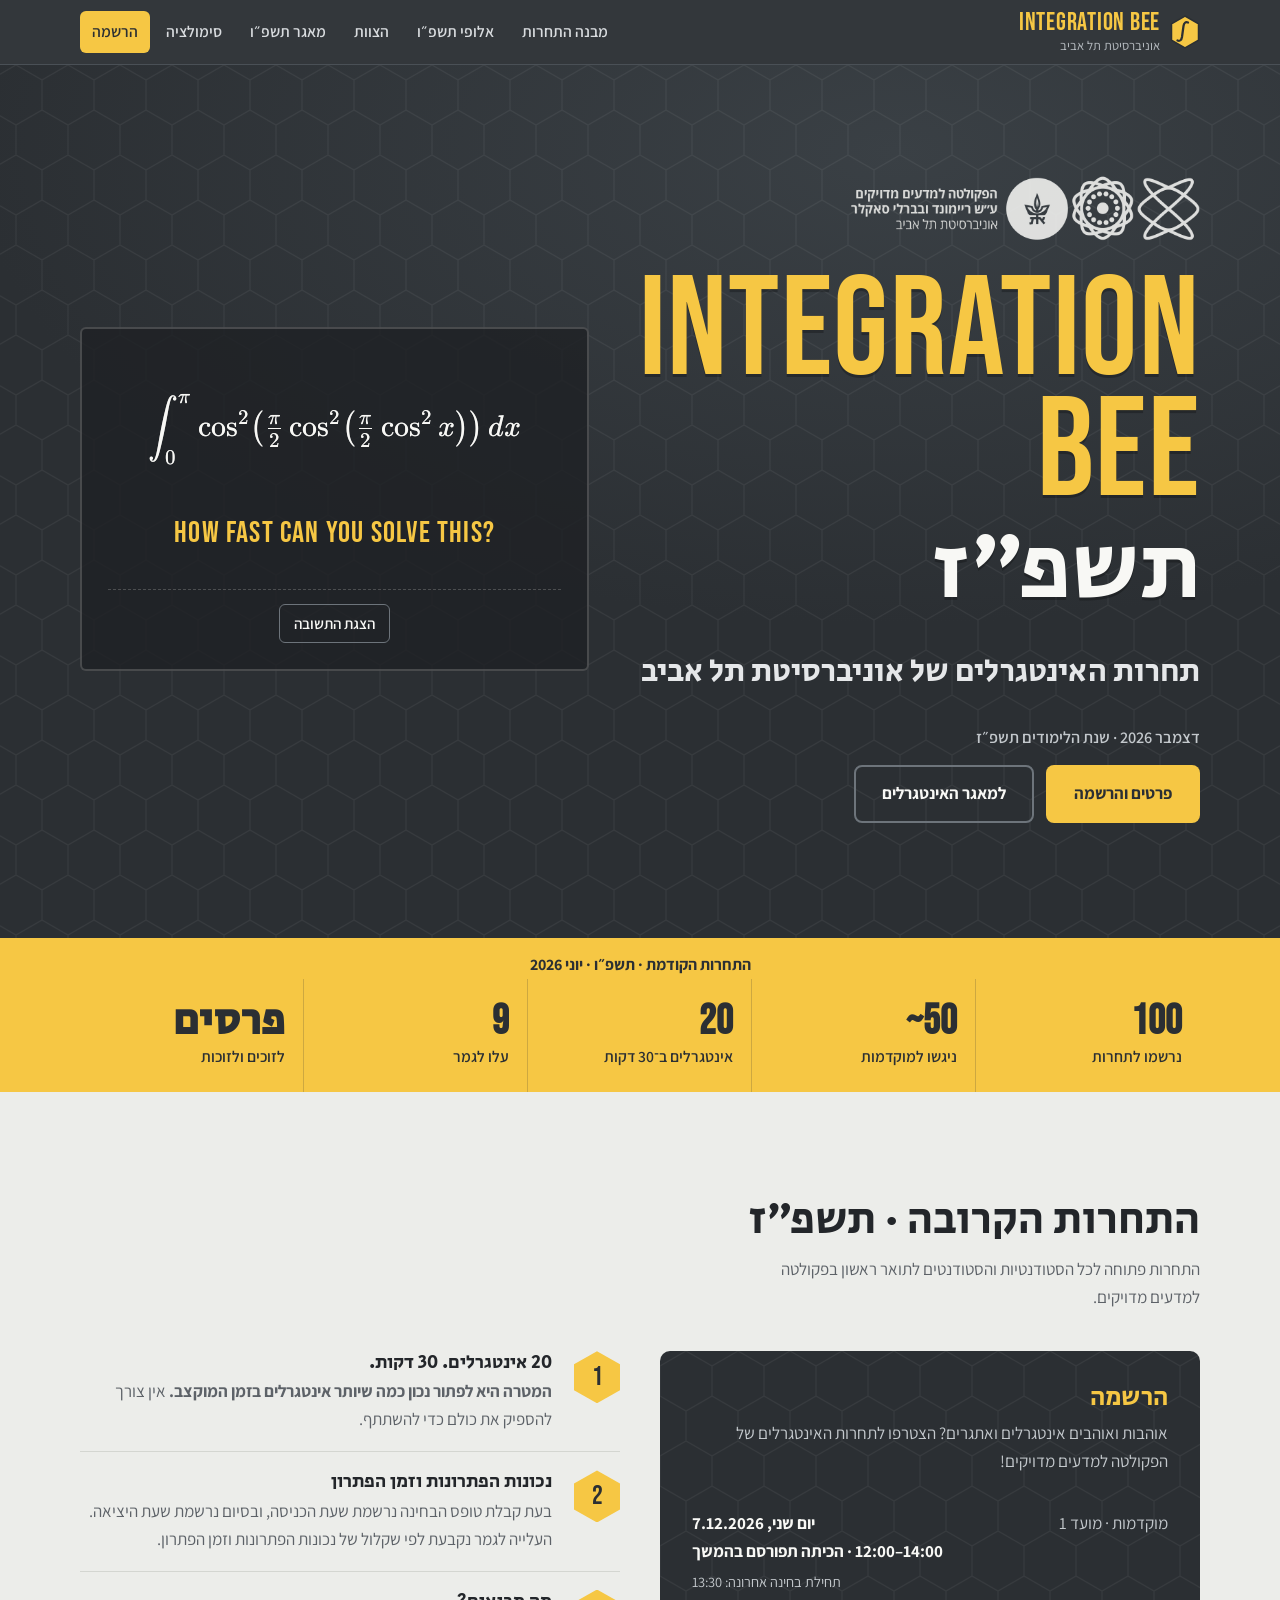
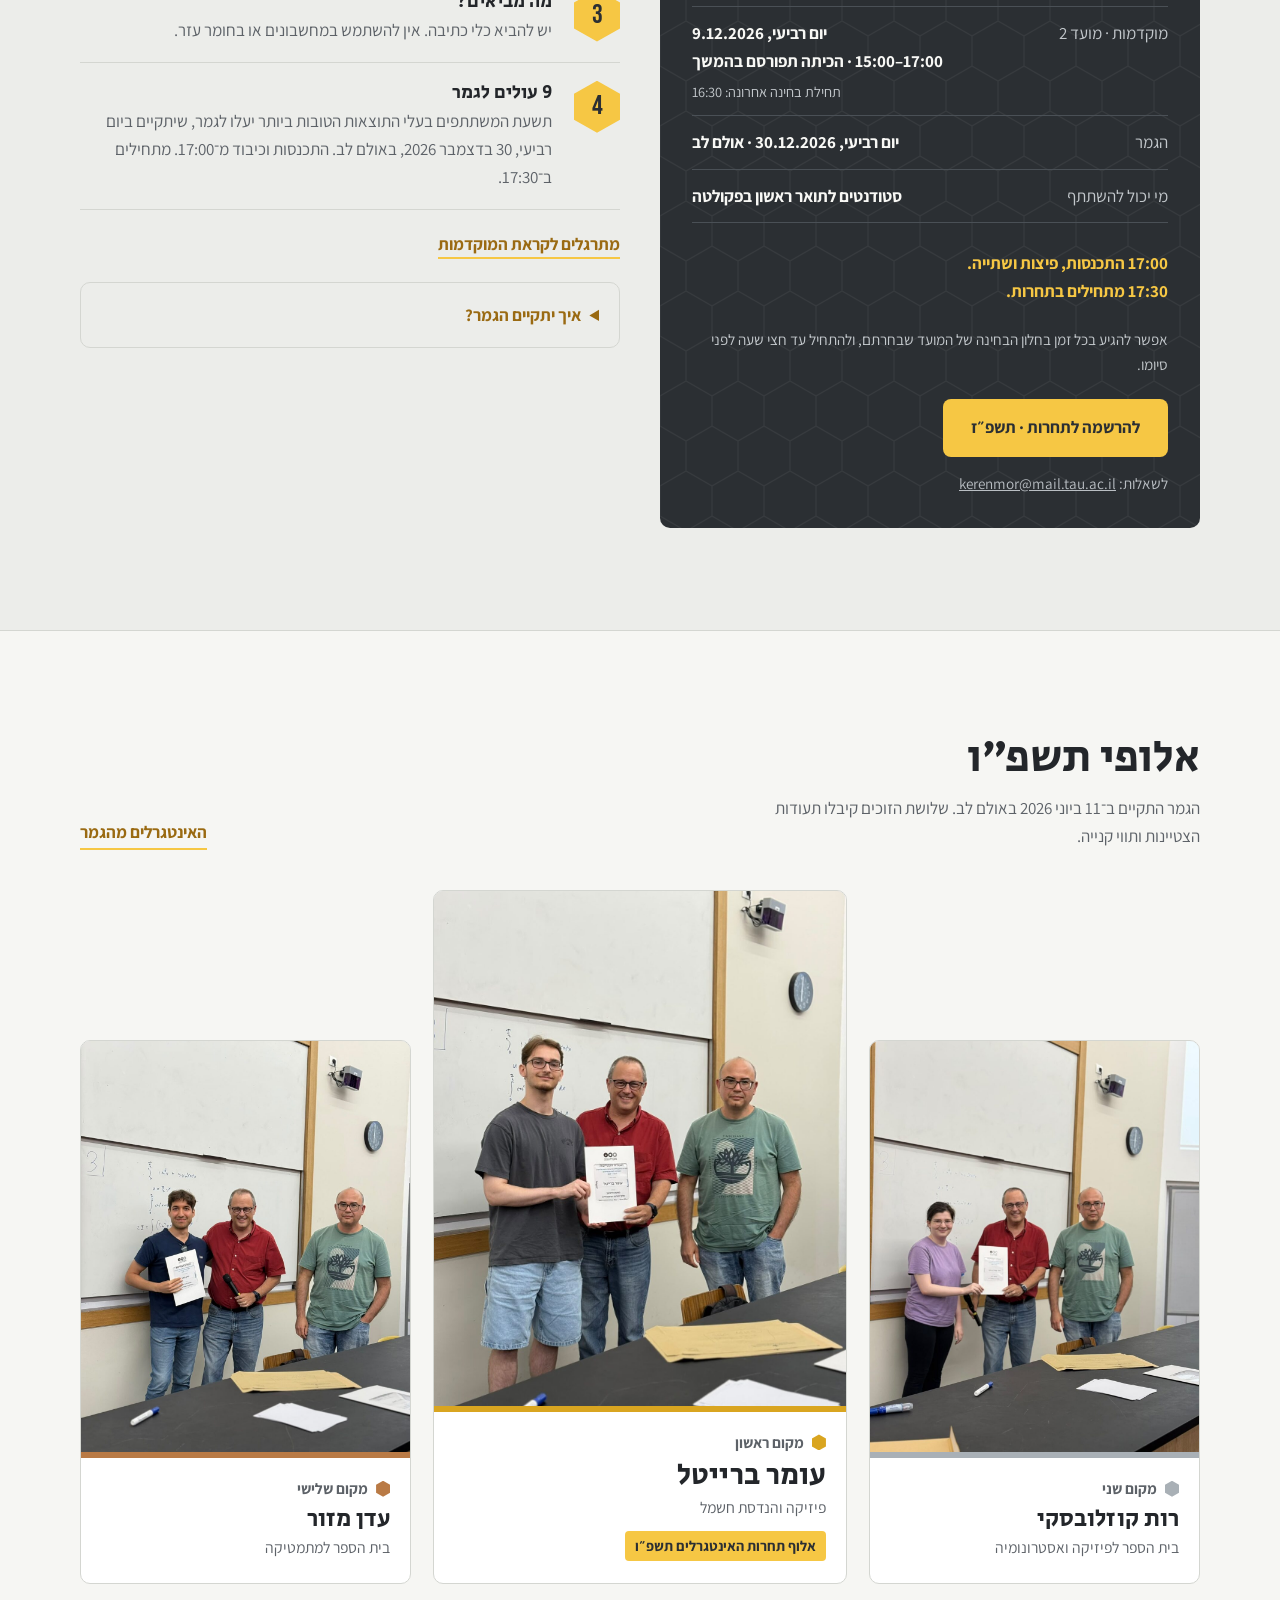
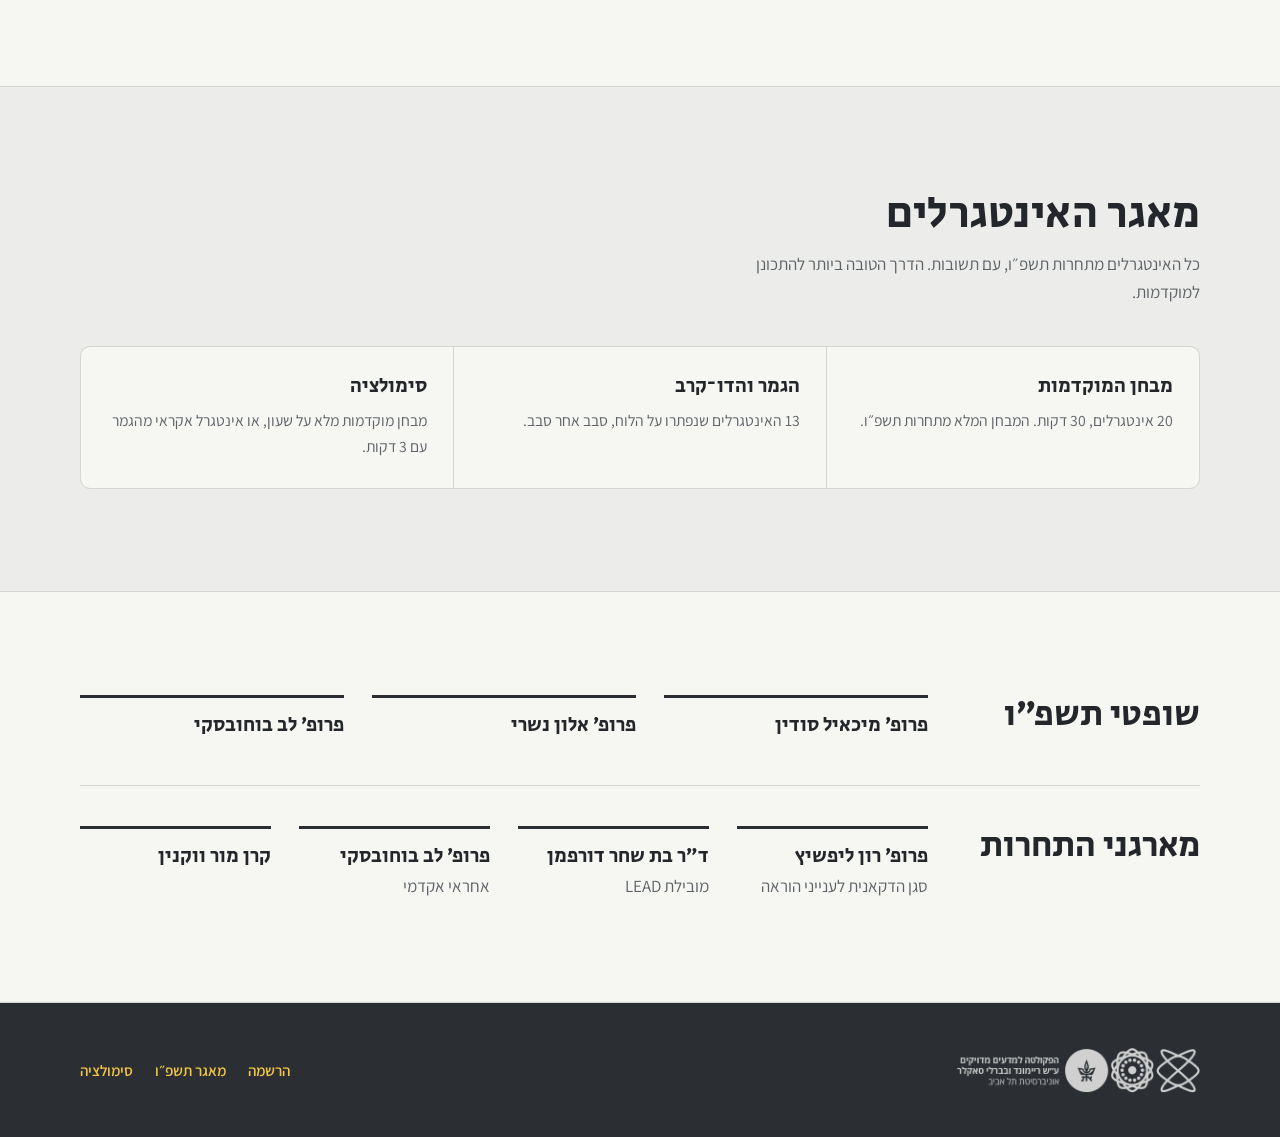
==== commit b628d549: "Clarify reception and competition start times without duplicating the final time" ====
--- a/index.html
+++ b/index.html
@@ -89,7 +89,7 @@
           <h3>הרשמה</h3>
           <p class="who">אוהבות ואוהבים אינטגרלים ואתגרים? הצטרפו לתחרות האינטגרלים של הפקולטה למדעים מדויקים!</p>
           <ul class="reg-dates" id="reg-dates"></ul>
-          <p class="reg-highlight">התכנסות, פיצות ושתייה החל מ־17:00. מתחילים ב־17:30.</p>
+          <p class="reg-highlight"><bdi dir="ltr">17:00</bdi> התכנסות, פיצות ושתייה.<br><bdi dir="ltr">17:30</bdi> מתחילים בתחרות.</p>
           <p class="reg-arrival">אפשר להגיע בכל זמן בחלון הבחינה של המועד שבחרתם, ולהתחיל עד חצי שעה לפני סיומו.</p>
           <a class="btn btn-honey" id="reg-btn" href="#">להרשמה</a>
           <p class="reg-note" id="reg-contact" hidden></p>
@@ -208,7 +208,7 @@
 </footer>
 
 <script src="assets/vendor/katex/katex.min.js"></script>
-<script src="assets/js/data.js?v=20261112-academic"></script>
+<script src="assets/js/data.js?v=20261112-schedule"></script>
 <script src="assets/js/main.js?v=20261112-academic"></script>
 </body>
 </html>
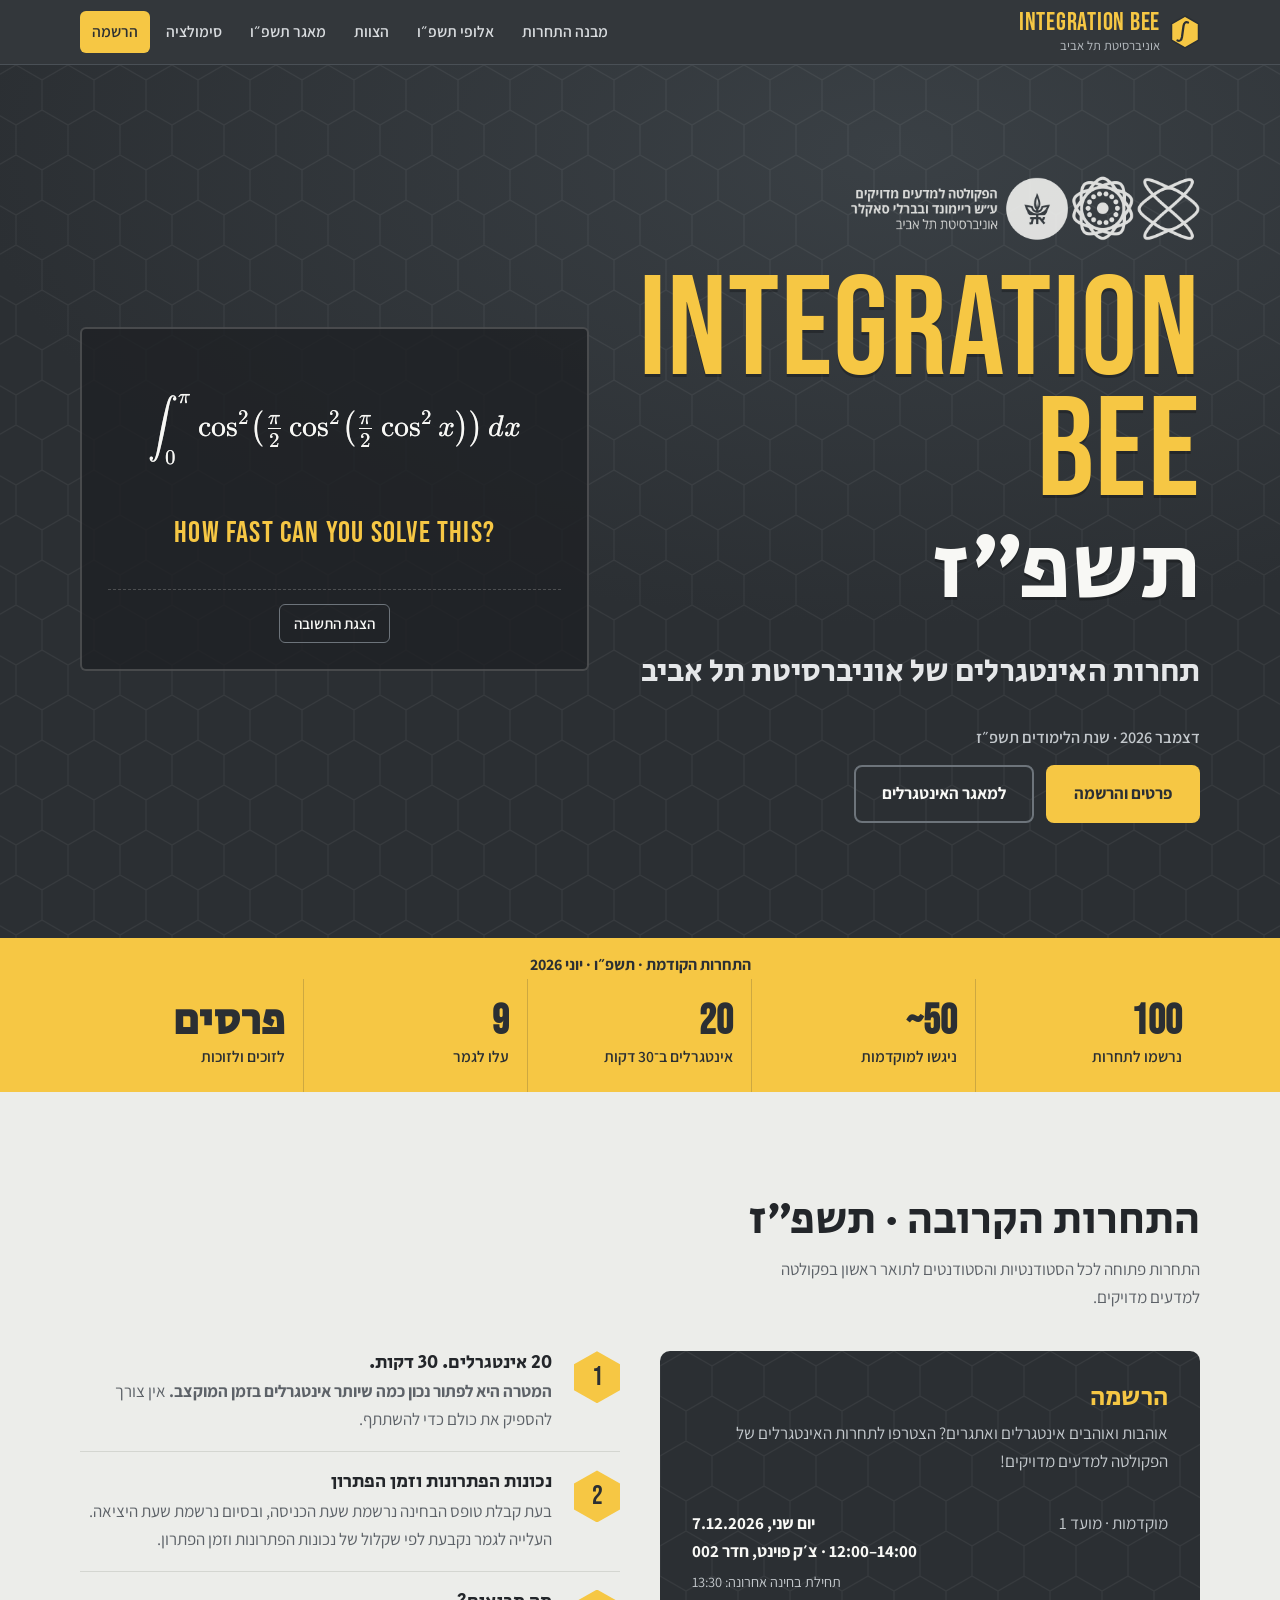
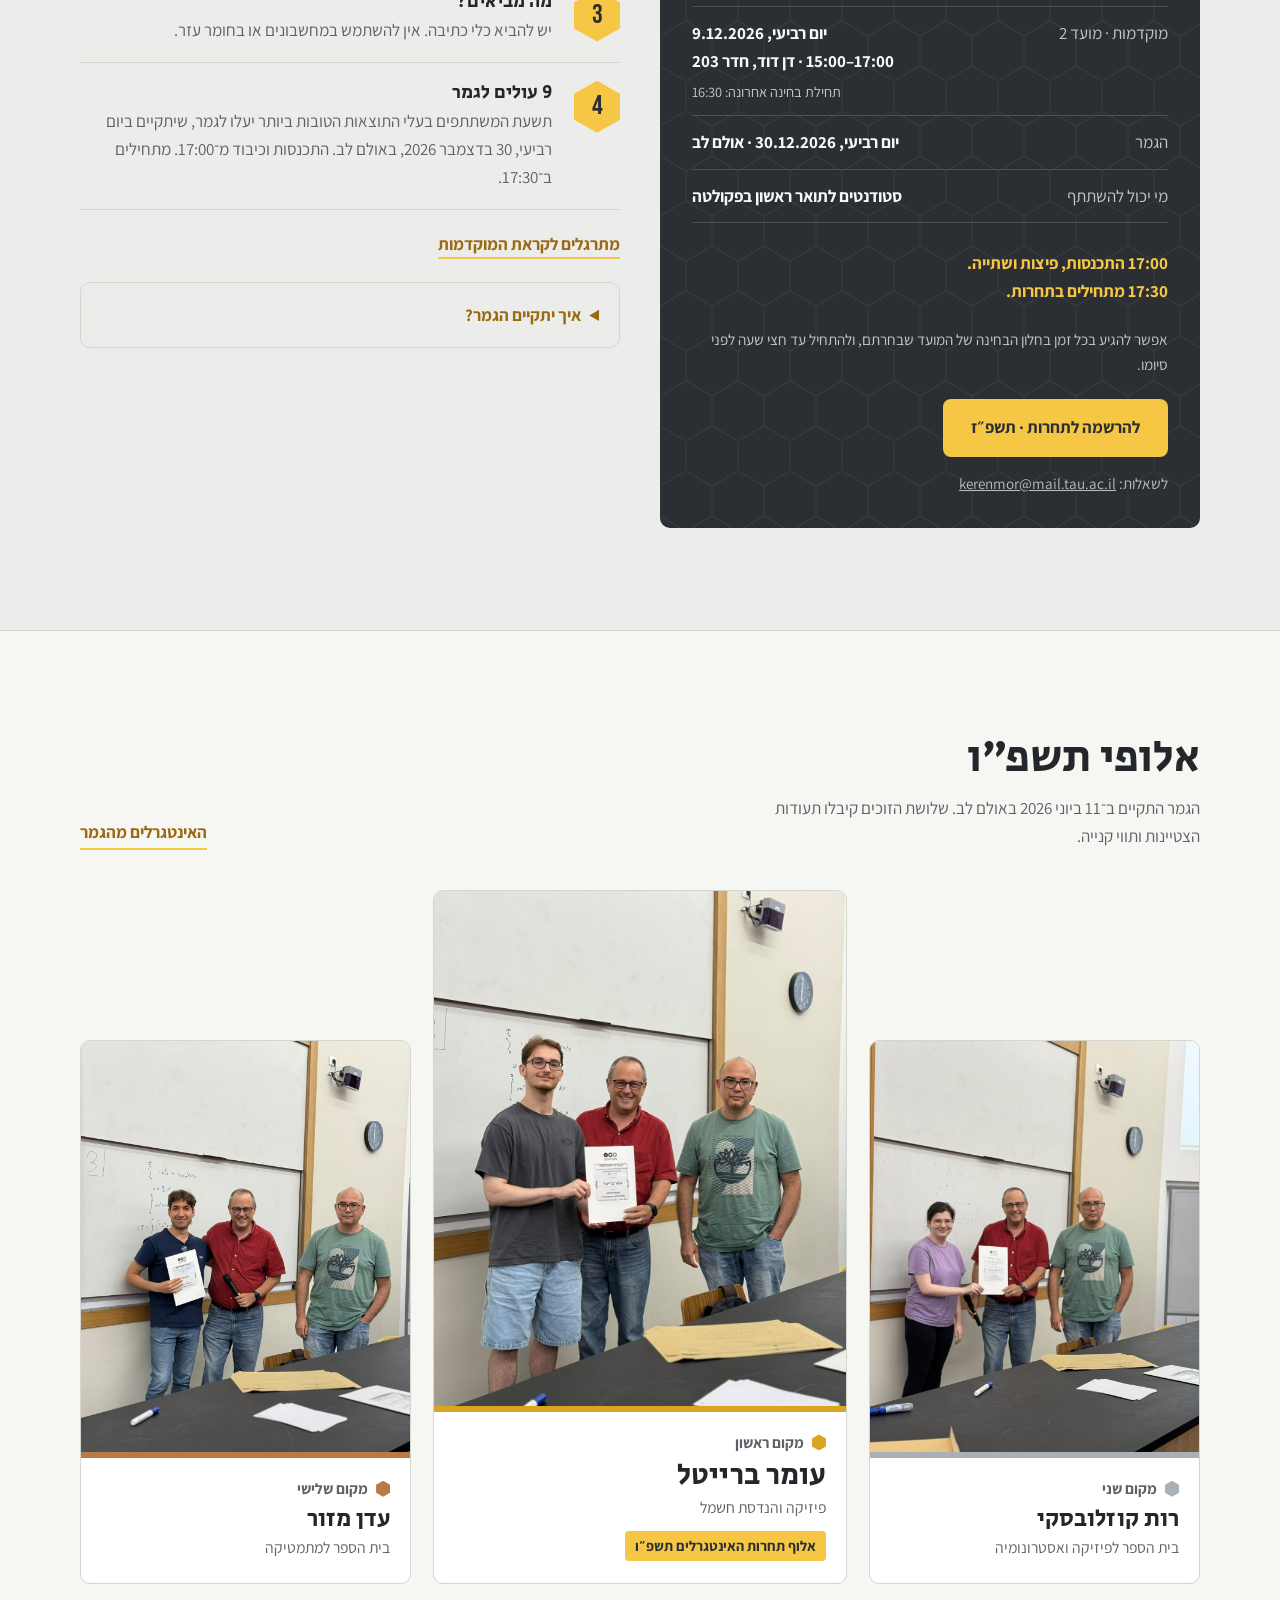
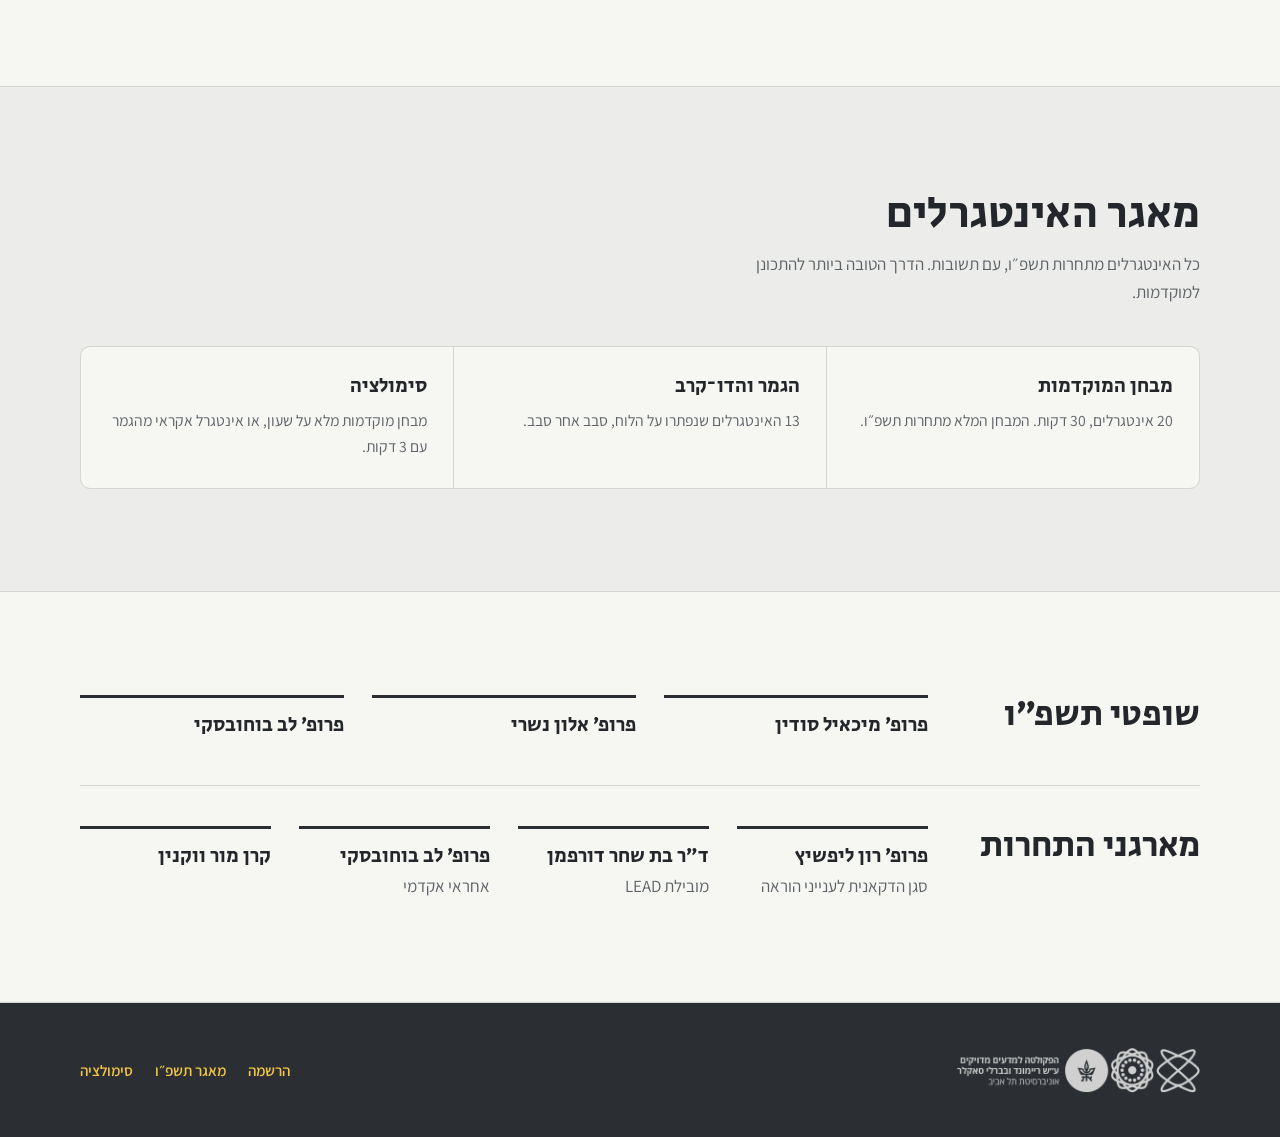
==== commit b2b2e079: "Update December qualifier venues" ====
--- a/index.html
+++ b/index.html
@@ -208,7 +208,7 @@
 </footer>
 
 <script src="assets/vendor/katex/katex.min.js"></script>
-<script src="assets/js/data.js?v=20261112-schedule"></script>
+<script src="assets/js/data.js?v=20261118-venues"></script>
 <script src="assets/js/main.js?v=20261112-academic"></script>
 </body>
 </html>
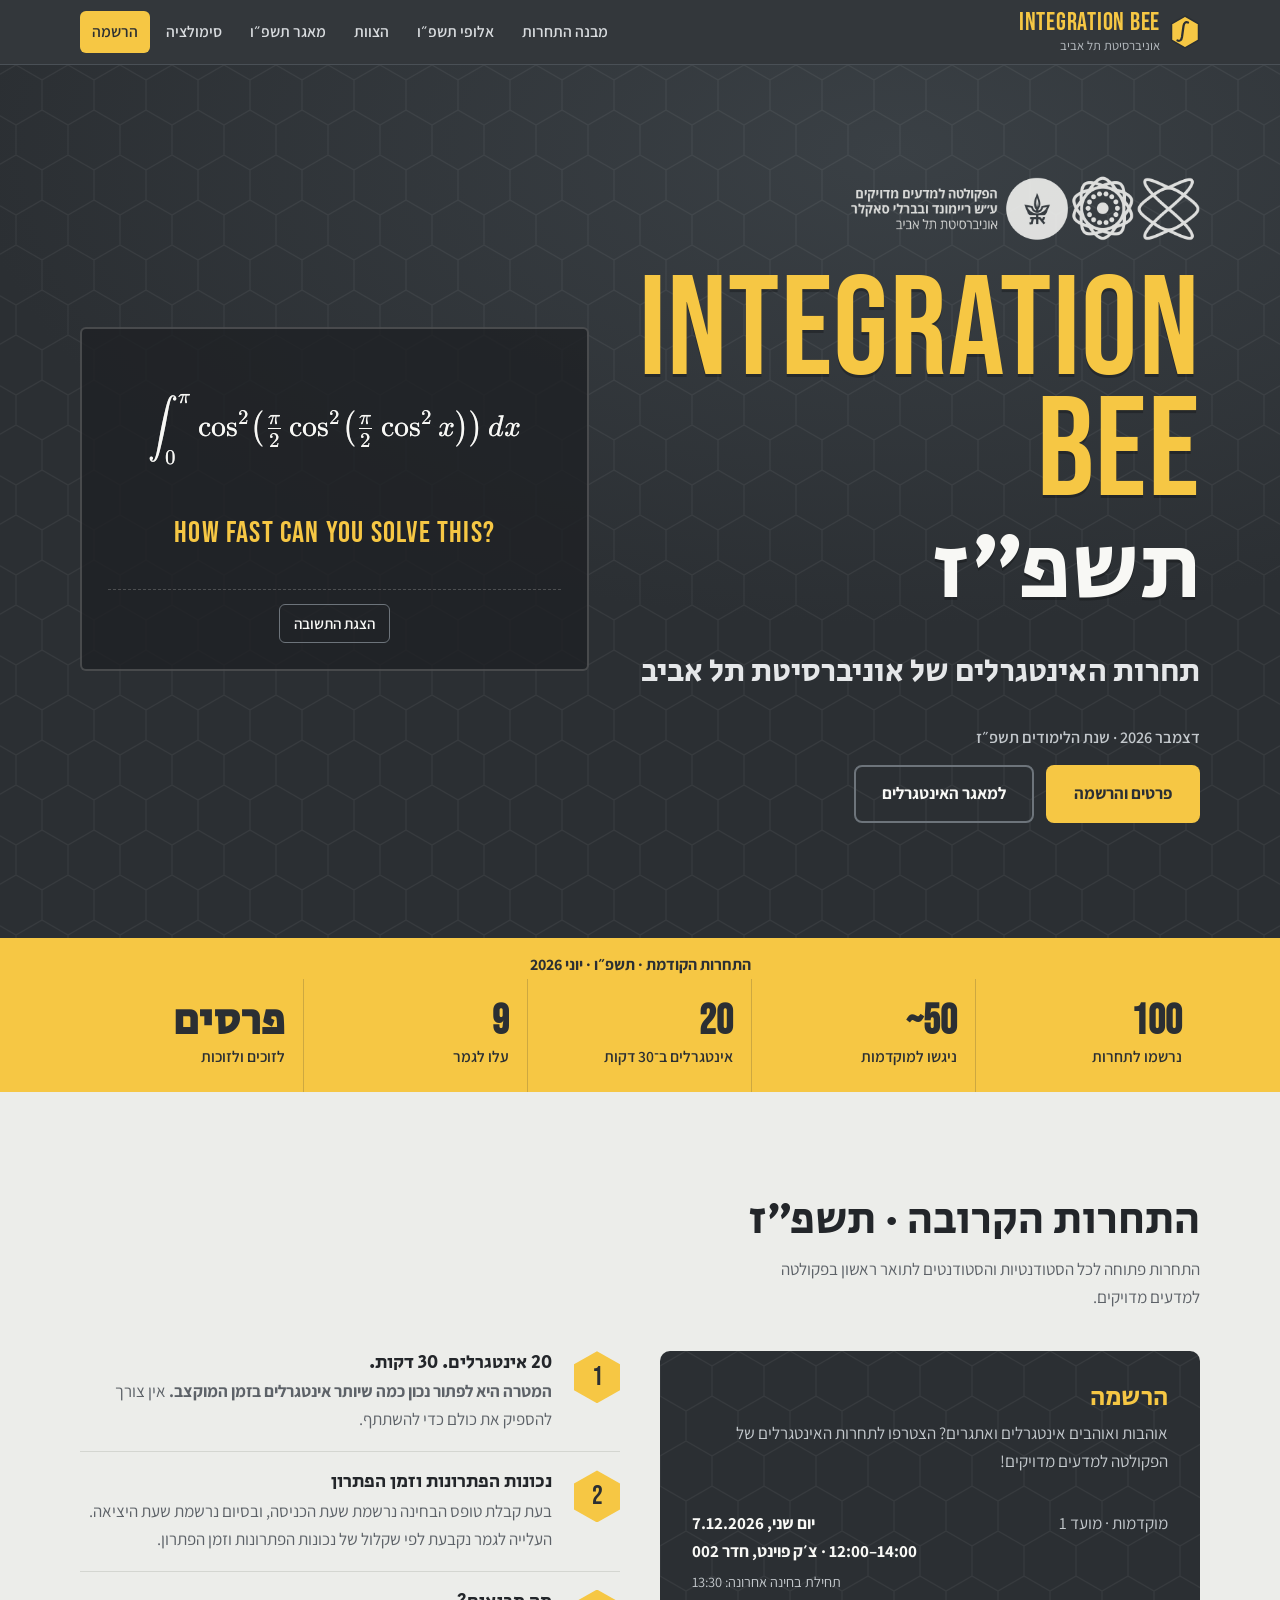
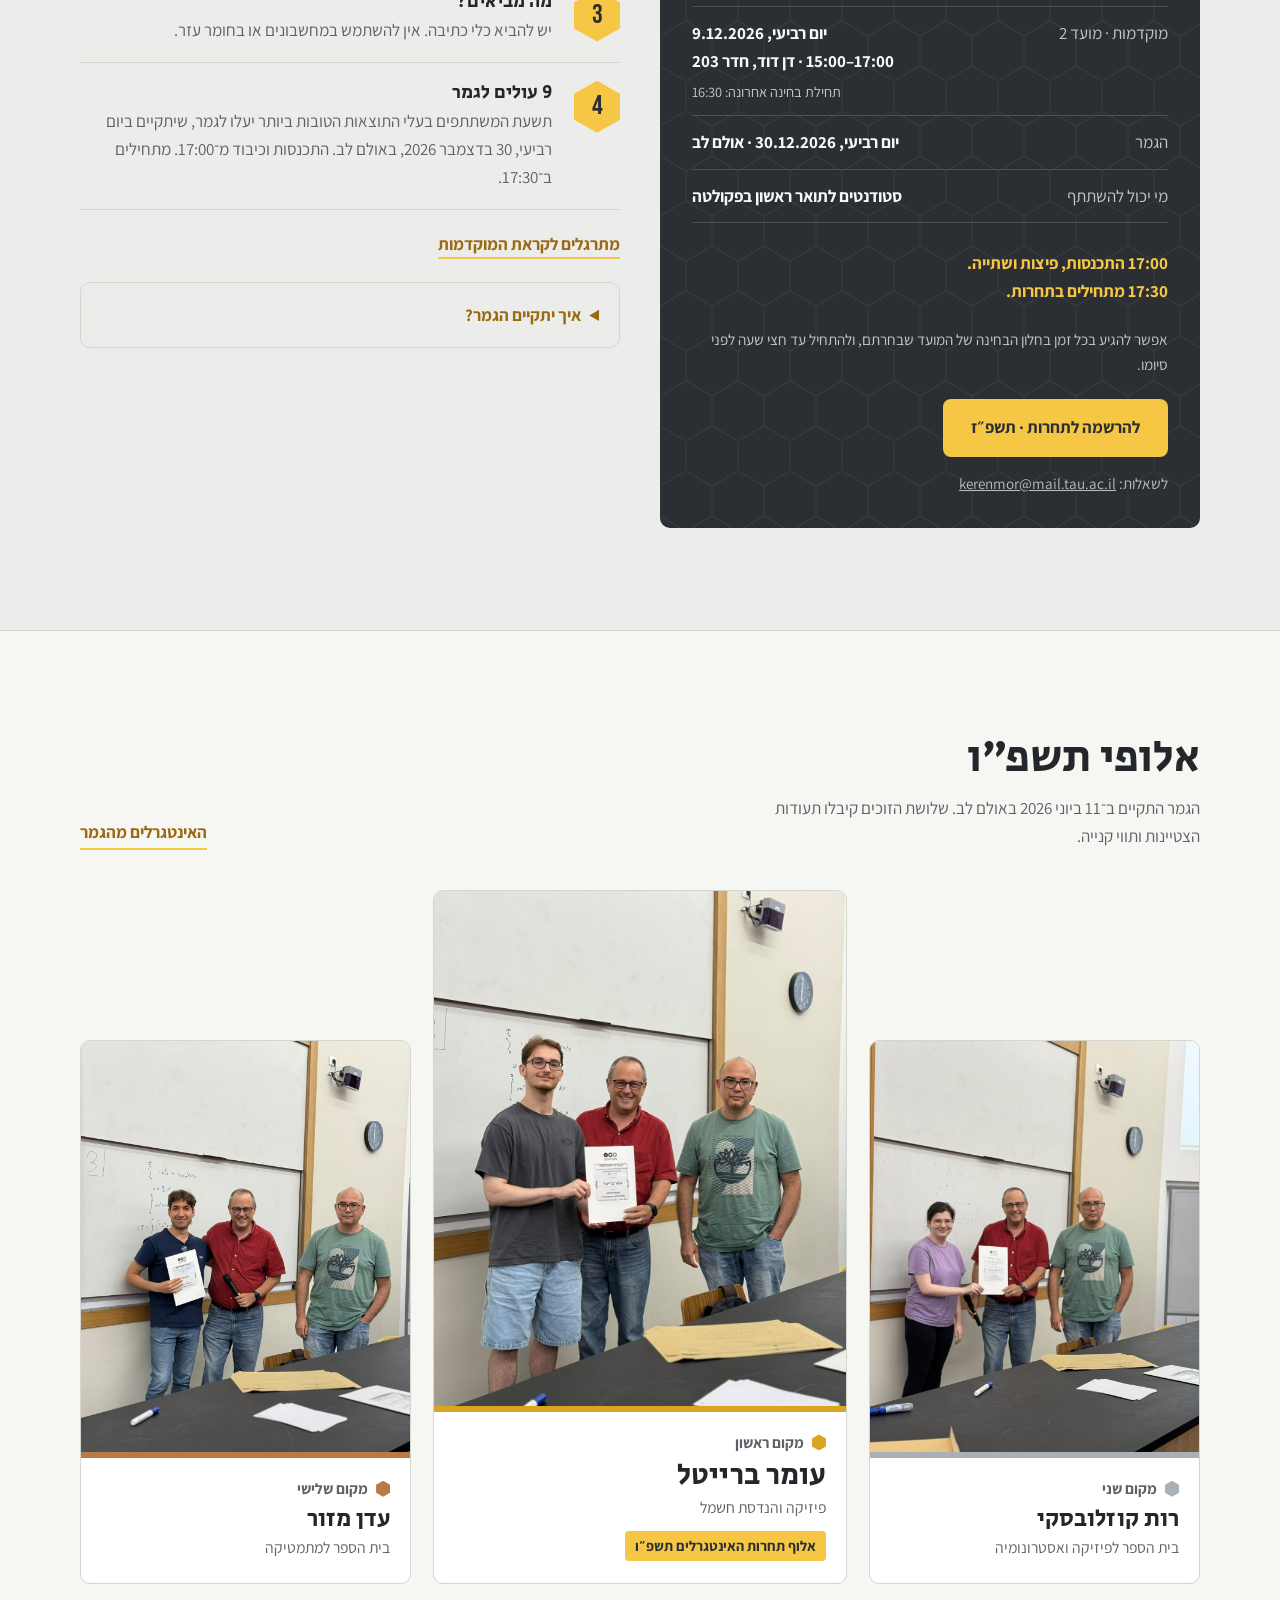
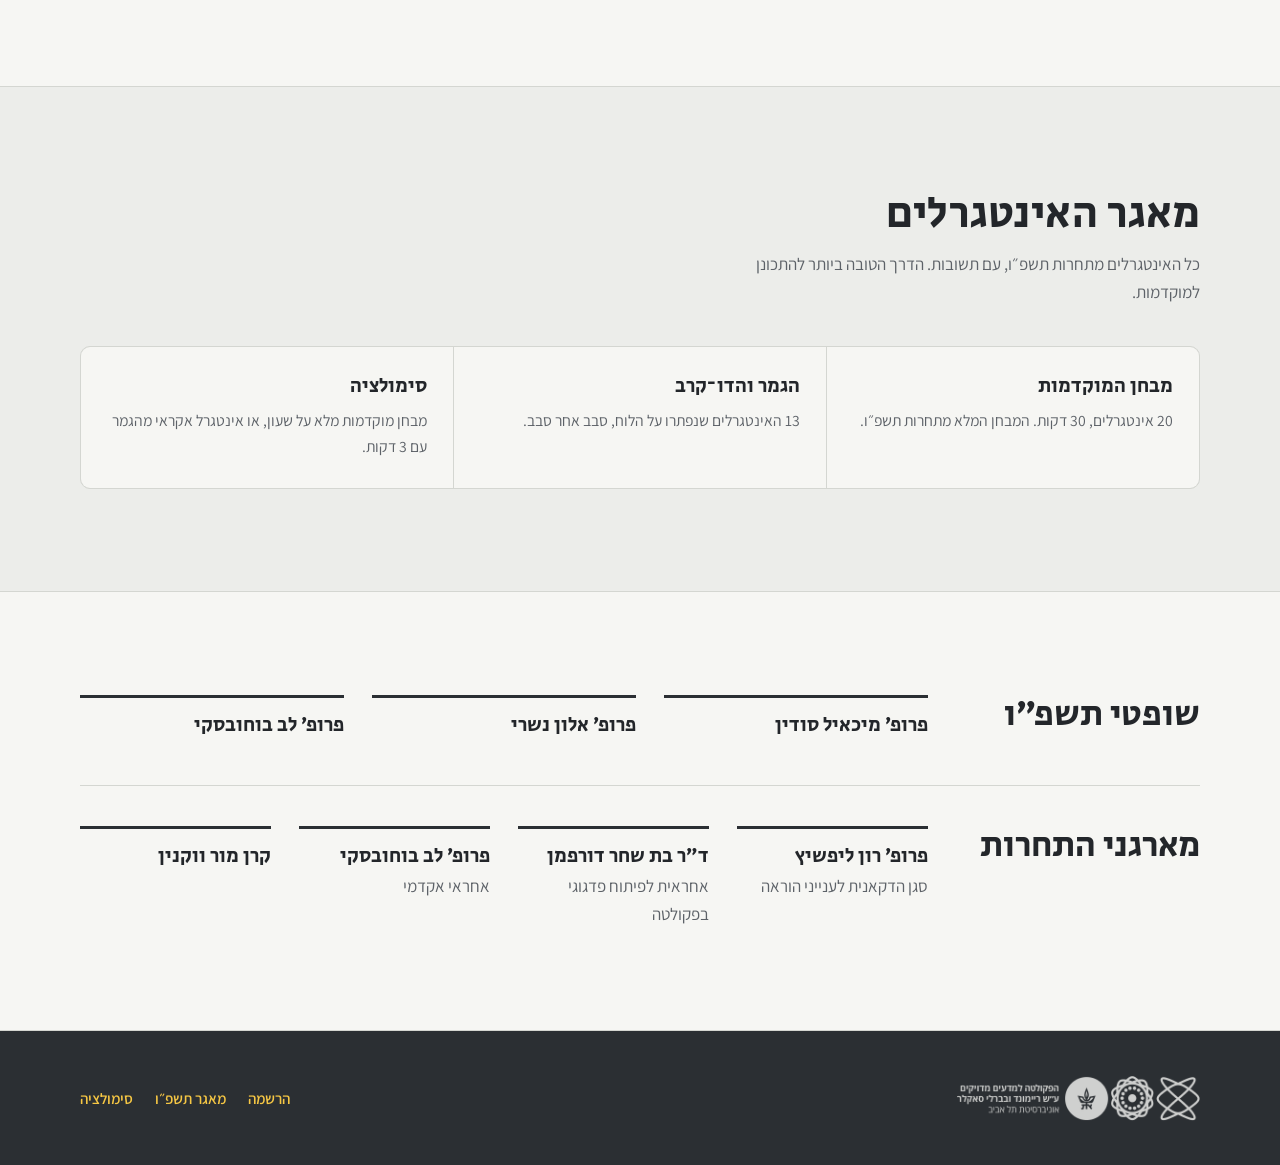
==== commit 2072dc82: "Conceal archive spoilers and update pedagogical role" ====
--- a/index.html
+++ b/index.html
@@ -19,7 +19,7 @@
 <link rel="icon" href="assets/img/favicon.svg" type="image/svg+xml">
 <link rel="stylesheet" href="assets/css/fonts.css">
 <link rel="stylesheet" href="assets/vendor/katex/katex.min.css">
-<link rel="stylesheet" href="assets/css/style.css?v=20261112-academic">
+<link rel="stylesheet" href="assets/css/style.css?v=20261118-spoilers">
 </head>
 <body>
 
@@ -191,7 +191,7 @@
         <h2>מארגני התחרות</h2>
         <div class="team">
           <div class="member"><h3>פרופ׳ רון ליפשיץ</h3><p>סגן הדקאנית לענייני הוראה</p></div>
-          <div class="member"><h3>ד״ר בת שחר דורפמן</h3><p>מובילת LEAD</p></div>
+          <div class="member"><h3>ד״ר בת שחר דורפמן</h3><p>אחראית לפיתוח פדגוגי בפקולטה</p></div>
           <div class="member"><h3>פרופ׳ לב בוחובסקי</h3><p>אחראי אקדמי</p></div>
           <div class="member"><h3>קרן מור ווקנין</h3></div>
         </div>
@@ -209,6 +209,6 @@
 
 <script src="assets/vendor/katex/katex.min.js"></script>
 <script src="assets/js/data.js?v=20261118-venues"></script>
-<script src="assets/js/main.js?v=20261112-academic"></script>
+<script src="assets/js/main.js?v=20261118-spoilers"></script>
 </body>
 </html>
--- a/assets/css/style.css
+++ b/assets/css/style.css
@@ -247,6 +247,17 @@
 .subnav .wrap { display: flex; gap: 6px; overflow-x: auto; padding: 10px 0; }
 .subnav a { white-space: nowrap; text-decoration: none; font-weight: 600; padding: 7px 14px; border-radius: 999px; color: var(--muted); }
 .subnav a:hover { color: var(--ink); background: var(--paper); }
+
+/* ---------- archive spoiler warning ---------- */
+.archive-spoiler { overflow: hidden; }
+.spoiler-notice { background: var(--paper-2); border: 1px solid var(--rule); border-inline-start: 5px solid var(--honey); border-radius: 8px; padding: 22px 24px; margin-bottom: 24px; }
+.spoiler-notice h3 { margin-bottom: 10px; }
+.spoiler-notice p { color: var(--muted); max-width: 78ch; margin-bottom: 16px; }
+.spoiler-actions { display: flex; gap: 12px; flex-wrap: wrap; }
+.spoiler-content[aria-hidden="true"] { filter: blur(9px); max-height: 300px; overflow: hidden; user-select: none; pointer-events: none; }
+.spoiler-content > .tools, .spoiler-content > .link-arrow { margin-bottom: 20px; }
+.spoiler-content > .link-arrow { display: inline-block; }
+@media (max-width: 680px) { .spoiler-notice { padding: 18px; } .spoiler-actions .btn { flex: 1 1 180px; text-align: center; } }
 
 /* ---------- problems ---------- */
 .tools { display: flex; gap: 10px; flex-wrap: wrap; align-items: center; }
